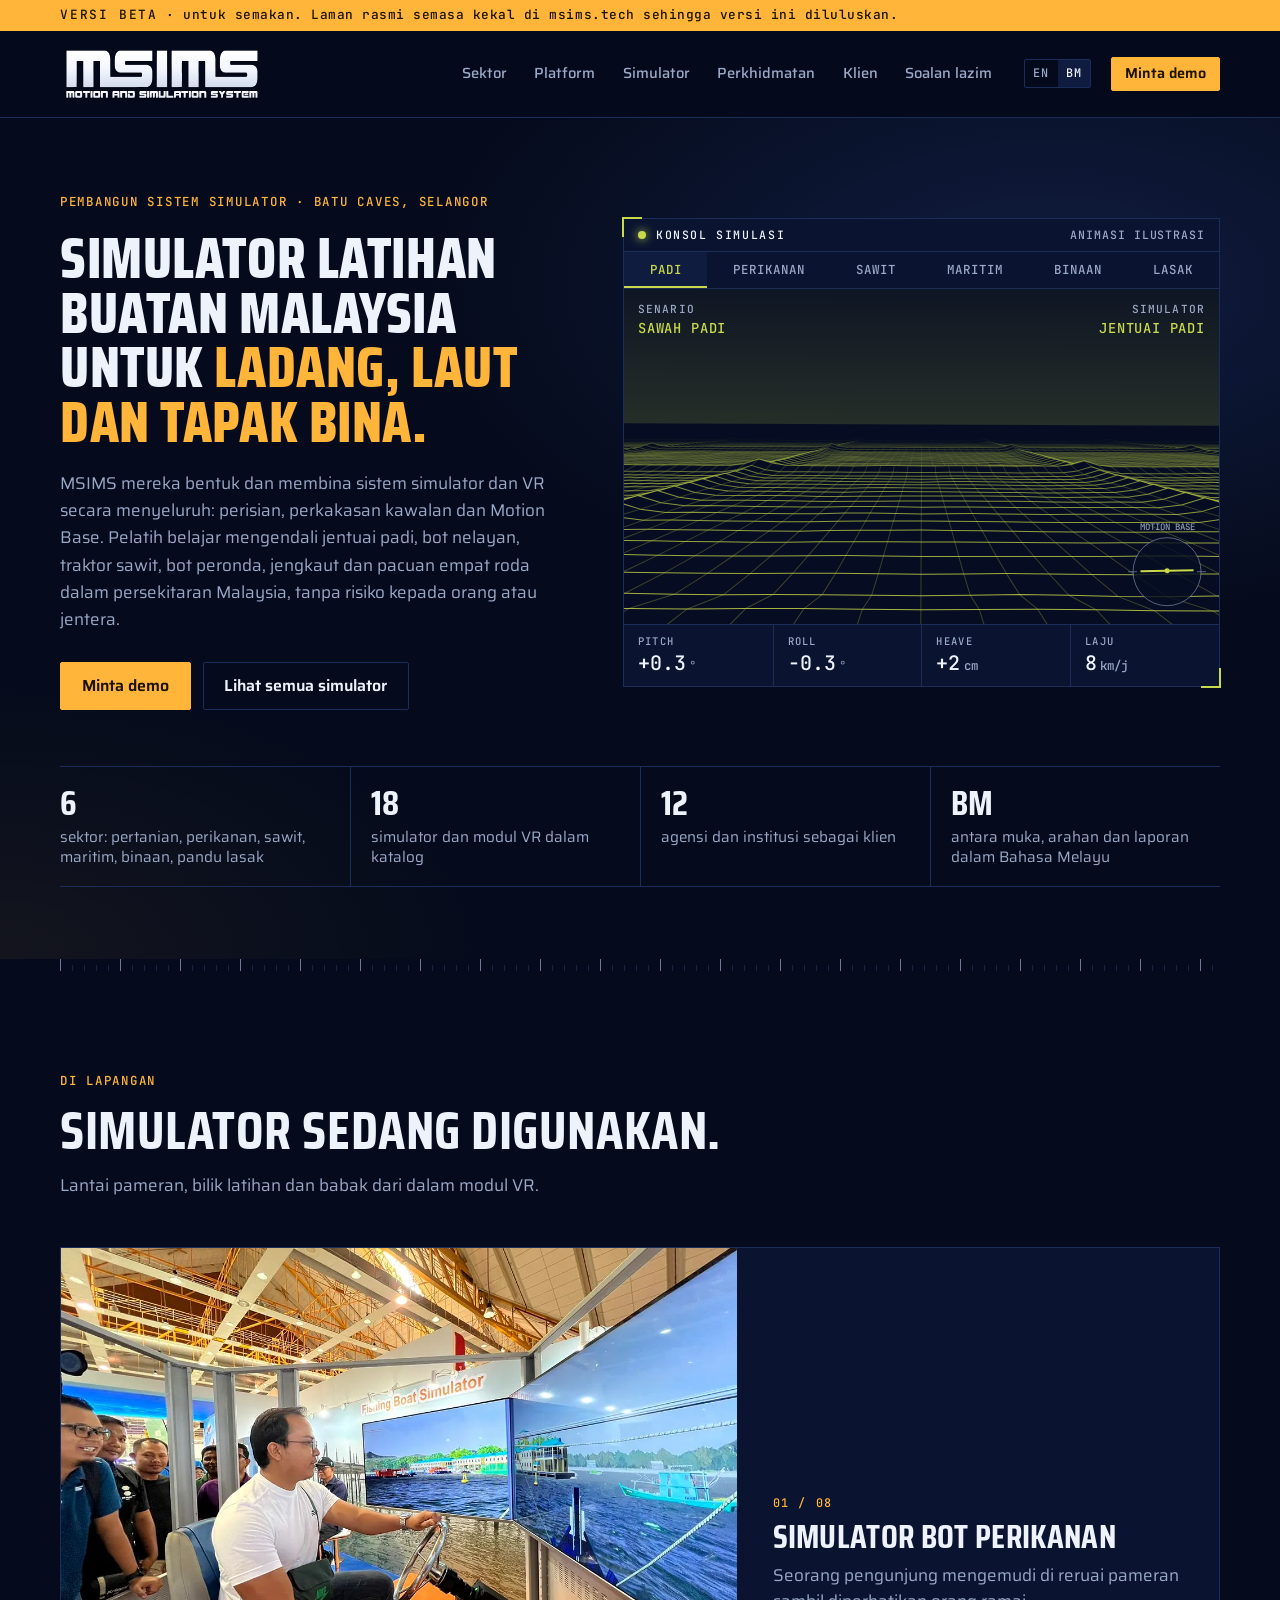
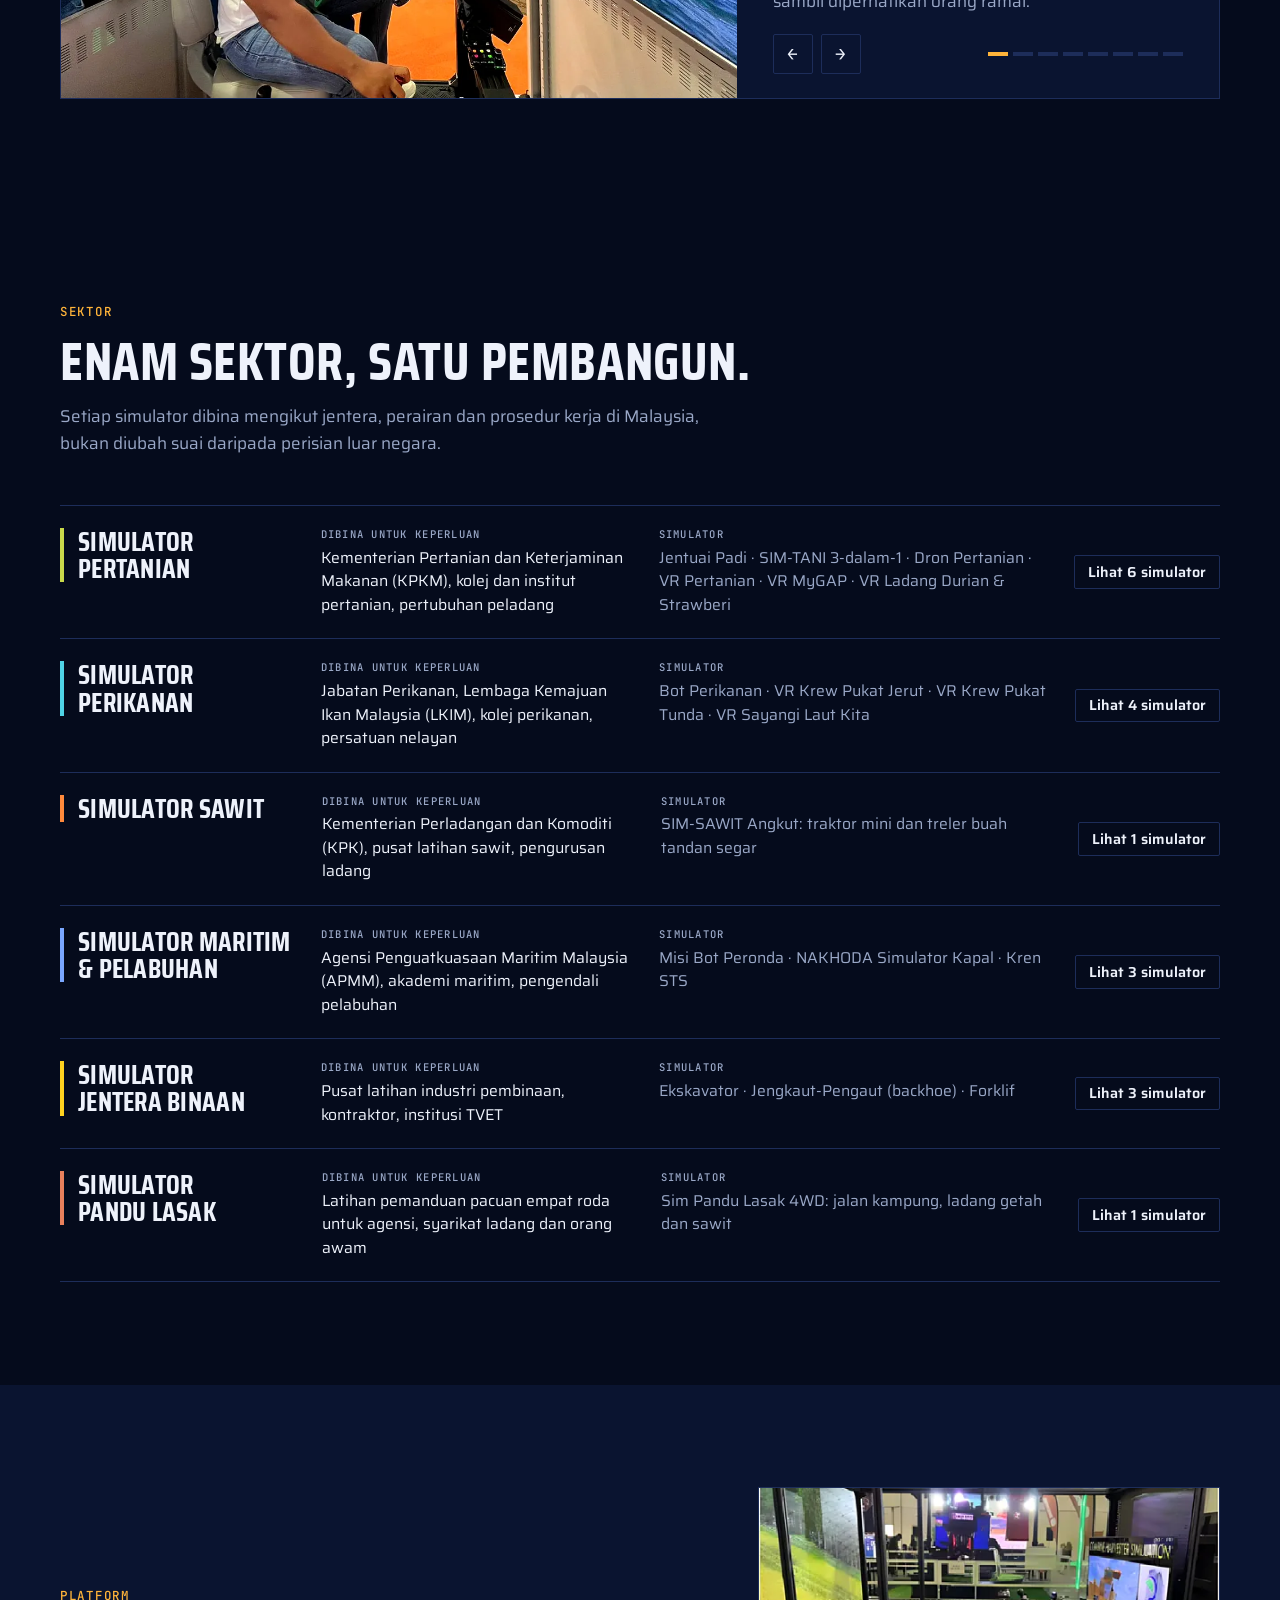
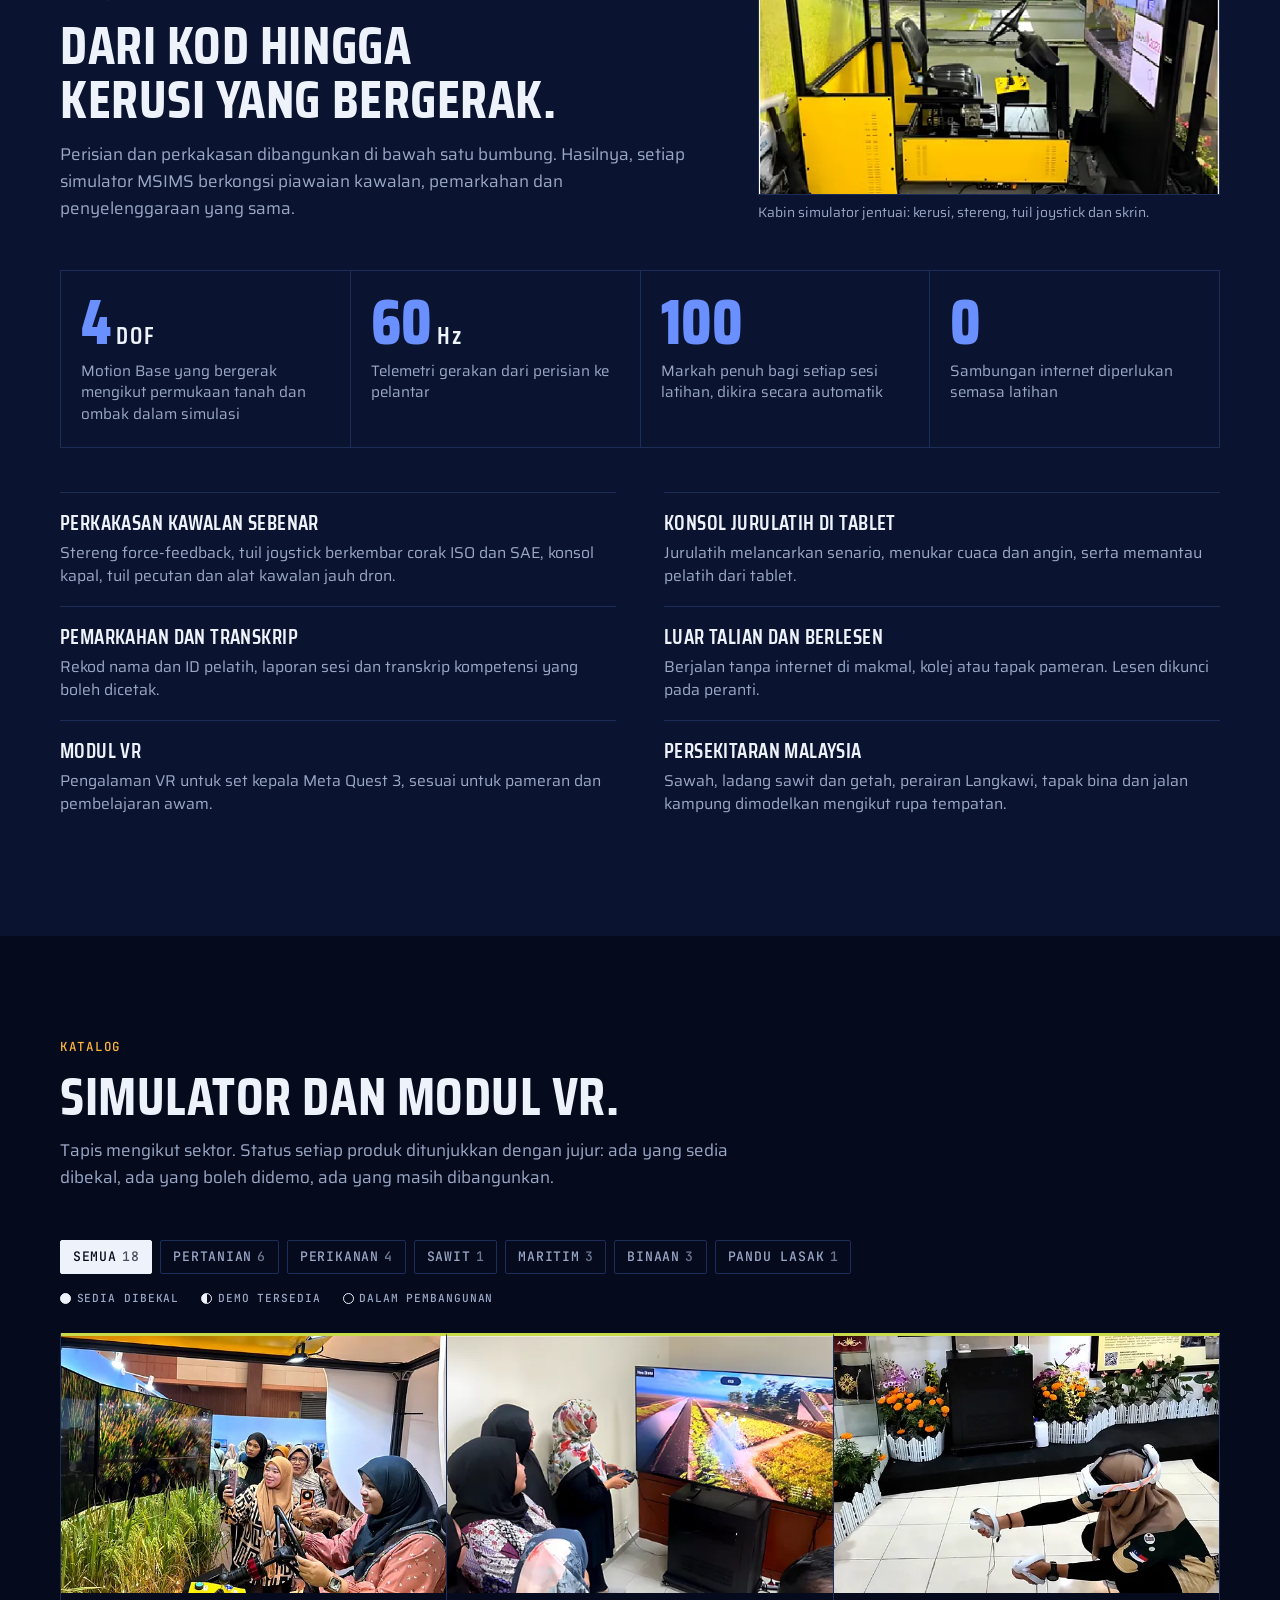
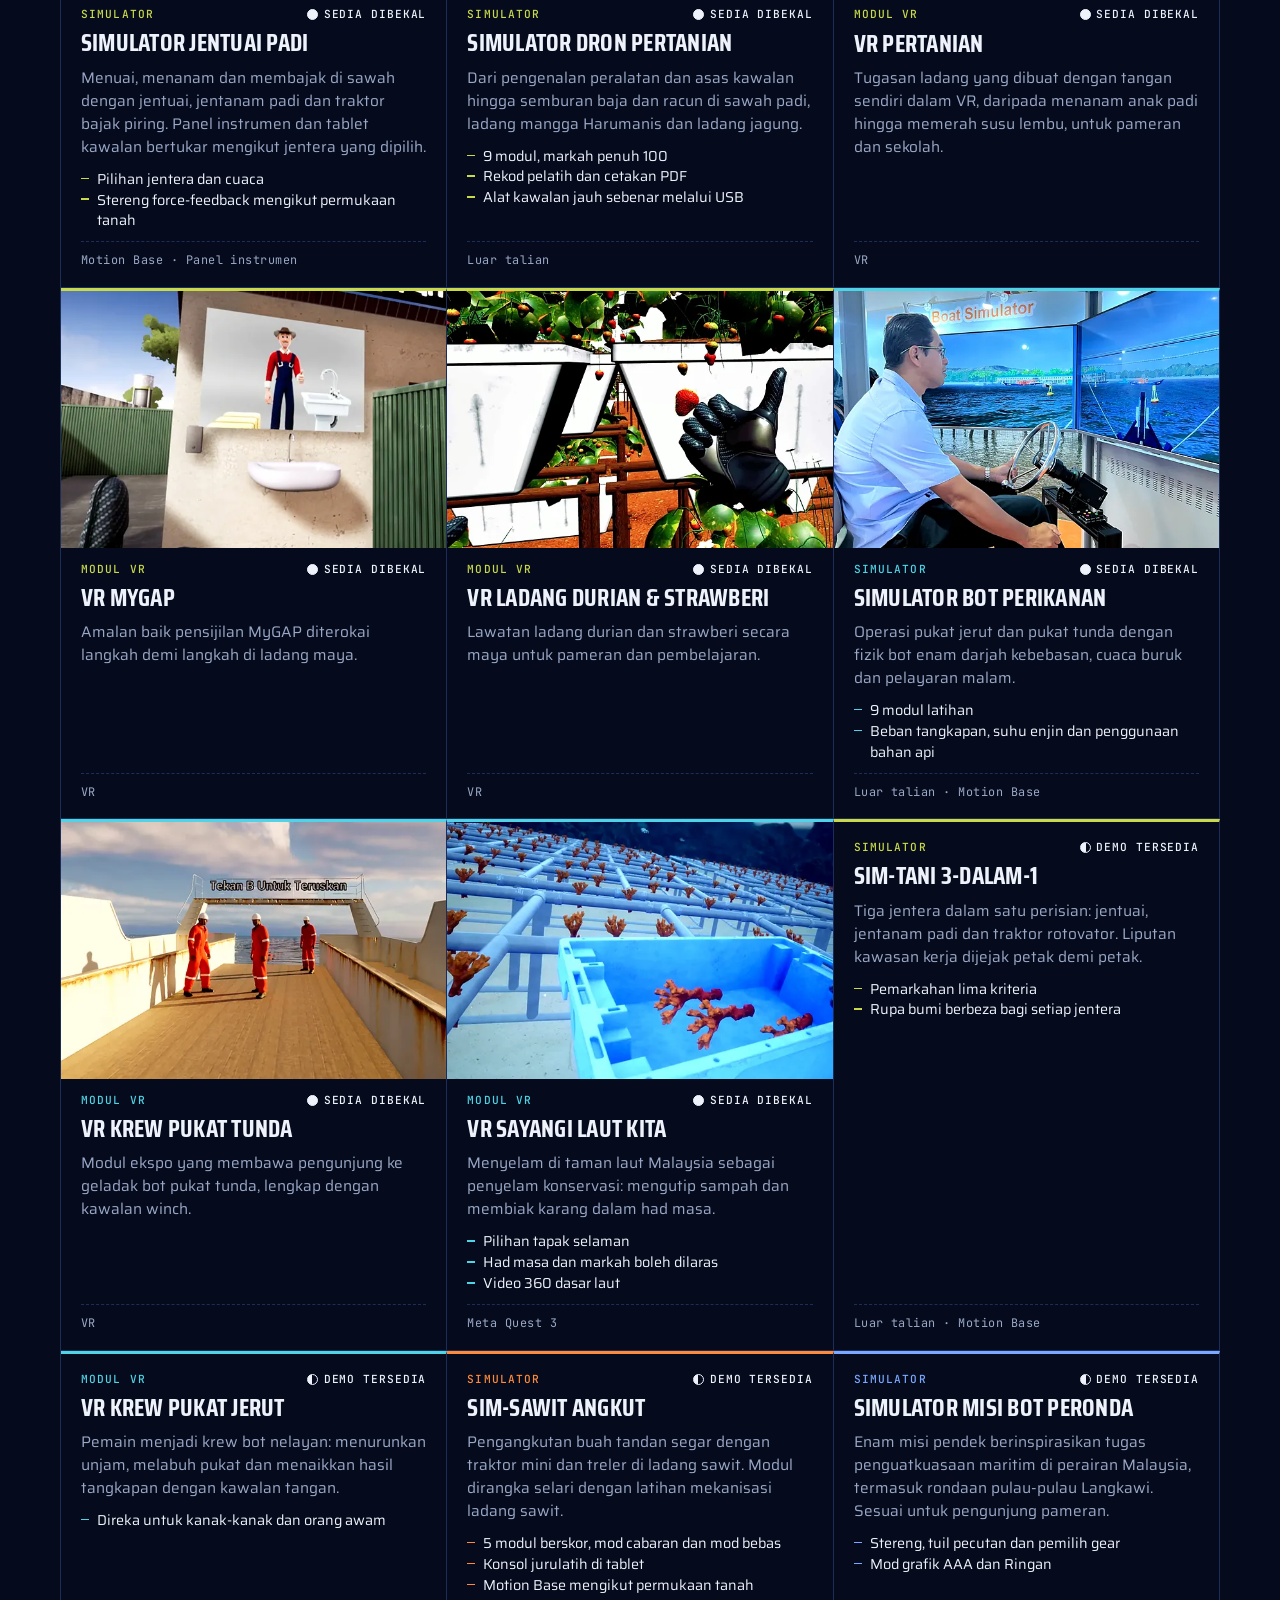
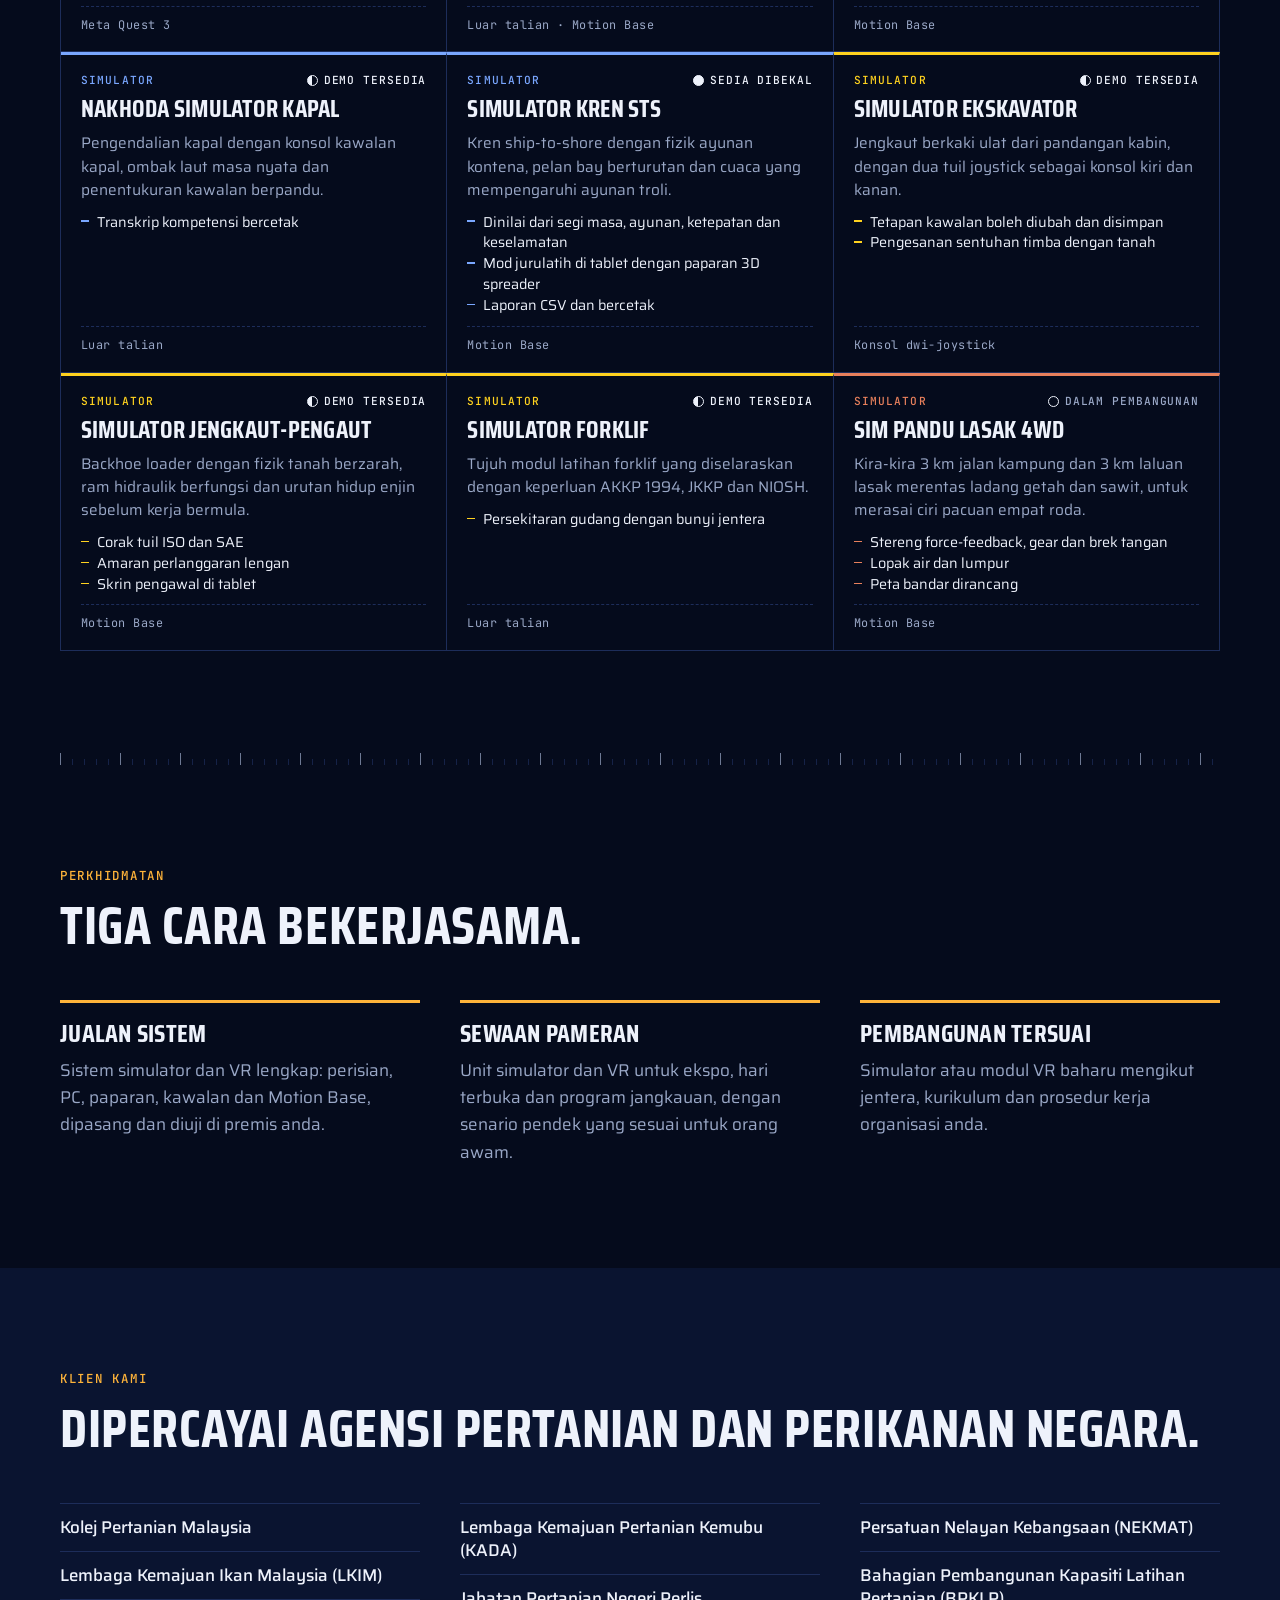
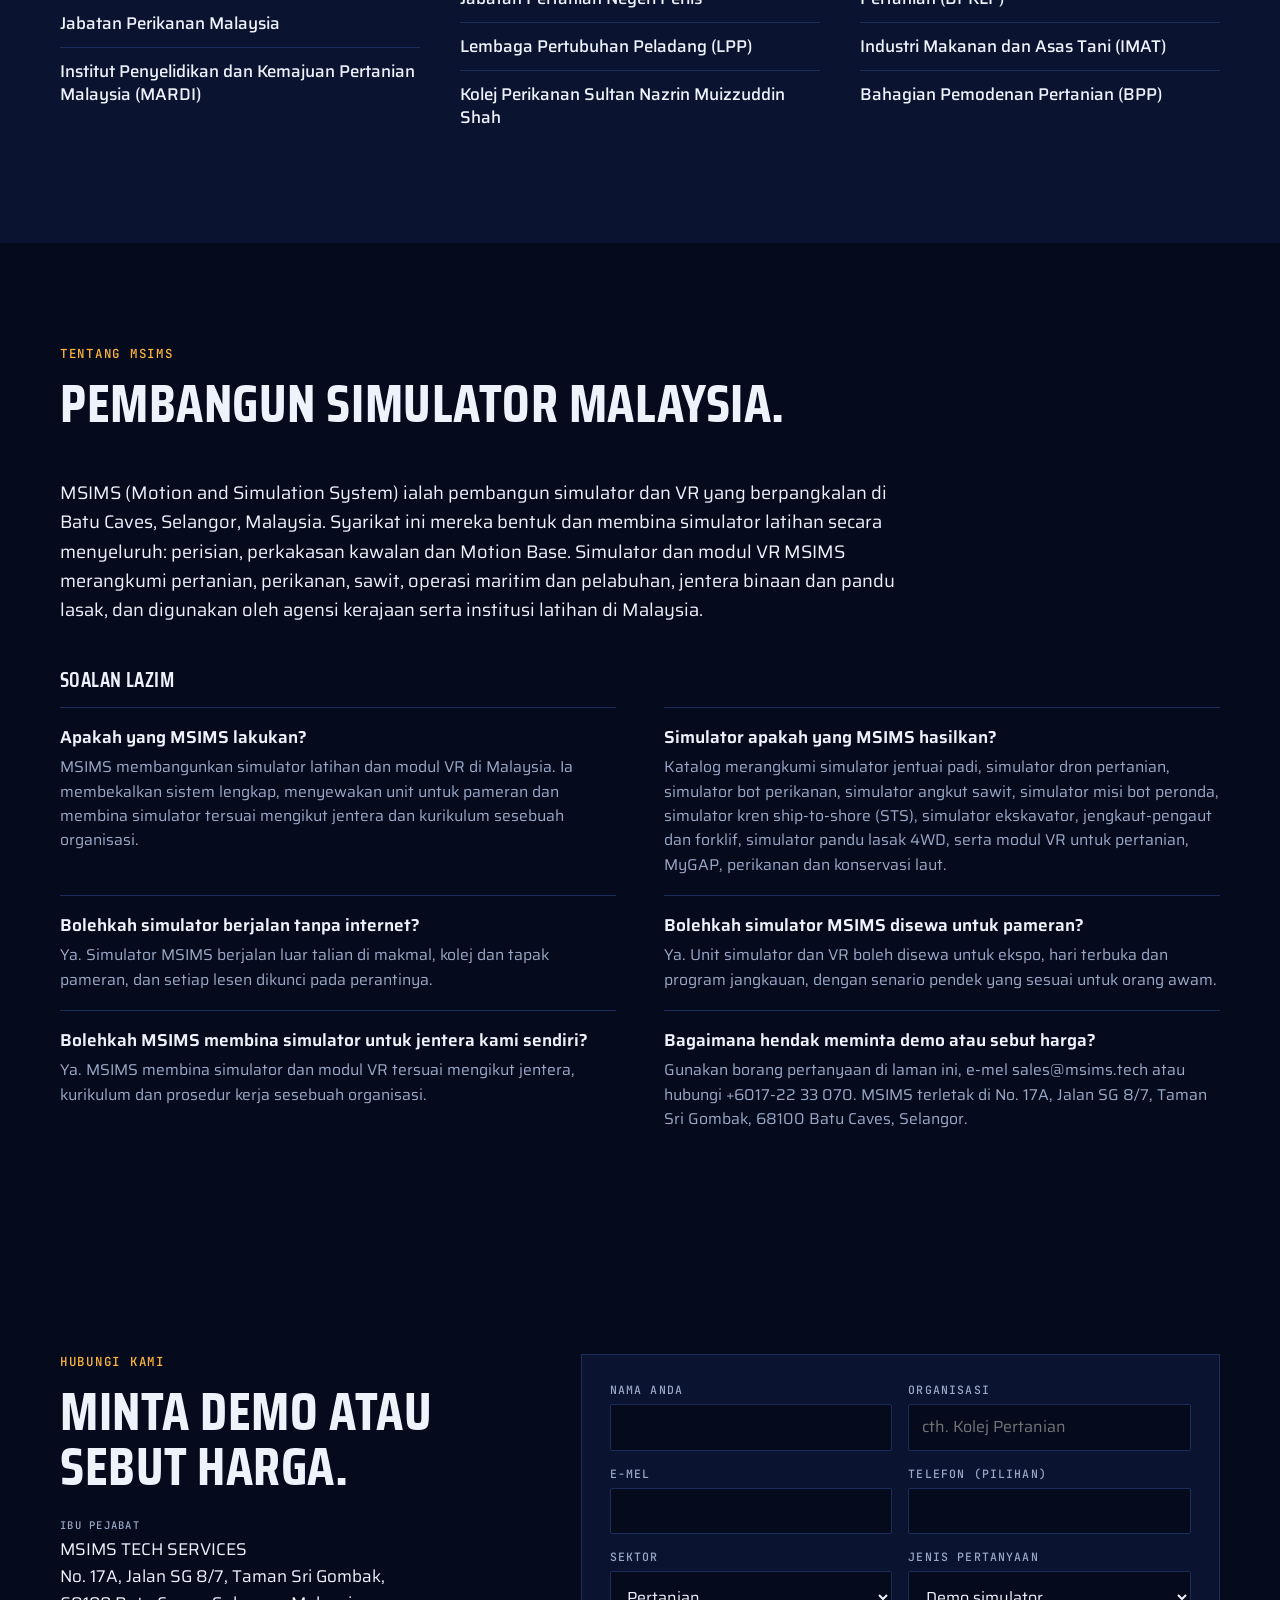
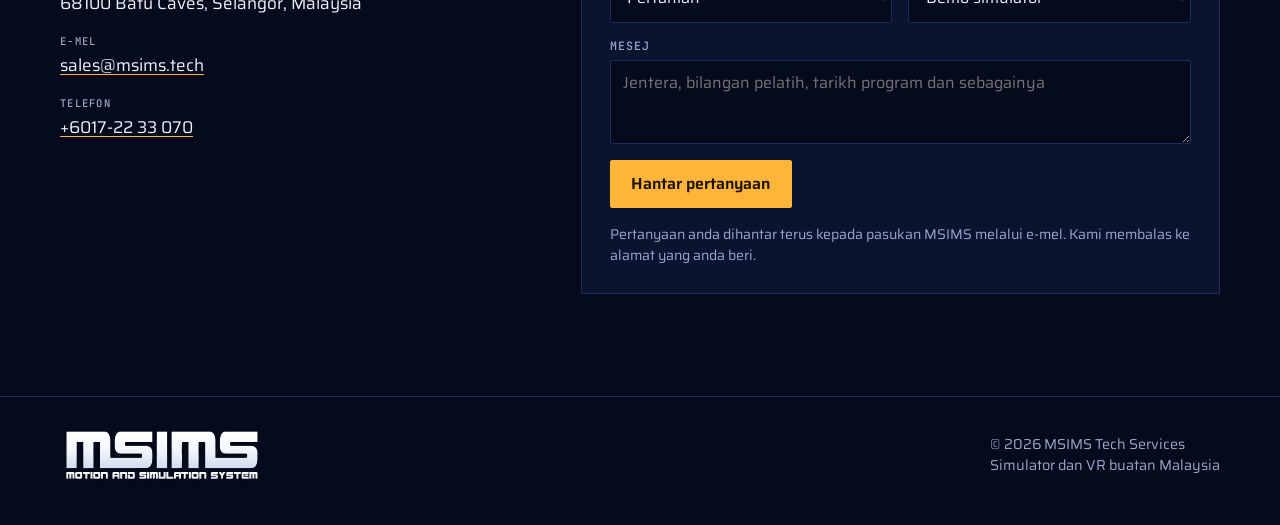
==== ms/index.html @ 8a8fcd31 "Slideshow dan gambar sebenar, halaman EN dan BM berasingan, lapisan SEO - Gambar pameran dan tangkap" ====
<!DOCTYPE html>
<html lang="ms">
<head>
<meta charset="utf-8">
<meta name="viewport" content="width=device-width, initial-scale=1">
<title>MSIMS | Pembangun Simulator Latihan &amp; VR di Malaysia</title>
<meta name="description" content="MSIMS membina simulator latihan dan VR di Malaysia untuk pertanian, perikanan, sawit, maritim, pelabuhan, binaan dan pandu lasak. Minta demo.">
<meta name="theme-color" content="#050b1c">
<meta name="robots" content="noindex, nofollow">
<link rel="canonical" href="https://msims.tech/ms/">
<link rel="alternate" hreflang="en" href="https://msims.tech/">
<link rel="alternate" hreflang="ms" href="https://msims.tech/ms/">
<link rel="alternate" hreflang="x-default" href="https://msims.tech/">
<meta property="og:type" content="website">
<meta property="og:site_name" content="MSIMS">
<meta property="og:title" content="MSIMS | Pembangun Simulator Latihan &amp; VR di Malaysia">
<meta property="og:description" content="MSIMS membina simulator latihan dan VR di Malaysia untuk pertanian, perikanan, sawit, maritim, pelabuhan, binaan dan pandu lasak. Minta demo.">
<meta property="og:url" content="https://msims.tech/ms/">
<meta property="og:image" content="https://msims.tech/assets/og-msims.jpg">
<meta property="og:image:width" content="1200">
<meta property="og:image:height" content="630">
<meta property="og:locale" content="ms_MY">
<meta property="og:locale:alternate" content="en_MY">
<meta name="twitter:card" content="summary_large_image">
<script type="application/ld+json">
{
 "@context": "https://schema.org",
 "@graph": [
  {
   "@type": "Organization",
   "@id": "https://msims.tech/#org",
   "name": "MSIMS",
   "legalName": "MSIMS Tech Services",
   "alternateName": [
    "Motion and Simulation System",
    "MSIMS Tech"
   ],
   "url": "https://msims.tech/",
   "logo": "https://msims.tech/assets/msims-ikon-256.png",
   "image": "https://msims.tech/assets/og-msims.jpg",
   "description": "MSIMS (Motion and Simulation System) ialah pembangun simulator dan VR yang berpangkalan di Batu Caves, Selangor, Malaysia. Ia mereka bentuk dan membina simulator latihan secara menyeluruh: perisian, perkakasan kawalan dan Motion Base.",
   "email": "sales@msims.tech",
   "telephone": "+60172233070",
   "address": {
    "@type": "PostalAddress",
    "streetAddress": "No. 17A, Jalan SG 8/7, Taman Sri Gombak",
    "addressLocality": "Batu Caves",
    "addressRegion": "Selangor",
    "postalCode": "68100",
    "addressCountry": "MY"
   },
   "areaServed": {
    "@type": "Country",
    "name": "Malaysia"
   },
   "knowsAbout": [
    "simulator latihan",
    "latihan realiti maya",
    "simulator jentera pertanian",
    "simulator jentuai padi",
    "simulator dron pertanian",
    "simulator bot perikanan",
    "latihan mekanisasi sawit",
    "simulator maritim",
    "simulator kren STS",
    "simulator ekskavator",
    "simulator jengkaut-pengaut",
    "simulator forklif",
    "simulator pandu lasak",
    "pelantar gerakan"
   ],
   "hasOfferCatalog": {
    "@type": "OfferCatalog",
    "name": "Simulator dan modul VR",
    "itemListElement": [
     {
      "@type": "Offer",
      "itemOffered": {
       "@type": "Service",
       "name": "Simulator Jentuai Padi",
       "description": "Menuai, menanam dan membajak di sawah dengan jentuai, jentanam padi dan traktor bajak piring. Panel instrumen dan tablet kawalan bertukar mengikut jentera yang dipilih.",
       "serviceType": "Training simulator",
       "category": "Simulator pertanian",
       "provider": {
        "@id": "https://msims.tech/#org"
       }
      }
     },
     {
      "@type": "Offer",
      "itemOffered": {
       "@type": "Service",
       "name": "Simulator Dron Pertanian",
       "description": "Dari pengenalan peralatan dan asas kawalan hingga semburan baja dan racun di sawah padi, ladang mangga Harumanis dan ladang jagung.",
       "serviceType": "Training simulator",
       "category": "Simulator pertanian",
       "provider": {
        "@id": "https://msims.tech/#org"
       }
      }
     },
     {
      "@type": "Offer",
      "itemOffered": {
       "@type": "Service",
       "name": "VR Pertanian",
       "description": "Tugasan ladang yang dibuat dengan tangan sendiri dalam VR, daripada menanam anak padi hingga memerah susu lembu, untuk pameran dan sekolah.",
       "serviceType": "VR training module",
       "category": "Simulator pertanian",
       "provider": {
        "@id": "https://msims.tech/#org"
       }
      }
     },
     {
      "@type": "Offer",
      "itemOffered": {
       "@type": "Service",
       "name": "VR MyGAP",
       "description": "Amalan baik pensijilan MyGAP diterokai langkah demi langkah di ladang maya.",
       "serviceType": "VR training module",
       "category": "Simulator pertanian",
       "provider": {
        "@id": "https://msims.tech/#org"
       }
      }
     },
     {
      "@type": "Offer",
      "itemOffered": {
       "@type": "Service",
       "name": "VR Ladang Durian & Strawberi",
       "description": "Lawatan ladang durian dan strawberi secara maya untuk pameran dan pembelajaran.",
       "serviceType": "VR training module",
       "category": "Simulator pertanian",
       "provider": {
        "@id": "https://msims.tech/#org"
       }
      }
     },
     {
      "@type": "Offer",
      "itemOffered": {
       "@type": "Service",
       "name": "Simulator Bot Perikanan",
       "description": "Operasi pukat jerut dan pukat tunda dengan fizik bot enam darjah kebebasan, cuaca buruk dan pelayaran malam.",
       "serviceType": "Training simulator",
       "category": "Simulator perikanan",
       "provider": {
        "@id": "https://msims.tech/#org"
       }
      }
     },
     {
      "@type": "Offer",
      "itemOffered": {
       "@type": "Service",
       "name": "VR Krew Pukat Tunda",
       "description": "Modul ekspo yang membawa pengunjung ke geladak bot pukat tunda, lengkap dengan kawalan winch.",
       "serviceType": "VR training module",
       "category": "Simulator perikanan",
       "provider": {
        "@id": "https://msims.tech/#org"
       }
      }
     },
     {
      "@type": "Offer",
      "itemOffered": {
       "@type": "Service",
       "name": "VR Sayangi Laut Kita",
       "description": "Menyelam di taman laut Malaysia sebagai penyelam konservasi: mengutip sampah dan membiak karang dalam had masa.",
       "serviceType": "VR training module",
       "category": "Simulator perikanan",
       "provider": {
        "@id": "https://msims.tech/#org"
       }
      }
     },
     {
      "@type": "Offer",
      "itemOffered": {
       "@type": "Service",
       "name": "SIM-TANI 3-dalam-1",
       "description": "Tiga jentera dalam satu perisian: jentuai, jentanam padi dan traktor rotovator. Liputan kawasan kerja dijejak petak demi petak.",
       "serviceType": "Training simulator",
       "category": "Simulator pertanian",
       "provider": {
        "@id": "https://msims.tech/#org"
       }
      }
     },
     {
      "@type": "Offer",
      "itemOffered": {
       "@type": "Service",
       "name": "VR Krew Pukat Jerut",
       "description": "Pemain menjadi krew bot nelayan: menurunkan unjam, melabuh pukat dan menaikkan hasil tangkapan dengan kawalan tangan.",
       "serviceType": "VR training module",
       "category": "Simulator perikanan",
       "provider": {
        "@id": "https://msims.tech/#org"
       }
      }
     },
     {
      "@type": "Offer",
      "itemOffered": {
       "@type": "Service",
       "name": "SIM-SAWIT Angkut",
       "description": "Pengangkutan buah tandan segar dengan traktor mini dan treler di ladang sawit. Modul dirangka selari dengan latihan mekanisasi ladang sawit.",
       "serviceType": "Training simulator",
       "category": "Simulator sawit",
       "provider": {
        "@id": "https://msims.tech/#org"
       }
      }
     },
     {
      "@type": "Offer",
      "itemOffered": {
       "@type": "Service",
       "name": "Simulator Misi Bot Peronda",
       "description": "Enam misi pendek berinspirasikan tugas penguatkuasaan maritim di perairan Malaysia, termasuk rondaan pulau-pulau Langkawi. Sesuai untuk pengunjung pameran.",
       "serviceType": "Training simulator",
       "category": "Simulator maritim & pelabuhan",
       "provider": {
        "@id": "https://msims.tech/#org"
       }
      }
     },
     {
      "@type": "Offer",
      "itemOffered": {
       "@type": "Service",
       "name": "NAKHODA Simulator Kapal",
       "description": "Pengendalian kapal dengan konsol kawalan kapal, ombak laut masa nyata dan penentukuran kawalan berpandu.",
       "serviceType": "Training simulator",
       "category": "Simulator maritim & pelabuhan",
       "provider": {
        "@id": "https://msims.tech/#org"
       }
      }
     },
     {
      "@type": "Offer",
      "itemOffered": {
       "@type": "Service",
       "name": "Simulator Kren STS",
       "description": "Kren ship-to-shore dengan fizik ayunan kontena, pelan bay berturutan dan cuaca yang mempengaruhi ayunan troli.",
       "serviceType": "Training simulator",
       "category": "Simulator maritim & pelabuhan",
       "provider": {
        "@id": "https://msims.tech/#org"
       }
      }
     },
     {
      "@type": "Offer",
      "itemOffered": {
       "@type": "Service",
       "name": "Simulator Ekskavator",
       "description": "Jengkaut berkaki ulat dari pandangan kabin, dengan dua tuil joystick sebagai konsol kiri dan kanan.",
       "serviceType": "Training simulator",
       "category": "Simulator jentera binaan",
       "provider": {
        "@id": "https://msims.tech/#org"
       }
      }
     },
     {
      "@type": "Offer",
      "itemOffered": {
       "@type": "Service",
       "name": "Simulator Jengkaut-Pengaut",
       "description": "Backhoe loader dengan fizik tanah berzarah, ram hidraulik berfungsi dan urutan hidup enjin sebelum kerja bermula.",
       "serviceType": "Training simulator",
       "category": "Simulator jentera binaan",
       "provider": {
        "@id": "https://msims.tech/#org"
       }
      }
     },
     {
      "@type": "Offer",
      "itemOffered": {
       "@type": "Service",
       "name": "Simulator Forklif",
       "description": "Tujuh modul latihan forklif yang diselaraskan dengan keperluan AKKP 1994, JKKP dan NIOSH.",
       "serviceType": "Training simulator",
       "category": "Simulator jentera binaan",
       "provider": {
        "@id": "https://msims.tech/#org"
       }
      }
     },
     {
      "@type": "Offer",
      "itemOffered": {
       "@type": "Service",
       "name": "Sim Pandu Lasak 4WD",
       "description": "Kira-kira 3 km jalan kampung dan 3 km laluan lasak merentas ladang getah dan sawit, untuk merasai ciri pacuan empat roda.",
       "serviceType": "Training simulator",
       "category": "Simulator pandu lasak",
       "provider": {
        "@id": "https://msims.tech/#org"
       }
      }
     }
    ]
   }
  },
  {
   "@type": "WebSite",
   "@id": "https://msims.tech/#site",
   "url": "https://msims.tech/",
   "name": "MSIMS",
   "inLanguage": [
    "en",
    "ms"
   ],
   "publisher": {
    "@id": "https://msims.tech/#org"
   }
  },
  {
   "@type": "WebPage",
   "@id": "https://msims.tech/ms/#page",
   "url": "https://msims.tech/ms/",
   "name": "MSIMS | Pembangun Simulator Latihan & VR di Malaysia",
   "description": "MSIMS membina simulator latihan dan VR di Malaysia untuk pertanian, perikanan, sawit, maritim, pelabuhan, binaan dan pandu lasak. Minta demo.",
   "inLanguage": "ms",
   "isPartOf": {
    "@id": "https://msims.tech/#site"
   },
   "about": {
    "@id": "https://msims.tech/#org"
   },
   "primaryImageOfPage": "https://msims.tech/assets/og-msims.jpg"
  },
  {
   "@type": "FAQPage",
   "@id": "https://msims.tech/ms/#faq",
   "inLanguage": "ms",
   "mainEntity": [
    {
     "@type": "Question",
     "name": "Apakah yang MSIMS lakukan?",
     "acceptedAnswer": {
      "@type": "Answer",
      "text": "MSIMS membangunkan simulator latihan dan modul VR di Malaysia. Ia membekalkan sistem lengkap, menyewakan unit untuk pameran dan membina simulator tersuai mengikut jentera dan kurikulum sesebuah organisasi."
     }
    },
    {
     "@type": "Question",
     "name": "Simulator apakah yang MSIMS hasilkan?",
     "acceptedAnswer": {
      "@type": "Answer",
      "text": "Katalog merangkumi simulator jentuai padi, simulator dron pertanian, simulator bot perikanan, simulator angkut sawit, simulator misi bot peronda, simulator kren ship-to-shore (STS), simulator ekskavator, jengkaut-pengaut dan forklif, simulator pandu lasak 4WD, serta modul VR untuk pertanian, MyGAP, perikanan dan konservasi laut."
     }
    },
    {
     "@type": "Question",
     "name": "Bolehkah simulator berjalan tanpa internet?",
     "acceptedAnswer": {
      "@type": "Answer",
      "text": "Ya. Simulator MSIMS berjalan luar talian di makmal, kolej dan tapak pameran, dan setiap lesen dikunci pada perantinya."
     }
    },
    {
     "@type": "Question",
     "name": "Bolehkah simulator MSIMS disewa untuk pameran?",
     "acceptedAnswer": {
      "@type": "Answer",
      "text": "Ya. Unit simulator dan VR boleh disewa untuk ekspo, hari terbuka dan program jangkauan, dengan senario pendek yang sesuai untuk orang awam."
     }
    },
    {
     "@type": "Question",
     "name": "Bolehkah MSIMS membina simulator untuk jentera kami sendiri?",
     "acceptedAnswer": {
      "@type": "Answer",
      "text": "Ya. MSIMS membina simulator dan modul VR tersuai mengikut jentera, kurikulum dan prosedur kerja sesebuah organisasi."
     }
    },
    {
     "@type": "Question",
     "name": "Bagaimana hendak meminta demo atau sebut harga?",
     "acceptedAnswer": {
      "@type": "Answer",
      "text": "Gunakan borang pertanyaan di laman ini, e-mel sales@msims.tech atau hubungi +6017-22 33 070. MSIMS terletak di No. 17A, Jalan SG 8/7, Taman Sri Gombak, 68100 Batu Caves, Selangor."
     }
    }
   ]
  }
 ]
}
</script>
<link rel="icon" type="image/png" href="../assets/msims-ikon-256.png">
<link rel="apple-touch-icon" href="../assets/msims-ikon-256.png">
<link rel="preconnect" href="https://fonts.googleapis.com">
<link rel="preconnect" href="https://fonts.gstatic.com" crossorigin>
<link href="https://fonts.googleapis.com/css2?family=JetBrains+Mono:wght@400;500&family=Saira:wght@400;500;600&family=Saira+Condensed:wght@500;600;700;800&display=swap" rel="stylesheet">
<style>
:root{
  /* Arah: kokpit waktu malam dalam biru jenama MSIMS (#4E7AFF, latar nila logo). Hero = teks di kiri, konsol simulasi hidup di kanan (satu-satunya tempat yang berani).
     Seksyen lain senyap: baris jadual, grid bergaris halus, pembaris instrumen sebagai pemisah. Satu tema gelap, dengan sengaja. */
  --bg:#050b1c;
  --panel:#0a1430;
  --panel-2:#0f1c40;
  --line:#1d2d5a;
  --ink:#eef2fb;
  --muted:#9aa8c7;
  --amber:#ffb43a;
  --signal:#6a90ff;
  --brand:#4e7aff;
  --s-padi:#c9d94a;
  --s-ikan:#4fd3e6;
  --s-sawit:#ff8a3c;
  --s-maritim:#7aa7ff;
  --s-bina:#ffd21f;
  --s-lasak:#e8805c;
  --f-display:"Saira Condensed","Arial Narrow","Roboto Condensed",Impact,sans-serif;
  --f-body:"Saira","Segoe UI",system-ui,-apple-system,sans-serif;
  --f-mono:"JetBrains Mono",ui-monospace,"Cascadia Mono",Consolas,monospace;
  color-scheme:dark;
}
*{box-sizing:border-box}
html{scroll-behavior:smooth;-webkit-text-size-adjust:100%}
@media (prefers-reduced-motion:reduce){html{scroll-behavior:auto}}
body{margin:0;background:var(--bg);color:var(--ink);font:400 1.0625rem/1.6 var(--f-body);overflow-x:hidden}
img,canvas{max-width:100%}
a{color:inherit}
:focus-visible{outline:2px solid var(--amber);outline-offset:3px}
.wrap{max-width:1240px;margin-inline:auto;padding-inline:clamp(16px,4vw,40px)}
h1,h2,h3{font-family:var(--f-display);font-weight:700;line-height:1;margin:0;text-wrap:balance;text-transform:uppercase;letter-spacing:.01em}
h2{font-size:clamp(2rem,4.4vw,3.4rem)}
p{margin:0}
.eyebrow{font:500 .78rem/1.3 var(--f-mono);letter-spacing:.14em;text-transform:uppercase;color:var(--amber)}
.sub{color:var(--muted);max-width:62ch}
.btn{display:inline-flex;align-items:center;gap:.5em;font:600 1rem/1 var(--f-body);padding:.95em 1.3em;border:1px solid var(--amber);background:var(--amber);color:#1a1203;text-decoration:none;cursor:pointer;border-radius:2px}
.btn:hover{background:#ffc566}
.btn.ghost{background:transparent;color:var(--ink);border-color:var(--line)}
.btn.ghost:hover{border-color:var(--muted);background:var(--panel)}
.btn.small{padding:.6em .9em;font-size:.9rem}

/* jalur beta */
.beta{background:var(--amber);color:#1a1203;font:500 .8rem/1.4 var(--f-mono);letter-spacing:.04em;padding:.5em 0}
.beta b{font-weight:500;letter-spacing:.14em}

/* kepala */
.top{position:sticky;top:0;z-index:20;background:rgba(5,11,28,.9);-webkit-backdrop-filter:blur(10px);backdrop-filter:blur(10px);border-bottom:1px solid var(--line)}
.top .wrap{display:flex;align-items:center;gap:20px;min-height:86px}
/* logo rasmi versi putih, penuh bersama tagline */
.brand{display:block;flex:none;text-decoration:none}
.brand img{display:block;height:60px;width:auto}
.top nav{margin-left:auto;display:flex;gap:4px;overflow-x:auto;scrollbar-width:none}
.top nav::-webkit-scrollbar{display:none}
.top nav a{font:500 .92rem/1 var(--f-body);padding:.7em .8em;text-decoration:none;color:var(--muted);white-space:nowrap}
.top nav a:hover{color:var(--ink)}
.top .btn{flex:none}
@media (max-width:1180px){.top .wrap{gap:12px}.top nav a{padding:.7em .5em}}
@media (max-width:1020px){.top nav{display:none}.top .lang{margin-left:auto}}
@media (max-width:560px){.brand img{height:48px}.top .btn.small{padding:.6em .7em;font-size:.82rem}}
@media (max-width:440px){.top .btn{display:none}}

/* hero */
.hero{padding-block:clamp(36px,6vw,80px) clamp(40px,6vw,72px);background:
  radial-gradient(900px 480px at 82% 20%,rgba(78,122,255,.16),transparent 70%),
  radial-gradient(700px 400px at 0% 100%,rgba(255,180,58,.06),transparent 70%)}
.hero-grid{display:grid;grid-template-columns:minmax(0,6fr) minmax(0,7fr);gap:clamp(28px,4vw,56px);align-items:center}
.hero h1{font-size:clamp(2.3rem,4.5vw,4.1rem);font-weight:800;line-height:.95;margin-top:.35em}
.hero h1 em{font-style:normal;color:var(--amber)}
.hero .lede{margin-top:1.2em;color:var(--muted);max-width:54ch}
.cta{display:flex;flex-wrap:wrap;gap:12px;margin-top:1.7em}
@media (max-width:980px){.hero-grid{grid-template-columns:minmax(0,1fr)}}

/* konsol simulasi */
.console{--sc:var(--s-padi);border:1px solid var(--line);background:var(--panel);position:relative}
.console::before,.console::after{content:"";position:absolute;width:18px;height:18px;border:2px solid var(--sc);pointer-events:none}
.console::before{top:-2px;left:-2px;border-right:0;border-bottom:0}
.console::after{bottom:-2px;right:-2px;border-left:0;border-top:0}
.console-top{display:flex;align-items:center;gap:10px;padding:10px 14px;border-bottom:1px solid var(--line);font:500 .72rem/1 var(--f-mono);letter-spacing:.14em;text-transform:uppercase}
.console-top .lamp{width:8px;height:8px;border-radius:50%;background:var(--sc);box-shadow:0 0 10px var(--sc)}
.console-top .note{margin-left:auto;color:var(--muted);letter-spacing:.08em}
.tabs{display:flex;overflow-x:auto;border-bottom:1px solid var(--line);scrollbar-width:none}
.tabs::-webkit-scrollbar{display:none}
.tabs button{flex:1 0 auto;font:500 .78rem/1 var(--f-mono);letter-spacing:.08em;text-transform:uppercase;color:var(--muted);background:transparent;border:0;border-bottom:2px solid transparent;padding:12px 12px 10px;cursor:pointer}
.tabs button:hover{color:var(--ink)}
.tabs button[aria-selected="true"]{color:var(--sc);border-bottom-color:var(--sc);background:var(--panel-2)}
.view{position:relative;aspect-ratio:16/9;min-height:240px;background:#060d22;overflow:hidden}
.view canvas{position:absolute;inset:0;width:100%;height:100%;display:block}
.hud{position:absolute;top:12px;font:500 .7rem/1.5 var(--f-mono);letter-spacing:.1em;text-transform:uppercase;color:var(--muted);pointer-events:none}
.hud span{display:block}
.hud b{display:block;font-weight:500;color:var(--sc);font-size:.86rem;letter-spacing:.06em}
.hud.l{left:14px}
.hud.r{right:14px;text-align:right}
.readouts{display:grid;grid-template-columns:repeat(4,minmax(0,1fr));margin:0;border-top:1px solid var(--line)}
.readouts div{padding:10px 14px 12px;border-left:1px solid var(--line);min-width:0}
.readouts div:first-child{border-left:0}
.readouts dt{font:500 .66rem/1.2 var(--f-mono);letter-spacing:.12em;text-transform:uppercase;color:var(--muted)}
.readouts dd{margin:4px 0 0;font:500 1.25rem/1.1 var(--f-mono);font-variant-numeric:tabular-nums;white-space:nowrap}
.readouts dd small{font-size:.62em;color:var(--muted);margin-left:.25em}
@media (max-width:520px){.readouts{grid-template-columns:repeat(2,minmax(0,1fr))}.readouts div:nth-child(3){border-left:0}.readouts div:nth-child(n+3){border-top:1px solid var(--line)}.view{aspect-ratio:4/3}}

/* jalur fakta */
.facts-strip{display:grid;grid-template-columns:repeat(4,minmax(0,1fr));margin:clamp(32px,5vw,56px) 0 0;border-top:1px solid var(--line);border-bottom:1px solid var(--line)}
.facts-strip div{padding:18px 20px 18px 0;border-left:1px solid var(--line);padding-left:20px}
.facts-strip div:first-child{border-left:0;padding-left:0}
.facts-strip dt{font:700 2.2rem/1 var(--f-display);color:var(--ink);font-variant-numeric:tabular-nums;text-transform:uppercase}
.facts-strip dd{margin:6px 0 0;color:var(--muted);font-size:.95rem;line-height:1.35}
@media (max-width:760px){.facts-strip{grid-template-columns:repeat(2,minmax(0,1fr))}.facts-strip div:nth-child(3){border-left:0;padding-left:0}.facts-strip div:nth-child(n+3){border-top:1px solid var(--line)}}

/* pembaris instrumen */
.ruler{height:12px;background:
  repeating-linear-gradient(90deg,var(--muted) 0 1px,transparent 1px 60px) 0 100%/100% 12px no-repeat,
  repeating-linear-gradient(90deg,var(--line) 0 1px,transparent 1px 12px) 0 100%/100% 6px no-repeat;opacity:.7}

section{padding-block:clamp(56px,8vw,104px);scroll-margin-top:92px}
.head{display:grid;gap:14px;margin-bottom:clamp(28px,4vw,48px)}

/* sektor */
.srow{--c:var(--muted);display:grid;grid-template-columns:minmax(0,3fr) minmax(0,4fr) minmax(0,5fr) auto;gap:8px 28px;padding:22px 0;border-top:1px solid var(--line);align-items:start}
.srow:last-child{border-bottom:1px solid var(--line)}
.srow h3{font-size:1.7rem;border-left:4px solid var(--c);padding-left:14px}
.srow .lbl{display:block;font:500 .66rem/1.3 var(--f-mono);letter-spacing:.12em;text-transform:uppercase;color:var(--muted);margin-bottom:4px}
.srow p{font-size:.98rem;line-height:1.5}
.srow .who{color:var(--ink)}
.srow .what{color:var(--muted)}
.srow button{align-self:center}
@media (max-width:920px){.srow{grid-template-columns:minmax(0,1fr) minmax(0,1fr)}.srow h3{grid-column:1/-1}.srow button{grid-column:1/-1;justify-self:start}}
@media (max-width:560px){.srow{grid-template-columns:minmax(0,1fr)}}

/* platform */
.plat-bg{background:var(--panel)}
.specs{display:grid;grid-template-columns:repeat(4,minmax(0,1fr));gap:1px;background:var(--line);border:1px solid var(--line);margin:0}
.specs div{background:var(--panel);padding:22px 20px}
.specs dt{font:800 clamp(2.6rem,5vw,4rem)/.9 var(--f-display);color:var(--signal);font-variant-numeric:tabular-nums}
.specs dt small{font-size:.38em;font-weight:600;letter-spacing:.08em;margin-left:.2em;color:var(--ink)}
.specs dd{margin:10px 0 0;color:var(--muted);font-size:.95rem;line-height:1.4}
@media (max-width:820px){.specs{grid-template-columns:repeat(2,minmax(0,1fr))}}
.caps{display:grid;grid-template-columns:repeat(2,minmax(0,1fr));gap:0 48px;margin:clamp(28px,4vw,44px) 0 0}
.caps div{padding:18px 0;border-top:1px solid var(--line)}
.caps dt{font:600 1.3rem/1.15 var(--f-display);text-transform:uppercase;letter-spacing:.02em}
.caps dd{margin:6px 0 0;color:var(--muted);font-size:.98rem;line-height:1.5}
@media (max-width:760px){.caps{grid-template-columns:minmax(0,1fr)}}

/* katalog */
.filters{display:flex;flex-wrap:wrap;gap:8px;margin-bottom:14px}
.filters button{--c:var(--ink);font:500 .82rem/1 var(--f-mono);letter-spacing:.06em;text-transform:uppercase;color:var(--muted);background:transparent;border:1px solid var(--line);padding:.75em .9em;cursor:pointer;border-radius:2px}
.filters button:hover{color:var(--ink);border-color:var(--muted)}
.filters button[aria-pressed="true"]{color:#050b1c;background:var(--c);border-color:var(--c)}
.filters button .n{opacity:.7;margin-left:.4em}
.legend{display:flex;flex-wrap:wrap;gap:6px 22px;margin:0 0 22px;padding:0;list-style:none;color:var(--muted);font-size:.9rem}
.st{display:inline-flex;align-items:center;gap:.5em;font:500 .7rem/1 var(--f-mono);letter-spacing:.08em;text-transform:uppercase;white-space:nowrap}
.st::before{content:"";width:9px;height:9px;border-radius:50%;border:1.5px solid var(--ink);flex:none}
.st-sedia::before{background:var(--ink)}
.st-demo::before{background:linear-gradient(90deg,var(--ink) 50%,transparent 50%)}
.st-bina{color:var(--muted)}
.prods{display:grid;grid-template-columns:repeat(auto-fill,minmax(290px,1fr));gap:0;border-left:1px solid var(--line)}
.prod{--c:var(--muted);background:var(--bg);padding:20px 20px 18px;display:flex;flex-direction:column;gap:10px;border-top:3px solid var(--c);border-right:1px solid var(--line);border-bottom:1px solid var(--line);min-width:0}
.prod[hidden]{display:none}
.prod header{display:flex;justify-content:space-between;align-items:center;gap:10px}
.prod .tag{font:500 .7rem/1 var(--f-mono);letter-spacing:.1em;text-transform:uppercase;color:var(--c)}
.prod h3{font-size:1.55rem;line-height:1.05}
.prod p{color:var(--muted);font-size:.96rem;line-height:1.5}
.prod ul{margin:0;padding:0;list-style:none;font-size:.9rem;line-height:1.45}
.prod li{padding-left:16px;position:relative}
.prod li::before{content:"";position:absolute;left:0;top:.62em;width:8px;height:1.5px;background:var(--c)}
.prod footer{margin-top:auto;padding-top:10px;border-top:1px dashed var(--line);font:400 .74rem/1.4 var(--f-mono);letter-spacing:.04em;color:var(--muted)}
[data-s="padi"]{--c:var(--s-padi)}[data-s="ikan"]{--c:var(--s-ikan)}[data-s="sawit"]{--c:var(--s-sawit)}
[data-s="maritim"]{--c:var(--s-maritim)}[data-s="bina"]{--c:var(--s-bina)}[data-s="lasak"]{--c:var(--s-lasak)}

/* perkhidmatan */
.svc{display:grid;grid-template-columns:repeat(3,minmax(0,1fr));gap:0 40px}
.svc div{border-top:3px solid var(--amber);padding-top:18px}
.svc h3{font-size:1.6rem}
.svc p{margin-top:10px;color:var(--muted)}
@media (max-width:820px){.svc{grid-template-columns:minmax(0,1fr);gap:28px}}

/* klien */
.klien{columns:3 240px;column-gap:40px;margin:0;padding:0;list-style:none}
.klien li{break-inside:avoid;padding:12px 0;border-top:1px solid var(--line);font-weight:500;line-height:1.35}

/* hubungi */
.contact{display:grid;grid-template-columns:minmax(0,5fr) minmax(0,7fr);gap:clamp(28px,5vw,64px);align-items:start}
@media (max-width:900px){.contact{grid-template-columns:minmax(0,1fr)}}
address{font-style:normal;display:grid;gap:18px;margin-top:26px}
address .lbl{display:block;font:500 .66rem/1.3 var(--f-mono);letter-spacing:.12em;text-transform:uppercase;color:var(--muted);margin-bottom:3px}
address a{text-decoration-color:var(--amber);text-underline-offset:3px}
form{background:var(--panel);border:1px solid var(--line);padding:clamp(18px,3vw,28px);display:grid;gap:16px}
.row2{display:grid;grid-template-columns:repeat(2,minmax(0,1fr));gap:16px}
@media (max-width:560px){.row2{grid-template-columns:minmax(0,1fr)}}
label{display:grid;gap:6px;font:500 .72rem/1.3 var(--f-mono);letter-spacing:.1em;text-transform:uppercase;color:var(--muted)}
input,select,textarea{font:400 1rem/1.4 var(--f-body);color:var(--ink);background:var(--bg);border:1px solid var(--line);padding:.7em .8em;border-radius:2px;width:100%;letter-spacing:0;text-transform:none}
textarea{resize:vertical;min-height:84px}
.form-actions{display:flex;flex-wrap:wrap;gap:10px;align-items:center}
#f-status{font:400 .8rem/1.4 var(--f-mono);color:var(--signal);min-height:1.4em}
#f-status.err{color:#ff9d8c}
button[disabled]{opacity:.6;cursor:progress}
.hint{font-size:.88rem;color:var(--muted);line-height:1.45}

footer.site{border-top:1px solid var(--line);padding:28px 0 40px;color:var(--muted);font-size:.9rem}
footer.site .wrap{display:flex;flex-wrap:wrap;gap:16px 28px;justify-content:space-between;align-items:center}
footer.site img{display:block;height:60px;width:auto}
@media (max-width:560px){footer.site img{height:48px}}
footer.site p{line-height:1.5}

/* pemilih bahasa */
.lang{display:flex;flex:none;border:1px solid var(--line);border-radius:2px}
.lang button,.lang a{font:500 .74rem/1 var(--f-mono);letter-spacing:.08em;padding:.62em .7em;background:transparent;border:0;color:var(--muted);cursor:pointer;text-decoration:none}
.lang button:hover,.lang a:hover{color:var(--ink)}
.lang button[aria-pressed="true"],.lang a[aria-current="page"]{background:var(--panel-2);color:var(--ink)}

/* tayangan slaid: gambar di kiri, kapsyen di kanan; slaid bertindan dalam satu sel grid */
.slides{position:relative;display:grid;border:1px solid var(--line);background:var(--panel)}
.slide{grid-area:1/1;margin:0;display:grid;grid-template-columns:minmax(0,7fr) minmax(0,5fr);opacity:0;visibility:hidden;transition:opacity .7s ease,visibility 0s linear .7s}
.slide.on{opacity:1;visibility:visible;transition:opacity .7s ease}
.slide .ph{overflow:hidden;aspect-ratio:3/2;background:#060d22}
.slide img{display:block;width:100%;height:100%;object-fit:cover;transform:scale(1.06);transition:transform 7s ease-out}
.slide.on img{transform:scale(1)}
.slide figcaption{display:flex;flex-direction:column;justify-content:flex-end;gap:10px;padding:clamp(20px,3vw,36px);padding-bottom:84px;min-width:0}
.slide .n{font:500 .74rem/1 var(--f-mono);letter-spacing:.14em;color:var(--amber);font-variant-numeric:tabular-nums}
.slide h3{font-size:clamp(1.6rem,2.6vw,2.3rem)}
.slide p{color:var(--muted);line-height:1.5}
.sctl{position:absolute;right:0;bottom:0;width:41.666%;display:flex;align-items:center;gap:8px;padding:0 clamp(20px,3vw,36px) 24px}
.sctl .arrow{width:40px;height:40px;border:1px solid var(--line);background:transparent;color:var(--ink);cursor:pointer;font:400 1.1rem/1 var(--f-mono);border-radius:2px}
.sctl .arrow:hover{border-color:var(--muted);background:var(--panel-2)}
.dots{display:flex;gap:5px;margin-left:auto}
.dots button{width:20px;height:24px;border:0;padding:0;cursor:pointer;background:linear-gradient(var(--line),var(--line)) center/100% 4px no-repeat}
.dots button[aria-current="true"]{background-image:linear-gradient(var(--amber),var(--amber))}
@media (max-width:820px){
  .slide{grid-template-columns:minmax(0,1fr)}
  .slide figcaption{padding-bottom:14px;min-height:170px;justify-content:flex-start}
  .sctl{position:static;width:auto;padding:0 20px 18px}
}
@media (prefers-reduced-motion:reduce){.slide,.slide.on{transition:none}.slide img{transform:none;transition:none}}

/* gambar pada kad katalog */
.prod .thumb{display:block;width:calc(100% + 40px);max-width:none;height:auto;margin:-20px -20px 6px;aspect-ratio:3/2;object-fit:cover;background:#060d22}

/* platform: tajuk bersama foto rig */
.plat-top{display:grid;grid-template-columns:minmax(0,7fr) minmax(0,5fr);gap:clamp(24px,4vw,56px);align-items:end;margin-bottom:clamp(28px,4vw,48px)}
.plat-top .head{margin-bottom:0}
.plat-top figure{margin:0}
.plat-top img{display:block;width:100%;height:auto;border:1px solid var(--line)}
.plat-top figcaption{margin-top:8px;font-size:.86rem;color:var(--muted);line-height:1.4}
@media (max-width:820px){.plat-top{grid-template-columns:minmax(0,1fr)}}

/* tentang dan soalan lazim */
.about-lede{font-size:1.14rem;line-height:1.6;max-width:72ch}
.faq{display:grid;grid-template-columns:repeat(2,minmax(0,1fr));gap:0 48px;margin-top:clamp(28px,4vw,44px)}
.faq div{padding:18px 0;border-top:1px solid var(--line)}
.faq h3{font:600 1.08rem/1.35 var(--f-body);text-transform:none;letter-spacing:0}
.faq p{margin-top:6px;color:var(--muted);font-size:.98rem;line-height:1.55}
.faq-title{font:600 1.3rem/1.2 var(--f-display);text-transform:uppercase;letter-spacing:.02em;margin-top:clamp(28px,4vw,44px)}
.faq-title + .faq{margin-top:14px}
@media (max-width:760px){.faq{grid-template-columns:minmax(0,1fr)}}
</style>
</head>
<body>

<div class="beta"><div class="wrap"><b>VERSI BETA</b> · untuk semakan. Laman rasmi semasa kekal di msims.tech sehingga versi ini diluluskan.</div></div>

<header class="top">
  <div class="wrap">
    <a class="brand" href="#atas" aria-label="MSIMS, back to top"><img src="../assets/msims-logo-putih.svg" alt="MSIMS, Motion and Simulation System" width="204" height="60"></a>
    <nav aria-label="Main">
      <a href="#sektor">Sektor</a>
      <a href="#platform">Platform</a>
      <a href="#produk">Simulator</a>
      <a href="#khidmat">Perkhidmatan</a>
      <a href="#klien">Klien</a>
      <a href="#soalan">Soalan lazim</a>
    </nav>
    <div class="lang" role="group" aria-label="Language / Bahasa">
      <a href="../" hreflang="en" lang="en" title="English">EN</a><a href="./" hreflang="ms" lang="ms" aria-current="page" title="Bahasa Melayu">BM</a>
    </div>
    <a class="btn small" href="#hubungi">Minta demo</a>
  </div>
</header>

<main id="atas">

<div class="hero">
  <div class="wrap">
    <div class="hero-grid">
      <div>
        <p class="eyebrow">Pembangun sistem simulator · Batu Caves, Selangor</p>
        <h1>Simulator latihan buatan Malaysia untuk <em>ladang, laut dan tapak bina.</em></h1>
        <p class="lede">MSIMS mereka bentuk dan membina sistem simulator dan VR secara menyeluruh: perisian, perkakasan kawalan dan Motion Base. Pelatih belajar mengendali jentuai padi, bot nelayan, traktor sawit, bot peronda, jengkaut dan pacuan empat roda dalam persekitaran Malaysia, tanpa risiko kepada orang atau jentera.</p>
        <div class="cta">
          <a class="btn" href="#hubungi">Minta demo</a>
          <a class="btn ghost" href="#produk">Lihat semua simulator</a>
        </div>
      </div>

      <div class="console" id="console">
        <div class="console-top"><span class="lamp"></span><span>Konsol simulasi</span><span class="note">animasi ilustrasi</span></div>
        <div class="tabs" role="tablist" aria-label="Scenario">
          <button role="tab" aria-selected="true" data-k="padi">Padi</button>
          <button role="tab" aria-selected="false" data-k="ikan">Perikanan</button>
          <button role="tab" aria-selected="false" data-k="sawit">Sawit</button>
          <button role="tab" aria-selected="false" data-k="maritim">Maritim</button>
          <button role="tab" aria-selected="false" data-k="bina">Binaan</button>
          <button role="tab" aria-selected="false" data-k="lasak">Lasak</button>
        </div>
        <div class="view">
          <canvas id="sim" role="img" aria-label="Wireframe terrain moving with the selected scenario"></canvas>
          <div class="hud l"><span>Senario</span><b id="hud-scn">Paddy field</b></div>
          <div class="hud r"><span>Simulator</span><b id="hud-prod">Combine Harvester</b></div>
        </div>
        <dl class="readouts" aria-label="Motion Base">
          <div><dt>Pitch</dt><dd><span id="r-pitch">0.0</span><small>°</small></dd></div>
          <div><dt>Roll</dt><dd><span id="r-roll">0.0</span><small>°</small></dd></div>
          <div><dt>Heave</dt><dd><span id="r-heave">0</span><small>cm</small></dd></div>
          <div><dt>Laju</dt><dd><span id="r-laju">8</span><small id="r-unit">km/h</small></dd></div>
        </dl>
      </div>
    </div>

    <dl class="facts-strip">
      <div><dt>6</dt><dd>sektor: pertanian, perikanan, sawit, maritim, binaan, pandu lasak</dd></div>
      <div><dt>18</dt><dd>simulator dan modul VR dalam katalog</dd></div>
      <div><dt>12</dt><dd>agensi dan institusi sebagai klien</dd></div>
      <div><dt>BM</dt><dd>antara muka, arahan dan laporan dalam Bahasa Melayu</dd></div>
    </dl>
  </div>
</div>

<div class="wrap"><div class="ruler" aria-hidden="true"></div></div>

<section id="lapangan">
  <div class="wrap">
    <div class="head">
      <p class="eyebrow">Di lapangan</p>
      <h2>Simulator sedang digunakan.</h2>
      <p class="sub">Lantai pameran, bilik latihan dan babak dari dalam modul VR.</p>
    </div>
    <div class="slides" id="slides" role="region" aria-roledescription="carousel" aria-label="Gambar simulator MSIMS sedang digunakan" tabindex="0">
      <figure class="slide on">
        <div class="ph"><img src="../assets/img/bot-perikanan-pameran-600.webp" srcset="../assets/img/bot-perikanan-pameran-600.webp 600w, ../assets/img/bot-perikanan-pameran-1200.webp 1200w" sizes="(max-width:820px) 100vw, 680px" alt="Lelaki mengemudi simulator bot perikanan MSIMS di pameran, diperhatikan orang ramai" width="1200" height="800" loading="lazy" decoding="async"></div>
        <figcaption><span class="n">01 / 08</span><h3>Simulator Bot Perikanan</h3><p>Seorang pengunjung mengemudi di reruai pameran sambil diperhatikan orang ramai.</p></figcaption>
      </figure>
      <figure class="slide">
        <div class="ph"><img src="../assets/img/jentuai-padi-pameran-600.webp" srcset="../assets/img/jentuai-padi-pameran-600.webp 600w, ../assets/img/jentuai-padi-pameran-1080.webp 1080w" sizes="(max-width:820px) 100vw, 680px" alt="Pengunjung di kawalan simulator jentuai MSIMS di sebuah pameran" width="1080" height="720" loading="lazy" decoding="async"></div>
        <figcaption><span class="n">02 / 08</span><h3>Simulator Jentuai Padi</h3><p>Pengunjung mencuba kawalan jentuai di reruai yang dihias rumpun padi.</p></figcaption>
      </figure>
      <figure class="slide">
        <div class="ph"><img src="../assets/img/vr-durian-pavilion-584.webp" alt="Pengunjung memakai set kepala VR di reruai Virtual Durian Experience dalam pavilion Malaysia" width="584" height="389" loading="lazy" decoding="async"></div>
        <figcaption><span class="n">03 / 08</span><h3>Pengalaman VR Durian</h3><p>Seorang pengunjung meneroka dusun durian maya di pavilion Malaysia.</p></figcaption>
      </figure>
      <figure class="slide">
        <div class="ph"><img src="../assets/img/vr-sayangi-laut-penyu-600.webp" srcset="../assets/img/vr-sayangi-laut-penyu-600.webp 600w, ../assets/img/vr-sayangi-laut-penyu-1200.webp 1200w" sizes="(max-width:820px) 100vw, 680px" alt="Penyu berenang di atas terumbu karang, dilihat melalui sarung tangan penyelam VR" width="1200" height="800" loading="lazy" decoding="async"></div>
        <figcaption><span class="n">04 / 08</span><h3>VR Sayangi Laut Kita</h3><p>Berenang di sisi penyu di atas terumbu karang maya.</p></figcaption>
      </figure>
      <figure class="slide">
        <div class="ph"><img src="../assets/img/vr-pukat-tunda-krew-600.webp" srcset="../assets/img/vr-pukat-tunda-krew-600.webp 600w, ../assets/img/vr-pukat-tunda-krew-1200.webp 1200w" sizes="(max-width:820px) 100vw, 680px" alt="Empat krew berpakaian jingga mengelilingi meja pengasingan di geladak bot pukat tunda dalam VR" width="1200" height="800" loading="lazy" decoding="async"></div>
        <figcaption><span class="n">05 / 08</span><h3>VR Krew Pukat Tunda</h3><p>Krew mengasingkan hasil tangkapan di geladak bot pukat tunda.</p></figcaption>
      </figure>
      <figure class="slide">
        <div class="ph"><img src="../assets/img/dron-pelatih-600.webp" srcset="../assets/img/dron-pelatih-600.webp 600w, ../assets/img/dron-pelatih-1080.webp 1080w" sizes="(max-width:820px) 100vw, 680px" alt="Pelatih duduk di simulator dron tanaman MSIMS dengan alat kawalan jauh" width="1080" height="720" loading="lazy" decoding="async"></div>
        <figcaption><span class="n">06 / 08</span><h3>Simulator Dron Pertanian</h3><p>Seorang pelatih di stesen simulator dron, dengan alat kawalan jauh sebenar di atas meja.</p></figcaption>
      </figure>
      <figure class="slide">
        <div class="ph"><img src="../assets/img/vr-durian-belah-600.webp" srcset="../assets/img/vr-durian-belah-600.webp 600w, ../assets/img/vr-durian-belah-1200.webp 1200w" sizes="(max-width:820px) 100vw, 680px" alt="Durian di atas meja kayu sedang dibelah dengan pisau dalam VR" width="1200" height="800" loading="lazy" decoding="async"></div>
        <figcaption><span class="n">07 / 08</span><h3>VR Ladang Durian &amp; Strawberi</h3><p>Membelah durian dengan tangan di dusun maya.</p></figcaption>
      </figure>
      <figure class="slide">
        <div class="ph"><img src="../assets/img/vr-mygap-stesen-600.webp" srcset="../assets/img/vr-mygap-stesen-600.webp 600w, ../assets/img/vr-mygap-stesen-1200.webp 1200w" sizes="(max-width:820px) 100vw, 680px" alt="Stesen basuh tangan dengan poster arahan di ladang maya dalam VR MyGAP" width="1200" height="800" loading="lazy" decoding="async"></div>
        <figcaption><span class="n">08 / 08</span><h3>VR MyGAP</h3><p>Stesen basuh tangan di ladang maya, sebahagian amalan pertanian baik.</p></figcaption>
      </figure>
      <div class="sctl"><button type="button" class="arrow prev" aria-label="Slaid sebelumnya">&#8592;</button><button type="button" class="arrow next" aria-label="Slaid seterusnya">&#8594;</button><div class="dots"><button type="button" aria-label="1" aria-current="true"></button><button type="button" aria-label="2" aria-current="false"></button><button type="button" aria-label="3" aria-current="false"></button><button type="button" aria-label="4" aria-current="false"></button><button type="button" aria-label="5" aria-current="false"></button><button type="button" aria-label="6" aria-current="false"></button><button type="button" aria-label="7" aria-current="false"></button><button type="button" aria-label="8" aria-current="false"></button></div></div>
    </div>
  </div>
</section>

<section id="sektor">
  <div class="wrap">
    <div class="head">
      <p class="eyebrow">Sektor</p>
      <h2>Enam sektor, satu pembangun.</h2>
      <p class="sub">Setiap simulator dibina mengikut jentera, perairan dan prosedur kerja di Malaysia, bukan diubah suai daripada perisian luar negara.</p>
    </div>

    <div class="srow" data-s="padi">
      <h3>Simulator pertanian</h3>
      <p class="who"><span class="lbl">Dibina untuk keperluan</span>Kementerian Pertanian dan Keterjaminan Makanan (KPKM), kolej dan institut pertanian, pertubuhan peladang</p>
      <p class="what"><span class="lbl">Simulator</span>Jentuai Padi · SIM-TANI 3-dalam-1 · Dron Pertanian · VR Pertanian · VR MyGAP · VR Ladang Durian &amp; Strawberi</p>
      <button class="btn ghost small" data-go="padi">Lihat 6 simulator</button>
    </div>
    <div class="srow" data-s="ikan">
      <h3>Simulator perikanan</h3>
      <p class="who"><span class="lbl">Dibina untuk keperluan</span>Jabatan Perikanan, Lembaga Kemajuan Ikan Malaysia (LKIM), kolej perikanan, persatuan nelayan</p>
      <p class="what"><span class="lbl">Simulator</span>Bot Perikanan · VR Krew Pukat Jerut · VR Krew Pukat Tunda · VR Sayangi Laut Kita</p>
      <button class="btn ghost small" data-go="ikan">Lihat 4 simulator</button>
    </div>
    <div class="srow" data-s="sawit">
      <h3>Simulator sawit</h3>
      <p class="who"><span class="lbl">Dibina untuk keperluan</span>Kementerian Perladangan dan Komoditi (KPK), pusat latihan sawit, pengurusan ladang</p>
      <p class="what"><span class="lbl">Simulator</span>SIM-SAWIT Angkut: traktor mini dan treler buah tandan segar</p>
      <button class="btn ghost small" data-go="sawit">Lihat 1 simulator</button>
    </div>
    <div class="srow" data-s="maritim">
      <h3>Simulator maritim &amp; pelabuhan</h3>
      <p class="who"><span class="lbl">Dibina untuk keperluan</span>Agensi Penguatkuasaan Maritim Malaysia (APMM), akademi maritim, pengendali pelabuhan</p>
      <p class="what"><span class="lbl">Simulator</span>Misi Bot Peronda · NAKHODA Simulator Kapal · Kren STS</p>
      <button class="btn ghost small" data-go="maritim">Lihat 3 simulator</button>
    </div>
    <div class="srow" data-s="bina">
      <h3>Simulator jentera binaan</h3>
      <p class="who"><span class="lbl">Dibina untuk keperluan</span>Pusat latihan industri pembinaan, kontraktor, institusi TVET</p>
      <p class="what"><span class="lbl">Simulator</span>Ekskavator · Jengkaut-Pengaut (backhoe) · Forklif</p>
      <button class="btn ghost small" data-go="bina">Lihat 3 simulator</button>
    </div>
    <div class="srow" data-s="lasak">
      <h3>Simulator pandu lasak</h3>
      <p class="who"><span class="lbl">Dibina untuk keperluan</span>Latihan pemanduan pacuan empat roda untuk agensi, syarikat ladang dan orang awam</p>
      <p class="what"><span class="lbl">Simulator</span>Sim Pandu Lasak 4WD: jalan kampung, ladang getah dan sawit</p>
      <button class="btn ghost small" data-go="lasak">Lihat 1 simulator</button>
    </div>
  </div>
</section>

<section id="platform" class="plat-bg">
  <div class="wrap">
    <div class="plat-top">
    <div class="head">
      <p class="eyebrow">Platform</p>
      <h2>Dari kod hingga kerusi yang bergerak.</h2>
      <p class="sub">Perisian dan perkakasan dibangunkan di bawah satu bumbung. Hasilnya, setiap simulator MSIMS berkongsi piawaian kawalan, pemarkahan dan penyelenggaraan yang sama.</p>
    </div>
    <figure><img src="../assets/img/jentuai-padi-rig-514.webp" alt="Kabin simulator jentuai MSIMS berangka kuning dengan kerusi, stereng, tuil joystick dan skrin" width="514" height="343" loading="lazy" decoding="async"><figcaption>Kabin simulator jentuai: kerusi, stereng, tuil joystick dan skrin.</figcaption></figure>
    </div>

    <dl class="specs">
      <div><dt>4<small>DOF</small></dt><dd>Motion Base yang bergerak mengikut permukaan tanah dan ombak dalam simulasi</dd></div>
      <div><dt>60<small>Hz</small></dt><dd>Telemetri gerakan dari perisian ke pelantar</dd></div>
      <div><dt>100</dt><dd>Markah penuh bagi setiap sesi latihan, dikira secara automatik</dd></div>
      <div><dt>0</dt><dd>Sambungan internet diperlukan semasa latihan</dd></div>
    </dl>

    <dl class="caps">
      <div><dt>Perkakasan kawalan sebenar</dt><dd>Stereng force-feedback, tuil joystick berkembar corak ISO dan SAE, konsol kapal, tuil pecutan dan alat kawalan jauh dron.</dd></div>
      <div><dt>Konsol jurulatih di tablet</dt><dd>Jurulatih melancarkan senario, menukar cuaca dan angin, serta memantau pelatih dari tablet.</dd></div>
      <div><dt>Pemarkahan dan transkrip</dt><dd>Rekod nama dan ID pelatih, laporan sesi dan transkrip kompetensi yang boleh dicetak.</dd></div>
      <div><dt>Luar talian dan berlesen</dt><dd>Berjalan tanpa internet di makmal, kolej atau tapak pameran. Lesen dikunci pada peranti.</dd></div>
      <div><dt>Modul VR</dt><dd>Pengalaman VR untuk set kepala Meta Quest 3, sesuai untuk pameran dan pembelajaran awam.</dd></div>
      <div><dt>Persekitaran Malaysia</dt><dd>Sawah, ladang sawit dan getah, perairan Langkawi, tapak bina dan jalan kampung dimodelkan mengikut rupa tempatan.</dd></div>
    </dl>
  </div>
</section>

<section id="produk">
  <div class="wrap">
    <div class="head">
      <p class="eyebrow">Katalog</p>
      <h2>Simulator dan modul VR.</h2>
      <p class="sub">Tapis mengikut sektor. Status setiap produk ditunjukkan dengan jujur: ada yang sedia dibekal, ada yang boleh didemo, ada yang masih dibangunkan.</p>
    </div>

    <div class="filters" role="group" aria-label="Sector filter">
      <button aria-pressed="true" data-f="semua"><span>Semua</span><span class="n">18</span></button>
      <button aria-pressed="false" data-f="padi" data-s="padi"><span>Pertanian</span><span class="n">6</span></button>
      <button aria-pressed="false" data-f="ikan" data-s="ikan"><span>Perikanan</span><span class="n">4</span></button>
      <button aria-pressed="false" data-f="sawit" data-s="sawit"><span>Sawit</span><span class="n">1</span></button>
      <button aria-pressed="false" data-f="maritim" data-s="maritim"><span>Maritim</span><span class="n">3</span></button>
      <button aria-pressed="false" data-f="bina" data-s="bina"><span>Binaan</span><span class="n">3</span></button>
      <button aria-pressed="false" data-f="lasak" data-s="lasak"><span>Pandu lasak</span><span class="n">1</span></button>
    </div>
    <ul class="legend">
      <li><span class="st st-sedia">Sedia dibekal</span></li>
      <li><span class="st st-demo">Demo tersedia</span></li>
      <li><span class="st st-bina">Dalam pembangunan</span></li>
    </ul>

    <div class="prods" id="prods">

      <article class="prod" data-s="padi" id="paddy-combine-harvester-simulator">
        <img class="thumb" src="../assets/img/jentuai-padi-pameran-600.webp" srcset="../assets/img/jentuai-padi-pameran-600.webp 600w, ../assets/img/jentuai-padi-pameran-1080.webp 1080w" sizes="(max-width:640px) 100vw, 400px" alt="Pengunjung di simulator jentuai padi MSIMS, dengan rumpun padi di hadapan skrin" width="1080" height="720" loading="lazy" decoding="async">
        <header><span class="tag">Simulator</span><span class="st st-sedia">Sedia dibekal</span></header>
        <h3>Simulator Jentuai Padi</h3>
        <p>Menuai, menanam dan membajak di sawah dengan jentuai, jentanam padi dan traktor bajak piring. Panel instrumen dan tablet kawalan bertukar mengikut jentera yang dipilih.</p>
        <ul><li>Pilihan jentera dan cuaca</li><li>Stereng force-feedback mengikut permukaan tanah</li></ul>
        <footer>Motion Base · Panel instrumen</footer>
      </article>

      <article class="prod" data-s="padi" id="agricultural-drone-simulator">
        <img class="thumb" src="../assets/img/dron-kelas-502.webp" alt="Pelatih memegang alat kawalan jauh sambil melihat pandangan dron di atas sawah pada skrin besar" width="502" height="335" loading="lazy" decoding="async">
        <header><span class="tag">Simulator</span><span class="st st-sedia">Sedia dibekal</span></header>
        <h3>Simulator Dron Pertanian</h3>
        <p>Dari pengenalan peralatan dan asas kawalan hingga semburan baja dan racun di sawah padi, ladang mangga Harumanis dan ladang jagung.</p>
        <ul><li>9 modul, markah penuh 100</li><li>Rekod pelatih dan cetakan PDF</li><li>Alat kawalan jauh sebenar melalui USB</li></ul>
        <footer>Luar talian</footer>
      </article>

      <article class="prod" data-s="padi" id="vr-farming">
        <img class="thumb" src="../assets/img/vr-pertanian-pengguna-600.webp" srcset="../assets/img/vr-pertanian-pengguna-600.webp 600w, ../assets/img/vr-pertanian-pengguna-1200.webp 1200w" sizes="(max-width:640px) 100vw, 400px" alt="Pengguna memakai set kepala VR sedang menunduk melakukan tugasan ladang maya" width="1200" height="800" loading="lazy" decoding="async">
        <header><span class="tag">Modul VR</span><span class="st st-sedia">Sedia dibekal</span></header>
        <h3>VR Pertanian</h3>
        <p>Tugasan ladang yang dibuat dengan tangan sendiri dalam VR, daripada menanam anak padi hingga memerah susu lembu, untuk pameran dan sekolah.</p>
        <footer>VR</footer>
      </article>

      <article class="prod" data-s="padi" id="vr-mygap">
        <img class="thumb" src="../assets/img/vr-mygap-stesen-600.webp" srcset="../assets/img/vr-mygap-stesen-600.webp 600w, ../assets/img/vr-mygap-stesen-1200.webp 1200w" sizes="(max-width:640px) 100vw, 400px" alt="Stesen basuh tangan di ladang maya dalam VR MyGAP" width="1200" height="800" loading="lazy" decoding="async">
        <header><span class="tag">Modul VR</span><span class="st st-sedia">Sedia dibekal</span></header>
        <h3>VR MyGAP</h3>
        <p>Amalan baik pensijilan MyGAP diterokai langkah demi langkah di ladang maya.</p>
        <footer>VR</footer>
      </article>

      <article class="prod" data-s="padi" id="vr-durian-strawberry-farm">
        <img class="thumb" src="../assets/img/vr-strawberi-petik-600.webp" srcset="../assets/img/vr-strawberi-petik-600.webp 600w, ../assets/img/vr-strawberi-petik-1200.webp 1200w" sizes="(max-width:640px) 100vw, 400px" alt="Tangan VR memetik strawberi masak di rumah hijau maya" width="1200" height="800" loading="lazy" decoding="async">
        <header><span class="tag">Modul VR</span><span class="st st-sedia">Sedia dibekal</span></header>
        <h3>VR Ladang Durian &amp; Strawberi</h3>
        <p>Lawatan ladang durian dan strawberi secara maya untuk pameran dan pembelajaran.</p>
        <footer>VR</footer>
      </article>

      <article class="prod" data-s="ikan" id="fishing-vessel-simulator">
        <img class="thumb" src="../assets/img/bot-perikanan-kemudi-600.webp" srcset="../assets/img/bot-perikanan-kemudi-600.webp 600w, ../assets/img/bot-perikanan-kemudi-1200.webp 1200w" sizes="(max-width:640px) 100vw, 400px" alt="Lelaki mengemudi simulator bot perikanan MSIMS menghadap skrin besar pemandangan laut" width="1200" height="800" loading="lazy" decoding="async">
        <header><span class="tag">Simulator</span><span class="st st-sedia">Sedia dibekal</span></header>
        <h3>Simulator Bot Perikanan</h3>
        <p>Operasi pukat jerut dan pukat tunda dengan fizik bot enam darjah kebebasan, cuaca buruk dan pelayaran malam.</p>
        <ul><li>9 modul latihan</li><li>Beban tangkapan, suhu enjin dan penggunaan bahan api</li></ul>
        <footer>Luar talian · Motion Base</footer>
      </article>

      <article class="prod" data-s="ikan" id="vr-trawl-crew">
        <img class="thumb" src="../assets/img/vr-pukat-tunda-geladak-600.webp" srcset="../assets/img/vr-pukat-tunda-geladak-600.webp 600w, ../assets/img/vr-pukat-tunda-geladak-1200.webp 1200w" sizes="(max-width:640px) 100vw, 400px" alt="Tiga krew berpakaian jingga di geladak bot pukat tunda dalam VR" width="1200" height="800" loading="lazy" decoding="async">
        <header><span class="tag">Modul VR</span><span class="st st-sedia">Sedia dibekal</span></header>
        <h3>VR Krew Pukat Tunda</h3>
        <p>Modul ekspo yang membawa pengunjung ke geladak bot pukat tunda, lengkap dengan kawalan winch.</p>
        <footer>VR</footer>
      </article>

      <article class="prod" data-s="ikan" id="vr-sayangi-laut-kita">
        <img class="thumb" src="../assets/img/vr-sayangi-laut-karang-600.webp" srcset="../assets/img/vr-sayangi-laut-karang-600.webp 600w, ../assets/img/vr-sayangi-laut-karang-1200.webp 1200w" sizes="(max-width:640px) 100vw, 400px" alt="Serpihan karang pada rangka semaian dasar laut di sebelah bekas biru dalam VR" width="1200" height="800" loading="lazy" decoding="async">
        <header><span class="tag">Modul VR</span><span class="st st-sedia">Sedia dibekal</span></header>
        <h3>VR Sayangi Laut Kita</h3>
        <p>Menyelam di taman laut Malaysia sebagai penyelam konservasi: mengutip sampah dan membiak karang dalam had masa.</p>
        <ul><li>Pilihan tapak selaman</li><li>Had masa dan markah boleh dilaras</li><li>Video 360 dasar laut</li></ul>
        <footer>Meta Quest 3</footer>
      </article>

      <article class="prod" data-s="padi" id="sim-tani-3-in-1">
        <header><span class="tag">Simulator</span><span class="st st-demo">Demo tersedia</span></header>
        <h3>SIM-TANI 3-dalam-1</h3>
        <p>Tiga jentera dalam satu perisian: jentuai, jentanam padi dan traktor rotovator. Liputan kawasan kerja dijejak petak demi petak.</p>
        <ul><li>Pemarkahan lima kriteria</li><li>Rupa bumi berbeza bagi setiap jentera</li></ul>
        <footer>Luar talian · Motion Base</footer>
      </article>

      <article class="prod" data-s="ikan" id="vr-purse-seine-crew">
        <header><span class="tag">Modul VR</span><span class="st st-demo">Demo tersedia</span></header>
        <h3>VR Krew Pukat Jerut</h3>
        <p>Pemain menjadi krew bot nelayan: menurunkan unjam, melabuh pukat dan menaikkan hasil tangkapan dengan kawalan tangan.</p>
        <ul><li>Direka untuk kanak-kanak dan orang awam</li></ul>
        <footer>Meta Quest 3</footer>
      </article>

      <article class="prod" data-s="sawit" id="sim-sawit-haulage">
        <header><span class="tag">Simulator</span><span class="st st-demo">Demo tersedia</span></header>
        <h3>SIM-SAWIT Angkut</h3>
        <p>Pengangkutan buah tandan segar dengan traktor mini dan treler di ladang sawit. Modul dirangka selari dengan latihan mekanisasi ladang sawit.</p>
        <ul><li>5 modul berskor, mod cabaran dan mod bebas</li><li>Konsol jurulatih di tablet</li><li>Motion Base mengikut permukaan tanah</li></ul>
        <footer>Luar talian · Motion Base</footer>
      </article>

      <article class="prod" data-s="maritim" id="patrol-boat-mission-simulator">
        <header><span class="tag">Simulator</span><span class="st st-demo">Demo tersedia</span></header>
        <h3>Simulator Misi Bot Peronda</h3>
        <p>Enam misi pendek berinspirasikan tugas penguatkuasaan maritim di perairan Malaysia, termasuk rondaan pulau-pulau Langkawi. Sesuai untuk pengunjung pameran.</p>
        <ul><li>Stereng, tuil pecutan dan pemilih gear</li><li>Mod grafik AAA dan Ringan</li></ul>
        <footer>Motion Base</footer>
      </article>

      <article class="prod" data-s="maritim" id="nakhoda-ship-simulator">
        <header><span class="tag">Simulator</span><span class="st st-demo">Demo tersedia</span></header>
        <h3>NAKHODA Simulator Kapal</h3>
        <p>Pengendalian kapal dengan konsol kawalan kapal, ombak laut masa nyata dan penentukuran kawalan berpandu.</p>
        <ul><li>Transkrip kompetensi bercetak</li></ul>
        <footer>Luar talian</footer>
      </article>

      <article class="prod" data-s="maritim" id="sts-crane-simulator">
        <header><span class="tag">Simulator</span><span class="st st-sedia">Sedia dibekal</span></header>
        <h3>Simulator Kren STS</h3>
        <p>Kren ship-to-shore dengan fizik ayunan kontena, pelan bay berturutan dan cuaca yang mempengaruhi ayunan troli.</p>
        <ul><li>Dinilai dari segi masa, ayunan, ketepatan dan keselamatan</li><li>Mod jurulatih di tablet dengan paparan 3D spreader</li><li>Laporan CSV dan bercetak</li></ul>
        <footer>Motion Base</footer>
      </article>

      <article class="prod" data-s="bina" id="excavator-simulator">
        <header><span class="tag">Simulator</span><span class="st st-demo">Demo tersedia</span></header>
        <h3>Simulator Ekskavator</h3>
        <p>Jengkaut berkaki ulat dari pandangan kabin, dengan dua tuil joystick sebagai konsol kiri dan kanan.</p>
        <ul><li>Tetapan kawalan boleh diubah dan disimpan</li><li>Pengesanan sentuhan timba dengan tanah</li></ul>
        <footer>Konsol dwi-joystick</footer>
      </article>

      <article class="prod" data-s="bina" id="backhoe-loader-simulator">
        <header><span class="tag">Simulator</span><span class="st st-demo">Demo tersedia</span></header>
        <h3>Simulator Jengkaut-Pengaut</h3>
        <p>Backhoe loader dengan fizik tanah berzarah, ram hidraulik berfungsi dan urutan hidup enjin sebelum kerja bermula.</p>
        <ul><li>Corak tuil ISO dan SAE</li><li>Amaran perlanggaran lengan</li><li>Skrin pengawal di tablet</li></ul>
        <footer>Motion Base</footer>
      </article>

      <article class="prod" data-s="bina" id="forklift-simulator">
        <header><span class="tag">Simulator</span><span class="st st-demo">Demo tersedia</span></header>
        <h3>Simulator Forklif</h3>
        <p>Tujuh modul latihan forklif yang diselaraskan dengan keperluan AKKP 1994, JKKP dan NIOSH.</p>
        <ul><li>Persekitaran gudang dengan bunyi jentera</li></ul>
        <footer>Luar talian</footer>
      </article>

      <article class="prod" data-s="lasak" id="4wd-off-road-driving-simulator">
        <header><span class="tag">Simulator</span><span class="st st-bina">Dalam pembangunan</span></header>
        <h3>Sim Pandu Lasak 4WD</h3>
        <p>Kira-kira 3 km jalan kampung dan 3 km laluan lasak merentas ladang getah dan sawit, untuk merasai ciri pacuan empat roda.</p>
        <ul><li>Stereng force-feedback, gear dan brek tangan</li><li>Lopak air dan lumpur</li><li>Peta bandar dirancang</li></ul>
        <footer>Motion Base</footer>
      </article>

    </div>
  </div>
</section>

<div class="wrap"><div class="ruler" aria-hidden="true"></div></div>

<section id="khidmat">
  <div class="wrap">
    <div class="head">
      <p class="eyebrow">Perkhidmatan</p>
      <h2>Tiga cara bekerjasama.</h2>
    </div>
    <div class="svc">
      <div><h3>Jualan sistem</h3><p>Sistem simulator dan VR lengkap: perisian, PC, paparan, kawalan dan Motion Base, dipasang dan diuji di premis anda.</p></div>
      <div><h3>Sewaan pameran</h3><p>Unit simulator dan VR untuk ekspo, hari terbuka dan program jangkauan, dengan senario pendek yang sesuai untuk orang awam.</p></div>
      <div><h3>Pembangunan tersuai</h3><p>Simulator atau modul VR baharu mengikut jentera, kurikulum dan prosedur kerja organisasi anda.</p></div>
    </div>
  </div>
</section>

<section id="klien" class="plat-bg">
  <div class="wrap">
    <div class="head">
      <p class="eyebrow">Klien kami</p>
      <h2>Dipercayai agensi pertanian dan perikanan negara.</h2>
    </div>
    <ul class="klien">
      <li>Kolej Pertanian Malaysia</li>
      <li>Lembaga Kemajuan Ikan Malaysia (LKIM)</li>
      <li>Jabatan Perikanan Malaysia</li>
      <li>Institut Penyelidikan dan Kemajuan Pertanian Malaysia (MARDI)</li>
      <li>Lembaga Kemajuan Pertanian Kemubu (KADA)</li>
      <li>Jabatan Pertanian Negeri Perlis</li>
      <li>Lembaga Pertubuhan Peladang (LPP)</li>
      <li>Kolej Perikanan Sultan Nazrin Muizzuddin Shah</li>
      <li>Persatuan Nelayan Kebangsaan (NEKMAT)</li>
      <li>Bahagian Pembangunan Kapasiti Latihan Pertanian (BPKLP)</li>
      <li>Industri Makanan dan Asas Tani (IMAT)</li>
      <li>Bahagian Pemodenan Pertanian (BPP)</li>
    </ul>
  </div>
</section>

<section id="soalan">
  <div class="wrap">
    <div class="head">
      <p class="eyebrow">Tentang MSIMS</p>
      <h2>Pembangun simulator Malaysia.</h2>
    </div>
    <p class="about-lede">MSIMS (Motion and Simulation System) ialah pembangun simulator dan VR yang berpangkalan di Batu Caves, Selangor, Malaysia. Syarikat ini mereka bentuk dan membina simulator latihan secara menyeluruh: perisian, perkakasan kawalan dan Motion Base. Simulator dan modul VR MSIMS merangkumi pertanian, perikanan, sawit, operasi maritim dan pelabuhan, jentera binaan dan pandu lasak, dan digunakan oleh agensi kerajaan serta institusi latihan di Malaysia.</p>
    <p class="faq-title">Soalan lazim</p>
    <div class="faq">
      <div><h3>Apakah yang MSIMS lakukan?</h3><p>MSIMS membangunkan simulator latihan dan modul VR di Malaysia. Ia membekalkan sistem lengkap, menyewakan unit untuk pameran dan membina simulator tersuai mengikut jentera dan kurikulum sesebuah organisasi.</p></div>
      <div><h3>Simulator apakah yang MSIMS hasilkan?</h3><p>Katalog merangkumi simulator jentuai padi, simulator dron pertanian, simulator bot perikanan, simulator angkut sawit, simulator misi bot peronda, simulator kren ship-to-shore (STS), simulator ekskavator, jengkaut-pengaut dan forklif, simulator pandu lasak 4WD, serta modul VR untuk pertanian, MyGAP, perikanan dan konservasi laut.</p></div>
      <div><h3>Bolehkah simulator berjalan tanpa internet?</h3><p>Ya. Simulator MSIMS berjalan luar talian di makmal, kolej dan tapak pameran, dan setiap lesen dikunci pada perantinya.</p></div>
      <div><h3>Bolehkah simulator MSIMS disewa untuk pameran?</h3><p>Ya. Unit simulator dan VR boleh disewa untuk ekspo, hari terbuka dan program jangkauan, dengan senario pendek yang sesuai untuk orang awam.</p></div>
      <div><h3>Bolehkah MSIMS membina simulator untuk jentera kami sendiri?</h3><p>Ya. MSIMS membina simulator dan modul VR tersuai mengikut jentera, kurikulum dan prosedur kerja sesebuah organisasi.</p></div>
      <div><h3>Bagaimana hendak meminta demo atau sebut harga?</h3><p>Gunakan borang pertanyaan di laman ini, e-mel sales@msims.tech atau hubungi +6017-22 33 070. MSIMS terletak di No. 17A, Jalan SG 8/7, Taman Sri Gombak, 68100 Batu Caves, Selangor.</p></div>
    </div>
  </div>
</section>

<section id="hubungi">
  <div class="wrap">
    <div class="contact">
      <div>
        <p class="eyebrow">Hubungi kami</p>
        <h2 style="margin-top:14px">Minta demo atau sebut harga.</h2>
        <address>
          <div><span class="lbl">Ibu pejabat</span>MSIMS TECH SERVICES<br>No. 17A, Jalan SG 8/7, Taman Sri Gombak,<br>68100 Batu Caves, Selangor, Malaysia</div>
          <div><span class="lbl">E-mel</span><a href="mailto:sales@msims.tech">sales@msims.tech</a></div>
          <div><span class="lbl">Telefon</span><a href="tel:+60172233070">+6017-22 33 070</a></div>
        </address>
      </div>

      <form id="tanya" method="post" action="../send.php" novalidate>
        <div class="row2">
          <label for="f-nama"><span>Nama anda</span>
            <input id="f-nama" name="name" type="text" autocomplete="name" maxlength="100" required>
          </label>
          <label for="f-org"><span>Organisasi</span>
            <input id="f-org" name="org" type="text" autocomplete="organization" maxlength="140" placeholder="cth. Kolej Pertanian">
          </label>
        </div>
        <div class="row2">
          <label for="f-email"><span>E-mel</span>
            <input id="f-email" name="email" type="email" autocomplete="email" maxlength="160" required>
          </label>
          <label for="f-tel"><span>Telefon (pilihan)</span>
            <input id="f-tel" name="phone" type="tel" autocomplete="tel" maxlength="40">
          </label>
        </div>
        <div class="row2">
          <label for="f-sektor"><span>Sektor</span>
            <select id="f-sektor" name="sector">
              <option value="Agriculture">Pertanian</option>
              <option value="Fisheries">Perikanan</option>
              <option value="Oil palm and commodities">Sawit dan komoditi</option>
              <option value="Maritime and ports">Maritim dan pelabuhan</option>
              <option value="Construction">Binaan</option>
              <option value="Off-road driving">Pandu lasak</option>
            </select>
          </label>
          <label for="f-jenis"><span>Jenis pertanyaan</span>
            <select id="f-jenis" name="type">
              <option value="Simulator demo">Demo simulator</option>
              <option value="System purchase">Pembelian sistem</option>
              <option value="Exhibition rental">Sewaan untuk pameran</option>
              <option value="Custom software development">Pembangunan perisian tersuai</option>
            </select>
          </label>
        </div>
        <label for="f-nota"><span>Mesej</span>
          <textarea id="f-nota" name="message" maxlength="3000" placeholder="Jentera, bilangan pelatih, tarikh program dan sebagainya"></textarea>
        </label>
        <div class="form-actions">
          <button class="btn" type="submit" id="f-send">Hantar pertanyaan</button>
          <span id="f-status" role="status" aria-live="polite"></span>
        </div>
        <p class="hint">Pertanyaan anda dihantar terus kepada pasukan MSIMS melalui e-mel. Kami membalas ke alamat yang anda beri.</p>
      </form>
    </div>
  </div>
</section>

</main>

<footer class="site">
  <div class="wrap">
    <img src="../assets/msims-logo-putih.svg" alt="MSIMS, Motion and Simulation System" width="204" height="60">
    <p>© 2026 MSIMS Tech Services<br>Simulator dan VR buatan Malaysia</p>
  </div>
</footer>

<script>
(function(){
  "use strict";
  var $=function(id){return document.getElementById(id)};
  var reduce=window.matchMedia&&window.matchMedia("(prefers-reduced-motion: reduce)").matches;
  var lang=document.documentElement.lang==="ms"?"ms":"en",lastMsg=null;
  var MSG={
    en:{sending:"Sending…",sent:"Sent. Thank you, we will reply by email.",invalid:"Please enter your name and a valid email address.",rate:"Too many attempts. Please try again later.",fail:"Could not send. Please email sales@msims.tech instead.",preview:"This preview has no mail server. Use the hosted beta link to test the form."},
    ms:{sending:"Menghantar…",sent:"Dihantar. Terima kasih, kami akan membalas melalui e-mel.",invalid:"Sila isi nama dan alamat e-mel yang sah.",rate:"Terlalu banyak cubaan. Sila cuba sebentar lagi.",fail:"Tidak dapat dihantar. Sila e-mel sales@msims.tech.",preview:"Pratonton ini tiada pelayan e-mel. Guna pautan beta Hostinger untuk menguji borang."}
  };

  /* ---------- navigasi dalam laman ---------- */
  document.addEventListener("click",function(e){
    var a=e.target.closest&&e.target.closest('a[href^="#"]');
    if(!a)return;
    var t=document.getElementById(a.getAttribute("href").slice(1));
    if(!t)return;
    e.preventDefault();
    t.scrollIntoView({behavior:reduce?"auto":"smooth",block:"start"});
  });

  /* ---------- tayangan slaid ---------- */
  (function(){
    var box=$("slides");if(!box)return;
    var figs=[].slice.call(box.querySelectorAll(".slide")),dots=[].slice.call(box.querySelectorAll(".dots button"));
    var i=0,timer=0,seen=false,hold=false,x0=null;
    function load(k){var im=figs[(k+figs.length)%figs.length].querySelector("img");if(im&&im.getAttribute("loading")==="lazy")im.setAttribute("loading","eager")}
    function show(k){
      k=(k+figs.length)%figs.length;
      figs[i].classList.remove("on");dots[i].setAttribute("aria-current","false");
      i=k;
      figs[i].classList.add("on");dots[i].setAttribute("aria-current","true");
      load(i+1);
    }
    function halt(){clearInterval(timer);timer=0}
    function play(){halt();if(reduce||hold||!seen||document.hidden)return;timer=setInterval(function(){show(i+1)},5500)}
    box.querySelector(".prev").addEventListener("click",function(){show(i-1);play()});
    box.querySelector(".next").addEventListener("click",function(){show(i+1);play()});
    dots.forEach(function(d,k){d.addEventListener("click",function(){show(k);play()})});
    box.addEventListener("pointerenter",function(e){if(e.pointerType==="mouse"){hold=true;halt()}});
    box.addEventListener("pointerleave",function(){hold=false;play()});
    box.addEventListener("focusin",function(){hold=true;halt()});
    box.addEventListener("focusout",function(){hold=false;play()});
    box.addEventListener("keydown",function(e){if(e.key==="ArrowLeft"){show(i-1)}else if(e.key==="ArrowRight"){show(i+1)}});
    box.addEventListener("touchstart",function(e){x0=e.touches[0].clientX},{passive:true});
    box.addEventListener("touchend",function(e){if(x0===null)return;var dx=e.changedTouches[0].clientX-x0;x0=null;if(Math.abs(dx)>45){show(dx<0?i+1:i-1);play()}},{passive:true});
    if(window.IntersectionObserver){new IntersectionObserver(function(en){seen=en[0].isIntersecting;if(seen)load(i+1);play()},{threshold:.25}).observe(box)}else{seen=true;play()}
    document.addEventListener("visibilitychange",play);
  })();

  /* ---------- katalog: tapis ikut sektor ---------- */
  var prods=[].slice.call(document.querySelectorAll("#prods .prod"));
  var fbtns=[].slice.call(document.querySelectorAll(".filters button"));
  function setFilter(f){
    fbtns.forEach(function(b){b.setAttribute("aria-pressed",b.getAttribute("data-f")===f?"true":"false")});
    prods.forEach(function(p){p.hidden=!(f==="semua"||p.getAttribute("data-s")===f)});
  }
  fbtns.forEach(function(b){b.addEventListener("click",function(){setFilter(b.getAttribute("data-f"))})});
  [].forEach.call(document.querySelectorAll("[data-go]"),function(b){
    b.addEventListener("click",function(){
      setFilter(b.getAttribute("data-go"));
      $("produk").scrollIntoView({behavior:reduce?"auto":"smooth",block:"start"});
    });
  });

  /* ---------- borang pertanyaan: dihantar oleh send.php di pelayan ---------- */
  var form=$("tanya"),stat=$("f-status"),sendBtn=$("f-send"),t0=Date.now();
  var hosted=/(^|\.)msims\.tech$|\.hostingersite\.com$/.test(location.hostname);
  function say(k,err){lastMsg={k:k,err:!!err};stat.textContent=MSG[lang][k];stat.className=err?"err":""}
  form.addEventListener("submit",function(e){
    e.preventDefault();
    var nm=$("f-nama"),em=$("f-email");
    var okMail=/^[^@\s]+@[^@\s]+\.[^@\s]+$/.test(em.value.trim());
    if(!nm.value.trim()||!okMail){say("invalid",true);(nm.value.trim()?em:nm).focus();return}
    if(!hosted){say("preview",true);return}
    var fd=new FormData(form);fd.append("lang",lang);fd.append("elapsed",String(Date.now()-t0));
    sendBtn.disabled=true;say("sending");
    fetch(form.getAttribute("action"),{method:"POST",body:fd,headers:{"Accept":"application/json"}})
      .then(function(r){return r.json().then(function(j){return {s:r.status,j:j}})})
      .then(function(x){
        if(x.j&&x.j.ok){say("sent");form.reset()}
        else{say(x.s===429?"rate":(x.s===422?"invalid":"fail"),true)}
      })
      .catch(function(){say("fail",true)})
      .then(function(){sendBtn.disabled=false});
  });

  /* ---------- konsol simulasi (kanvas) ---------- */
  var cv=$("sim"),ctx=cv.getContext("2d"),view=cv.parentElement,con=$("console");
  var BG="#060d22";

  function hash(i,j){var n=Math.imul(i,374761393)+Math.imul(j,668265263)|0;n=Math.imul(n^(n>>>13),1274126177);n=n^(n>>>16);return (n>>>0)/4294967295}
  function vn(x,y){var xi=Math.floor(x),yi=Math.floor(y),xf=x-xi,yf=y-yi;var u=xf*xf*(3-2*xf),v=yf*yf*(3-2*yf);
    var a=hash(xi,yi),b=hash(xi+1,yi),c=hash(xi,yi+1),d=hash(xi+1,yi+1);var top=a+(b-a)*u,bot=c+(d-c)*u;return top+(bot-top)*v}
  function mod(a,n){return ((a%n)+n)%n}

  var S={
    padi:{scn:{en:"Paddy field",ms:"Sawah padi"},prod:{en:"Combine Harvester",ms:"Jentuai Padi"},col:[201,217,74],v:2.2,eye:2.6,sea:false,k:3.6,
      h:function(x,z){var bz=mod(z,14)-7,bx=mod(x,18)-9;return .34*Math.exp(-bz*bz/.5)+.34*Math.exp(-bx*bx/.5)+.05*vn(x*.6,z*.6)}},
    ikan:{scn:{en:"Coastal waters",ms:"Laut pesisir"},prod:{en:"Fishing Vessel",ms:"Bot Perikanan"},col:[79,211,230],v:4,eye:3.2,sea:true,k:1.944,
      h:function(x,z,t){return .42*Math.sin(z*.35+t*1.1+x*.08)+.22*Math.sin(x*.5-t*.8+z*.12)+.1*Math.sin((x+z)*.9+t*1.7)}},
    sawit:{scn:{en:"Oil palm estate",ms:"Ladang sawit"},prod:{en:"SIM-SAWIT Haulage",ms:"SIM-SAWIT Angkut"},col:[255,138,60],v:3,eye:2.4,sea:false,k:3.6,palms:true,
      h:function(x,z){return 1.6*vn(x/16+5,z/16)+.18*vn(x/2.2,z/2.2)}},
    maritim:{scn:{en:"Open waters",ms:"Perairan terbuka"},prod:{en:"Patrol Boat Missions",ms:"Misi Bot Peronda"},col:[122,167,255],v:12,eye:3.4,sea:true,k:1.944,
      h:function(x,z,t){return .75*Math.sin(z*.16+t*.9+x*.03)+.3*Math.sin(x*.3-t*.7+z*.1)+.12*Math.sin((x-z)*.7+t*1.9)}},
    bina:{scn:{en:"Excavation site",ms:"Tapak korekan"},prod:{en:"Excavator",ms:"Ekskavator"},col:[255,210,31],v:1.2,eye:3,sea:false,k:3.6,
      h:function(x,z){var n=vn(x/20+2,z/20+7)*4,s=Math.floor(n),e=Math.min(1,(n-s)/.18);return (s+e*e*(3-2*e))*.9+.06*vn(x*.9,z*.9)}},
    lasak:{scn:{en:"Off-road trail",ms:"Laluan lasak"},prod:{en:"4WD Off-Road",ms:"Pandu Lasak 4WD"},col:[232,128,92],v:5,eye:2.2,sea:false,k:3.6,
      h:function(x,z){return 1.3*vn(x/11,z/11+3)+.4*vn(x/3,z/3)+.12*vn(x*1.3,z*1.3)}}
  };

  var cur="padi",W=0,H=0,dpr=1,dist=40,t=0,pitch=0,roll=0,heave=0,avg=0,first=true;
  var J=72,NR=64,DZ=.75,DX=.75,Z0=1.4;
  var sxA=new Float32Array(2*J+1),syA=new Float32Array(2*J+1),sxB=new Float32Array(2*J+1),syB=new Float32Array(2*J+1);

  function size(){
    var r=view.getBoundingClientRect();
    dpr=Math.min(2,window.devicePixelRatio||1);
    W=Math.max(200,r.width);H=Math.max(150,r.height);
    cv.width=Math.round(W*dpr);cv.height=Math.round(H*dpr);
  }
  function rgba(c,a){return "rgba("+c[0]+","+c[1]+","+c[2]+","+a.toFixed(3)+")"}

  function step(dt){
    var s=S[cur];dist+=s.v*dt;t+=dt;
    var hc=s.h(0,dist,t),hf=s.h(0,dist+1.4,t),hb=s.h(0,dist-1.4,t),hl=s.h(-1,dist,t),hr=s.h(1,dist,t);
    var tp=Math.atan2(hf-hb,2.8),tr=Math.atan2(hr-hl,2);
    if(first){pitch=tp;roll=tr;heave=hc;avg=hc;first=false}
    var k=1-Math.exp(-dt*6),ks=1-Math.exp(-dt*.5);
    pitch+=(tp-pitch)*k;roll+=(tr-roll)*k;heave+=(hc-heave)*k;avg+=(heave-avg)*ks;
  }

  function draw(){
    var s=S[cur],col=s.col,m=W*.22,f=H*.95,cx=W/2,cy=H*.4+pitch*f*.9,camY=heave+s.eye;
    ctx.setTransform(dpr,0,0,dpr,0,0);
    ctx.fillStyle=BG;ctx.fillRect(0,0,W,H);
    ctx.save();
    ctx.translate(cx,H/2);ctx.rotate(-roll*.7);ctx.translate(-cx,-H/2);

    var g=ctx.createLinearGradient(0,cy-H*.55,0,cy);
    g.addColorStop(0,rgba(col,0));g.addColorStop(1,rgba(col,.16));
    ctx.fillStyle=g;ctx.fillRect(-m,cy-H*.55,W+2*m,H*.55);

    ctx.lineWidth=1;ctx.lineJoin="round";
    var frac=mod(dist,DZ),base=Math.floor(dist/DZ),prevJm=-1,i,j;
    for(i=NR-1;i>=0;i--){
      var z=Z0+i*DZ-frac;
      if(z<.55)continue;
      var wz=dist+z,sc=f/z;
      var jm=Math.min(J,Math.ceil(((W/2+m)*z/f)/DX)+1);
      for(j=-jm;j<=jm;j++){
        var x=j*DX;
        sxA[j+J]=cx+x*sc;
        syA[j+J]=cy+(camY-s.h(x,wz,t))*sc;
      }
      var a=Math.pow(1-i/NR,1.5);
      if(prevJm>=0){
        var jj=Math.min(jm,prevJm);
        ctx.beginPath();
        for(j=-jj;j<=jj;j++){ctx.moveTo(sxB[j+J],syB[j+J]);ctx.lineTo(sxA[j+J],syA[j+J])}
        ctx.strokeStyle=rgba(col,a*.3);ctx.stroke();
      }
      ctx.beginPath();
      ctx.moveTo(sxA[-jm+J],syA[-jm+J]);
      for(j=-jm+1;j<=jm;j++)ctx.lineTo(sxA[j+J],syA[j+J]);
      ctx.lineTo(sxA[jm+J],H+m+200);ctx.lineTo(sxA[-jm+J],H+m+200);ctx.closePath();
      ctx.fillStyle=BG;ctx.fill();
      ctx.beginPath();
      ctx.moveTo(sxA[-jm+J],syA[-jm+J]);
      for(j=-jm+1;j<=jm;j++)ctx.lineTo(sxA[j+J],syA[j+J]);
      ctx.strokeStyle=rgba(col,a*.9);ctx.stroke();

      /* pokok sawit: tanaman segi tiga, kira-kira 9 m antara pokok */
      if(s.palms){
        var kz=base+i;
        if(mod(kz,10)===0&&z>3){
          var off=mod(kz/10,2)===1?4.5:0,lim=(W/2+m)*z/f,px;
          ctx.beginPath();
          for(px=-Math.ceil(lim/9)*9+off;px<=lim;px+=9){
            if(Math.abs(px)<4)continue;
            var hb2=s.h(px,wz,t),X=cx+px*sc,Yb=cy+(camY-hb2)*sc,Yt=cy+(camY-hb2-6.5)*sc,L=3.2*sc,q;
            ctx.moveTo(X,Yb);ctx.lineTo(X,Yt);
            for(q=0;q<7;q++){var an=Math.PI*(q/6);ctx.moveTo(X,Yt);ctx.quadraticCurveTo(X+Math.cos(an)*L*.6,Yt-Math.sin(an)*L*.7,X+Math.cos(an)*L,Yt-Math.sin(an)*L*.25+L*.18)}
          }
          ctx.strokeStyle=rgba(col,Math.min(1,a*1.3));ctx.stroke();
        }
      }
      var tx=sxA;sxA=sxB;sxB=tx;var ty=syA;syA=syB;syB=ty;prevJm=jm;
    }
    ctx.restore();

    /* penunjuk Motion Base */
    var R=Math.min(34,H*.11),gx=W-R-18,gy=H-R-18;
    ctx.save();ctx.translate(gx,gy);
    ctx.beginPath();ctx.arc(0,0,R,0,Math.PI*2);ctx.fillStyle="rgba(6,13,34,.8)";ctx.fill();
    ctx.strokeStyle="rgba(154,168,199,.55)";ctx.lineWidth=1;ctx.stroke();
    ctx.beginPath();ctx.moveTo(-R-5,0);ctx.lineTo(-R+4,0);ctx.moveTo(R-4,0);ctx.lineTo(R+5,0);ctx.stroke();
    ctx.rotate(Math.max(-1,Math.min(1,roll*3)));
    var py=Math.max(-R*.6,Math.min(R*.6,-pitch*R*5));
    ctx.beginPath();ctx.moveTo(-R*.78,py);ctx.lineTo(R*.78,py);
    ctx.strokeStyle=rgba(col,1);ctx.lineWidth=2;ctx.stroke();
    ctx.beginPath();ctx.arc(0,py,2.5,0,Math.PI*2);ctx.fillStyle=rgba(col,1);ctx.fill();
    ctx.restore();
    ctx.font="500 9px 'JetBrains Mono',ui-monospace,Consolas,monospace";
    ctx.fillStyle="rgba(154,168,199,.9)";ctx.textAlign="center";
    ctx.fillText("MOTION BASE",gx,gy-R-8);
  }

  var rp=$("r-pitch"),rr=$("r-roll"),rh=$("r-heave"),rl=$("r-laju"),ru=$("r-unit"),lastTxt=0;
  function sgn(v,d){var s=v.toFixed(d);if(parseFloat(s)===0)s=(0).toFixed(d);return (parseFloat(s)>0?"+":"")+s}
  function readouts(){
    var s=S[cur];
    rp.textContent=sgn(pitch*57.2958,1);rr.textContent=sgn(roll*57.2958,1);
    rh.textContent=sgn((heave-avg)*100,0);
    rl.textContent=Math.round(s.v*s.k);ru.textContent=s.sea?"knot":(lang==="ms"?"km/j":"km/h");
  }

  var raf=0,last=0,running=false,inView=true;
  function loop(ts){
    var dt=Math.min(.05,Math.max(0,(ts-last)/1000));last=ts;
    step(dt);draw();
    if(ts-lastTxt>140){readouts();lastTxt=ts}
    raf=requestAnimationFrame(loop);
  }
  function start(){if(running||reduce||!inView||document.hidden)return;running=true;last=performance.now();raf=requestAnimationFrame(loop)}
  function stop(){running=false;cancelAnimationFrame(raf)}
  function still(){for(var i=0;i<30;i++)step(.033);draw();readouts()}

  function hud(){var s=S[cur];$("hud-scn").textContent=s.scn[lang];$("hud-prod").textContent=s.prod[lang]}
  function select(k){
    cur=k;first=true;
    var s=S[k];
    con.style.setProperty("--sc",rgba(s.col,1));
    hud();
    [].forEach.call(con.querySelectorAll(".tabs button"),function(b){b.setAttribute("aria-selected",b.getAttribute("data-k")===k?"true":"false")});
    still();
  }
  [].forEach.call(con.querySelectorAll(".tabs button"),function(b){b.addEventListener("click",function(){select(b.getAttribute("data-k"))})});

  size();select("padi");
  if(window.ResizeObserver){new ResizeObserver(function(){size();draw()}).observe(view)}else{window.addEventListener("resize",function(){size();draw()})}
  if(window.IntersectionObserver){new IntersectionObserver(function(en){inView=en[0].isIntersecting;if(inView)start();else stop()}).observe(view)}
  document.addEventListener("visibilitychange",function(){if(document.hidden)stop();else start()});
  start();

})();
</script>
</body>
</html>
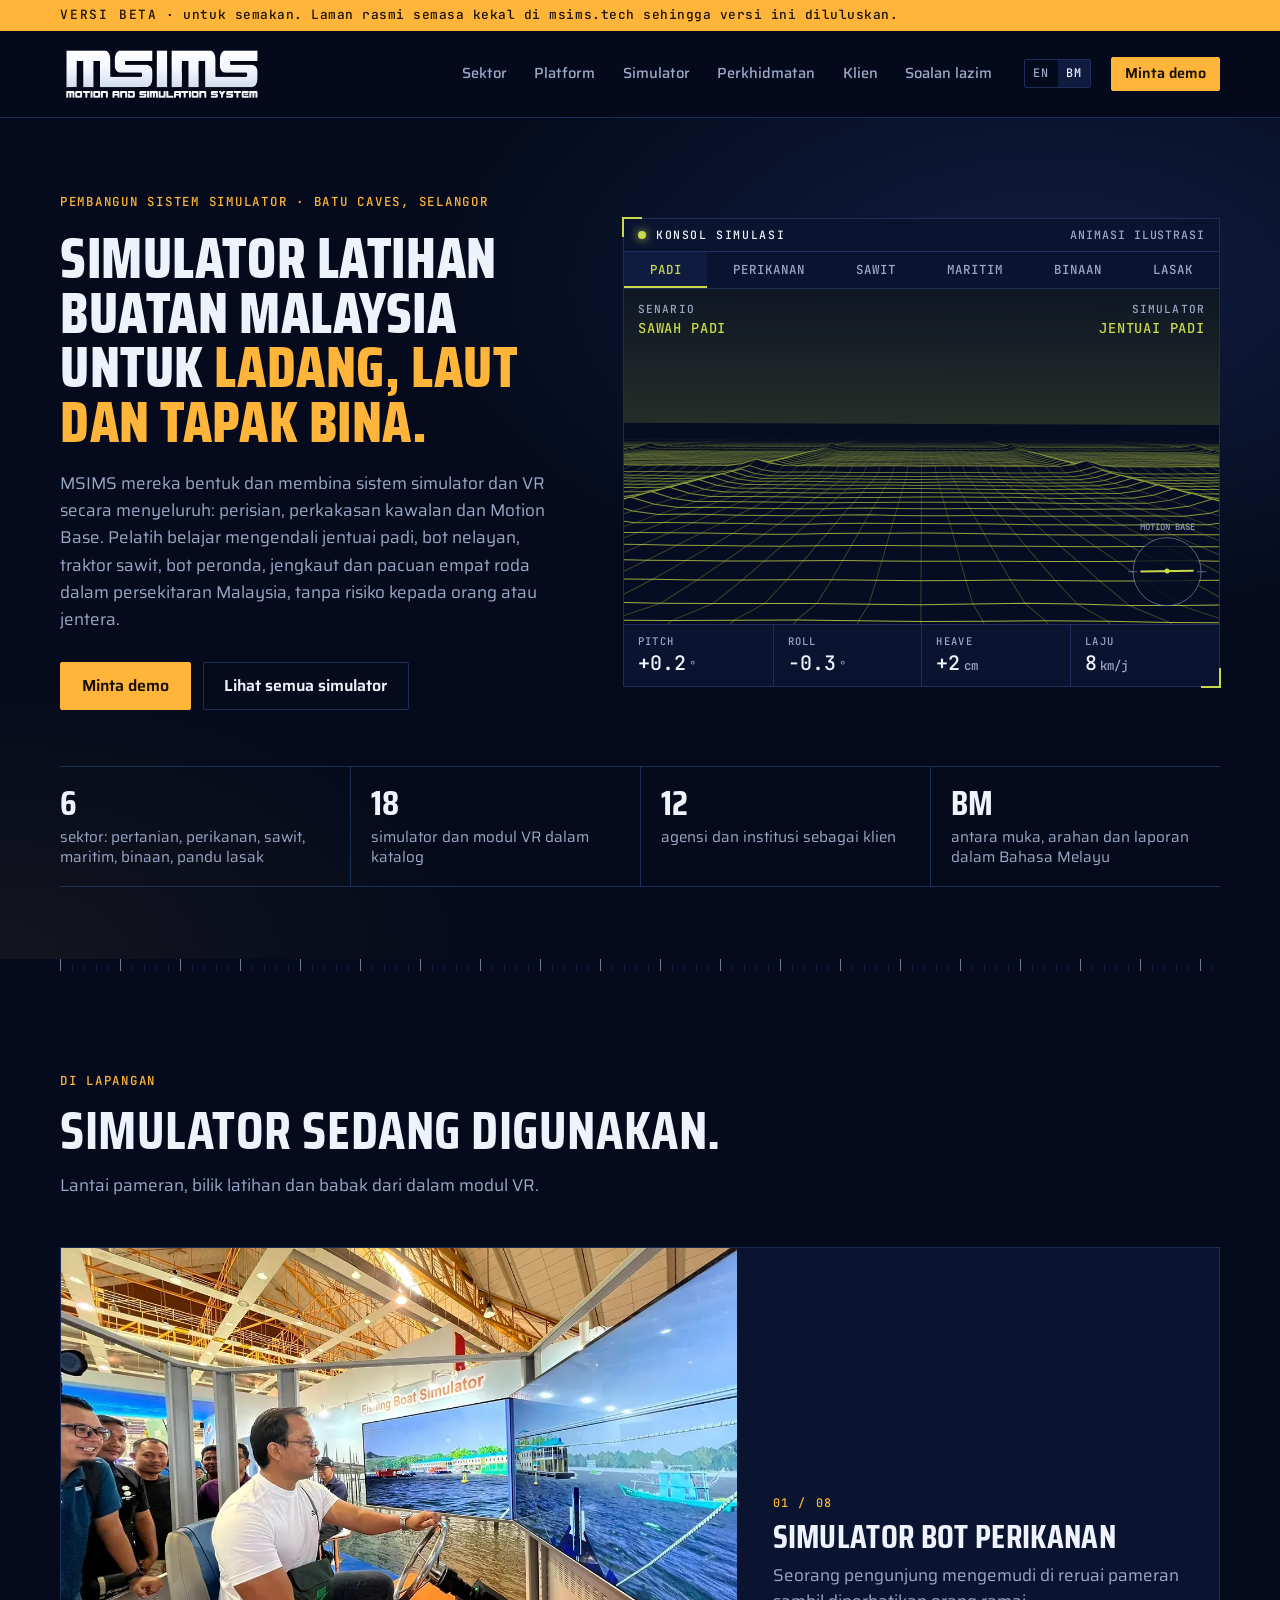
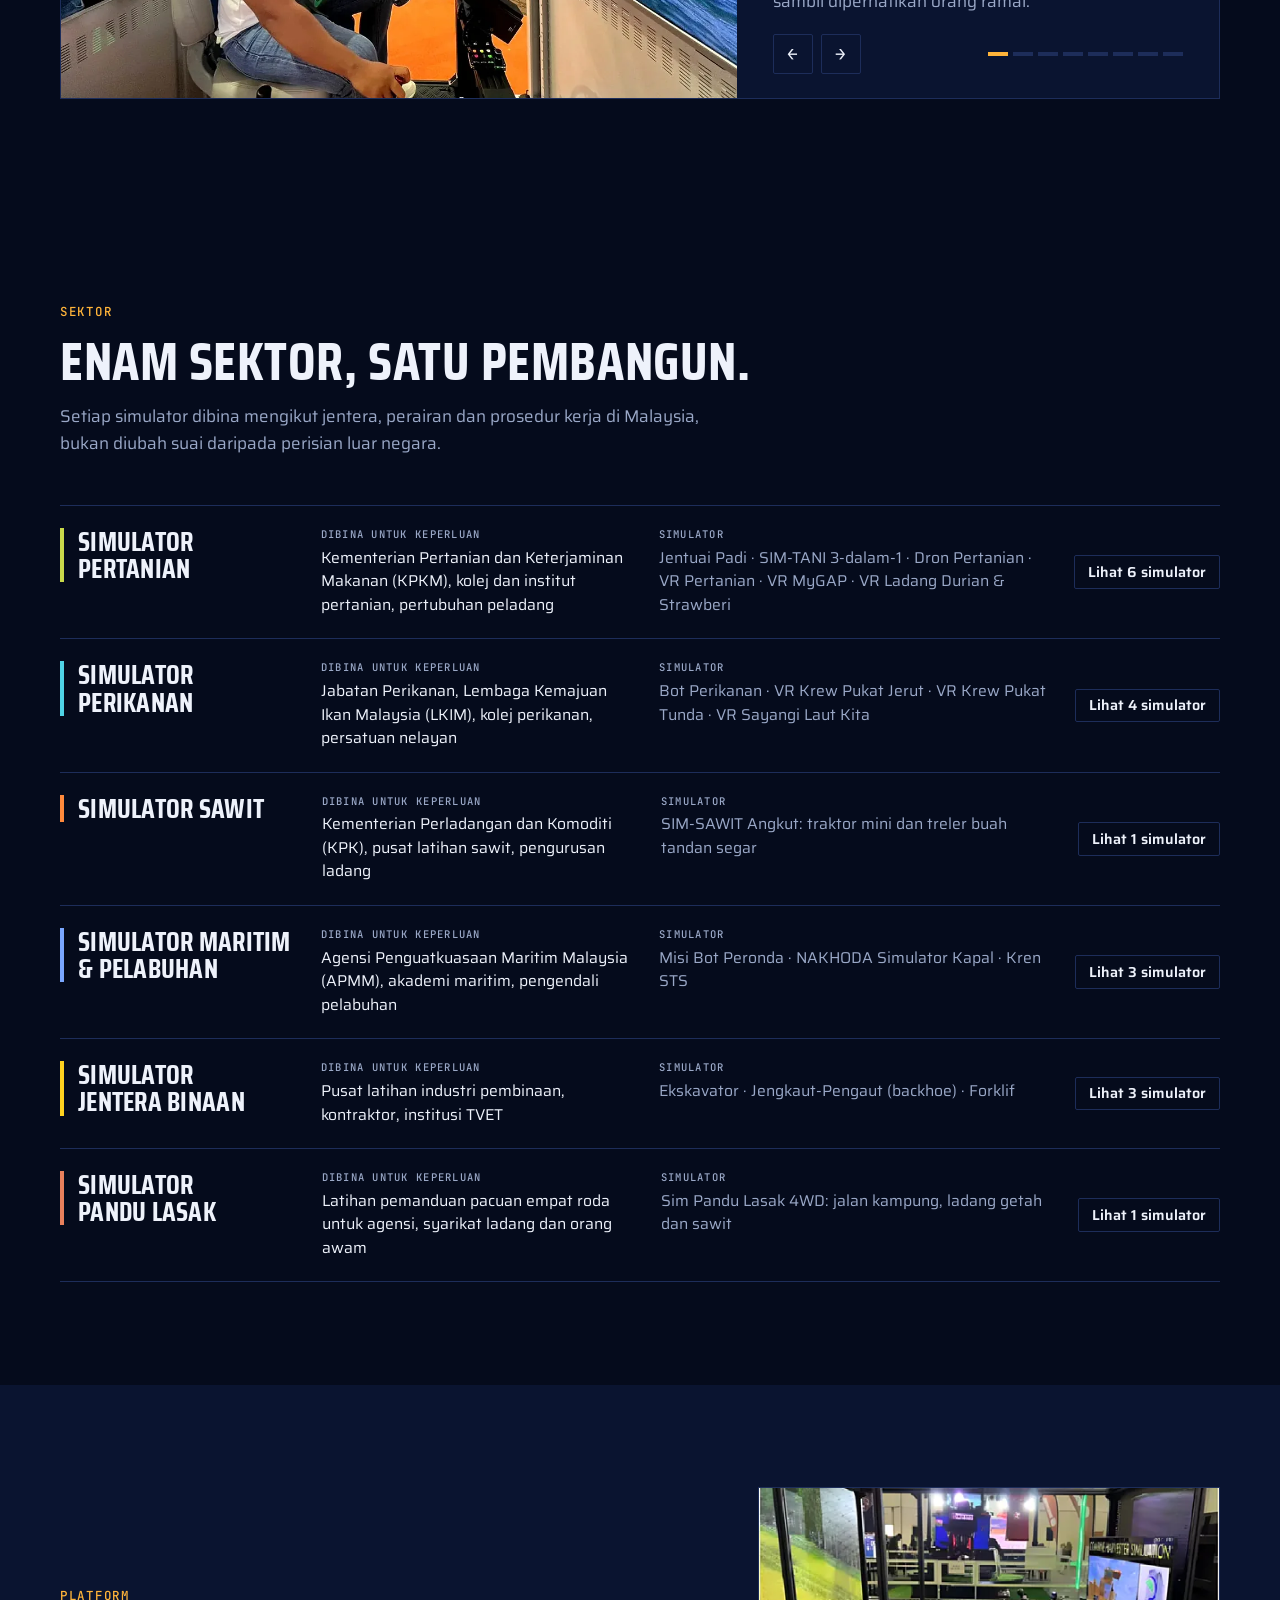
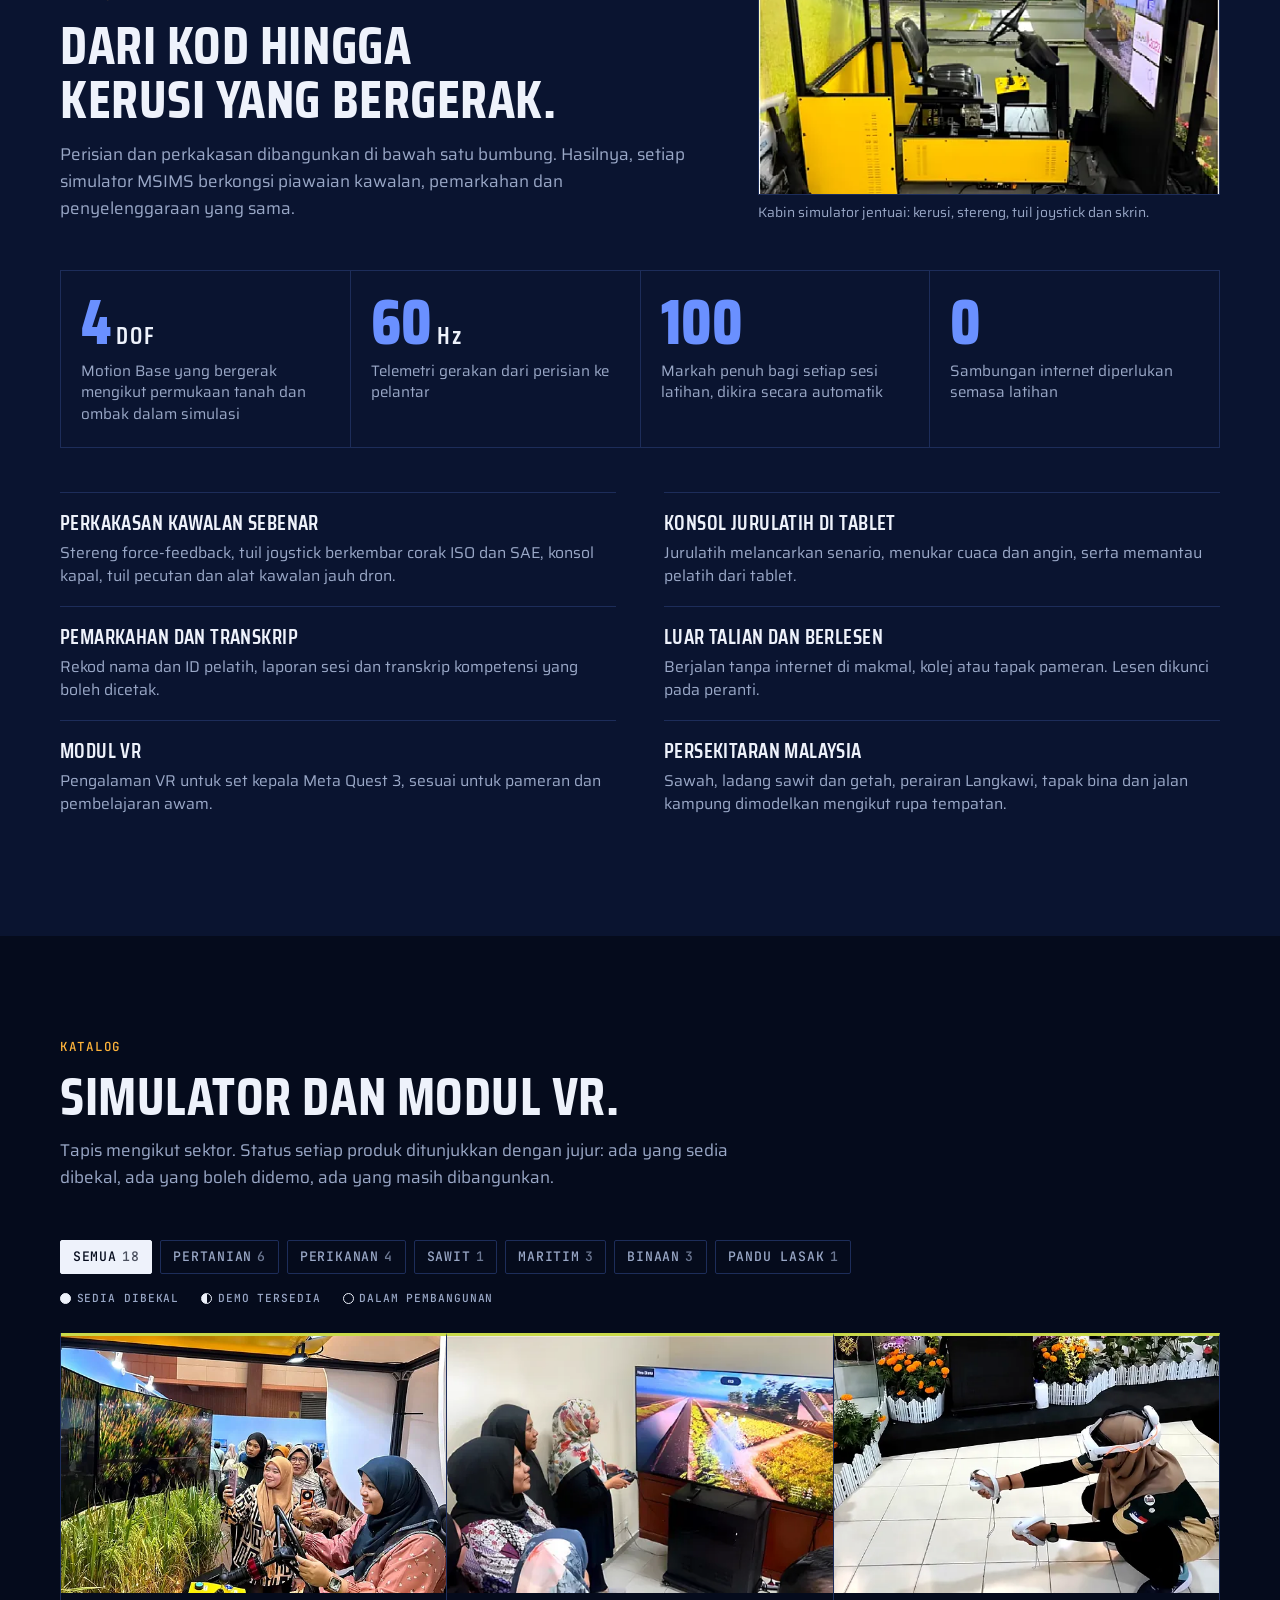
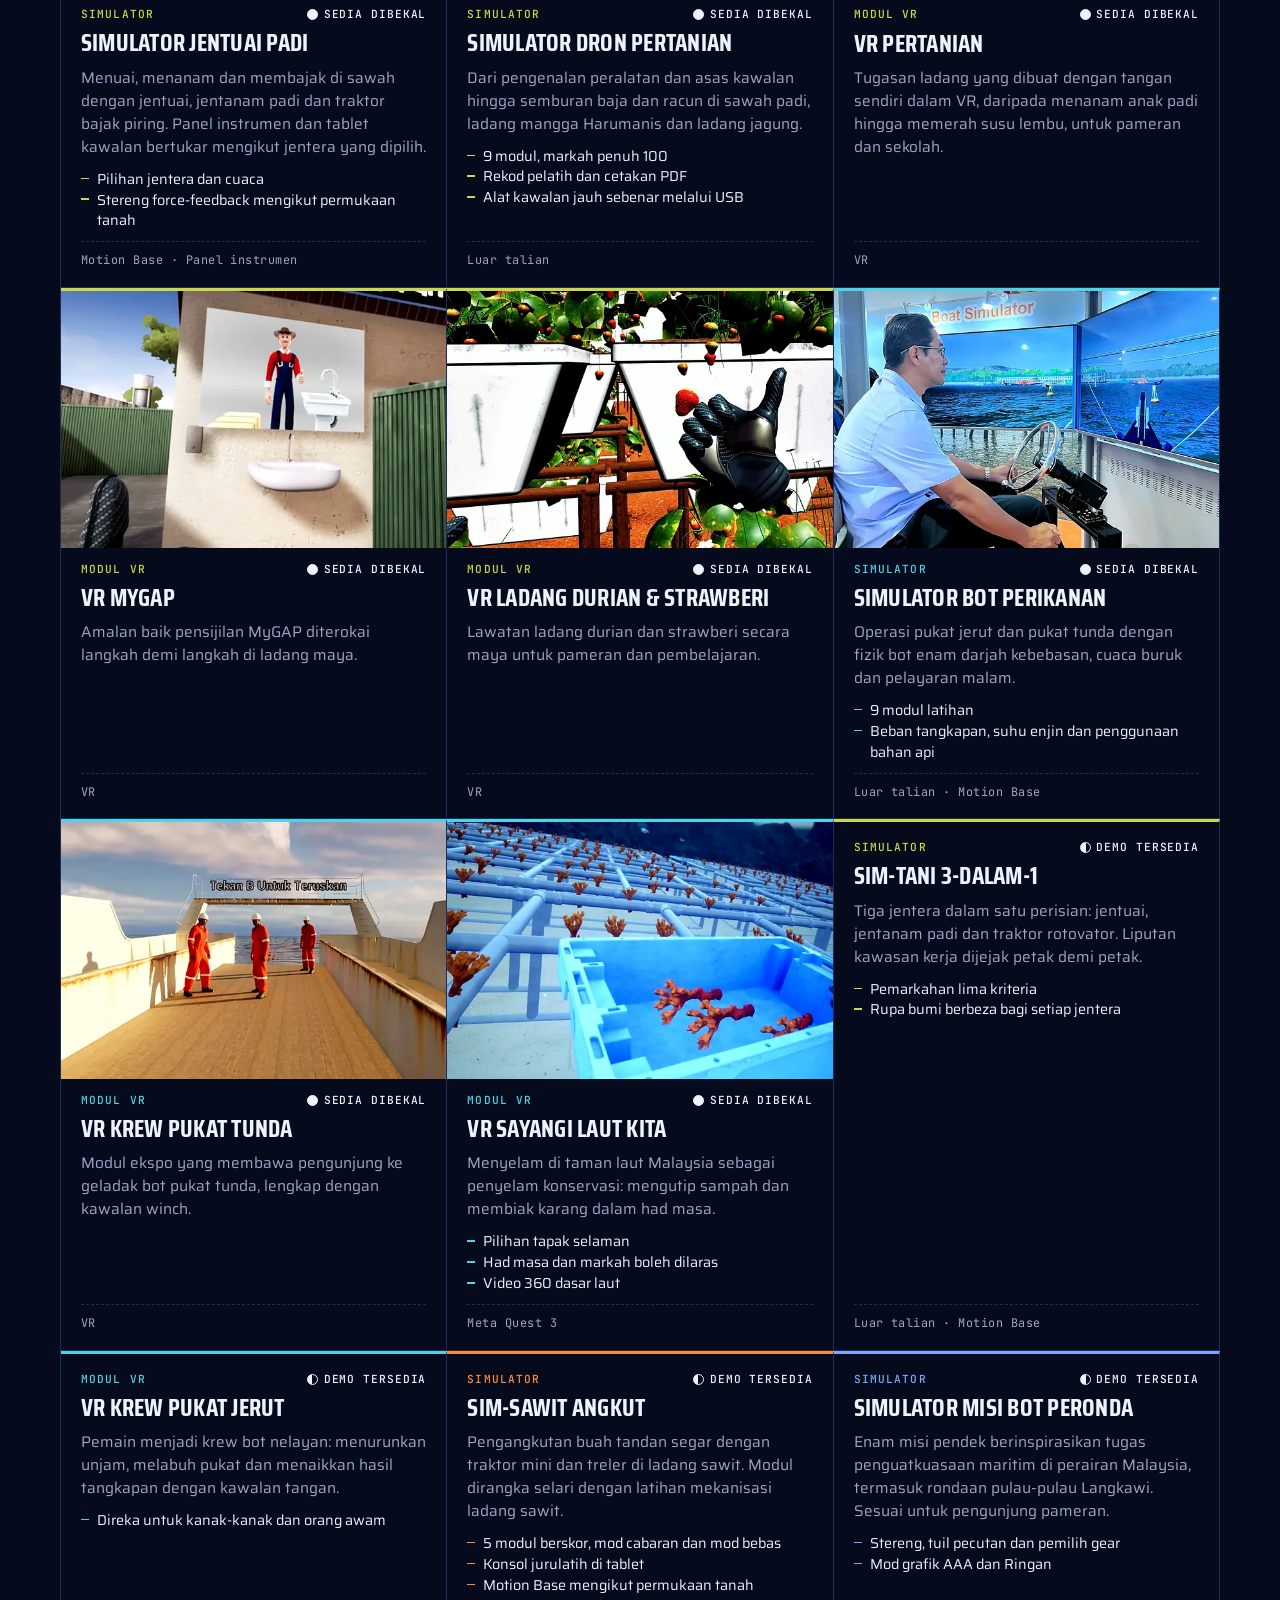
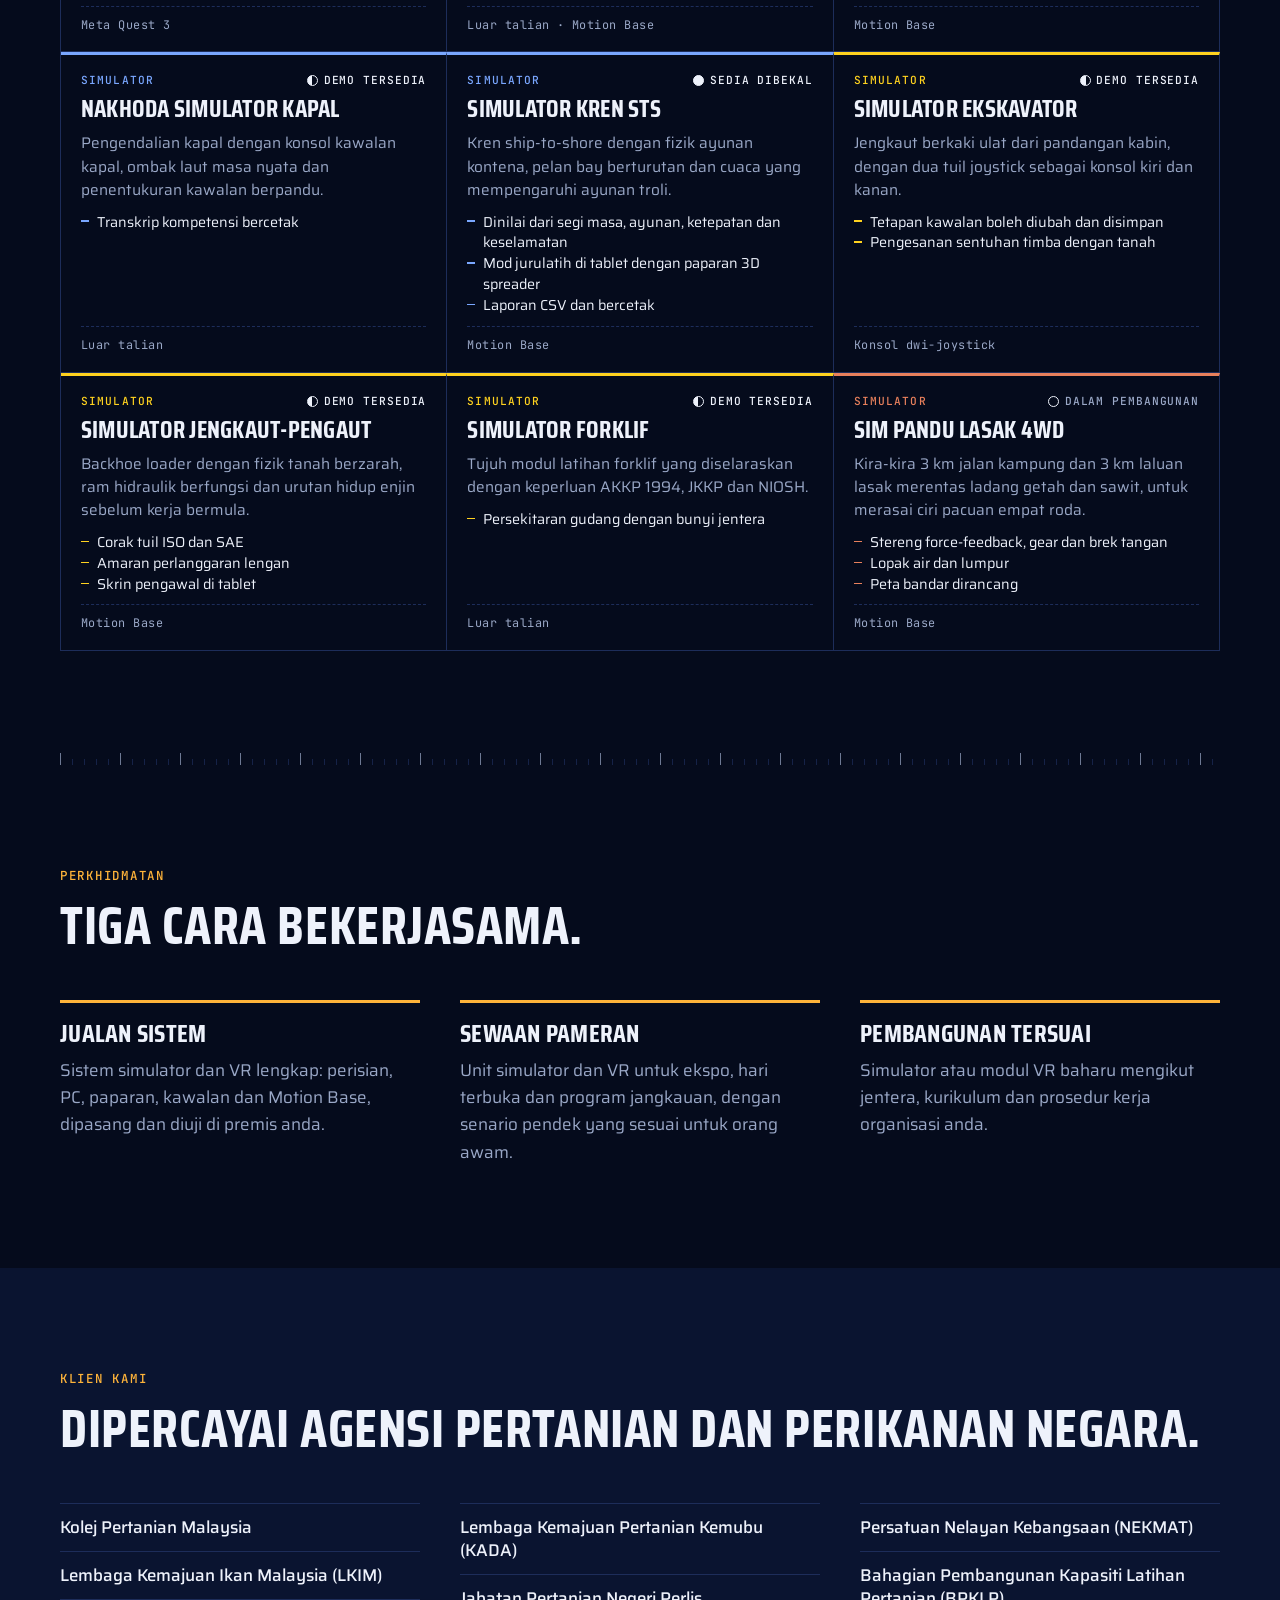
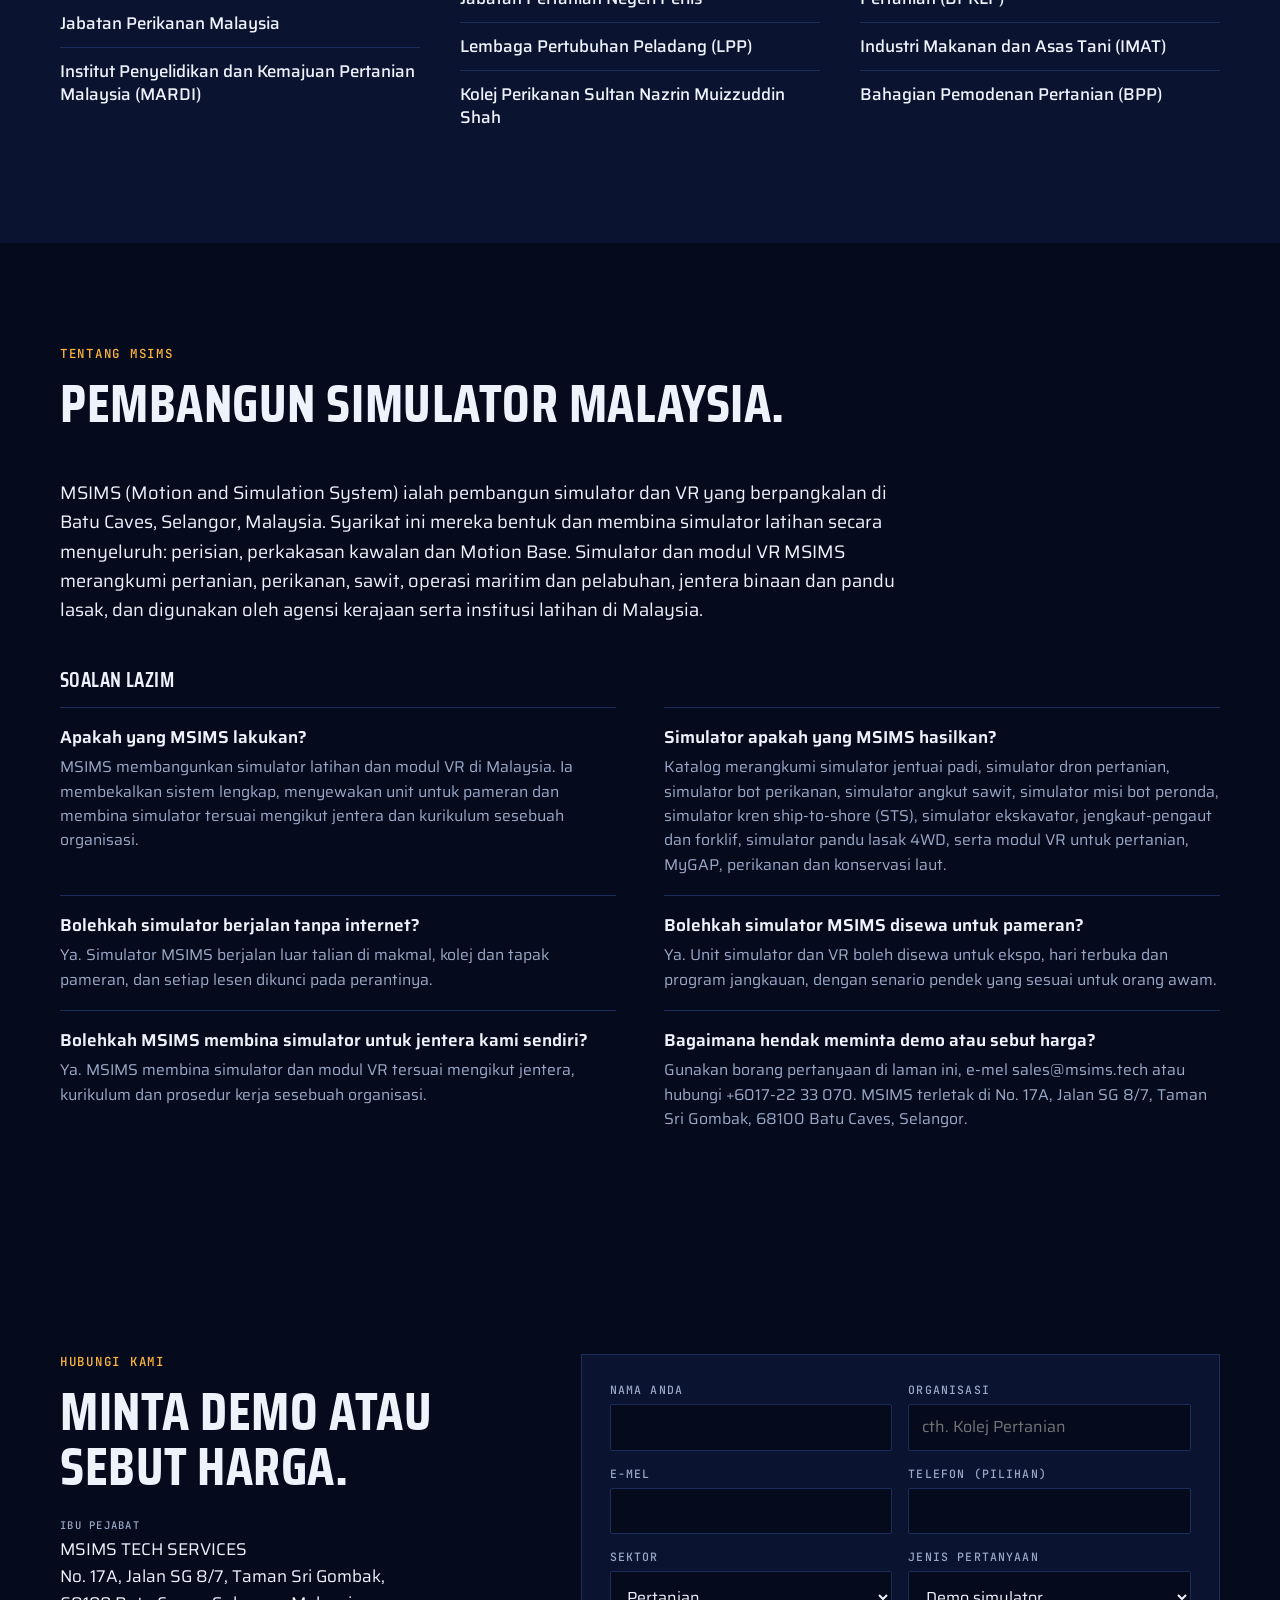
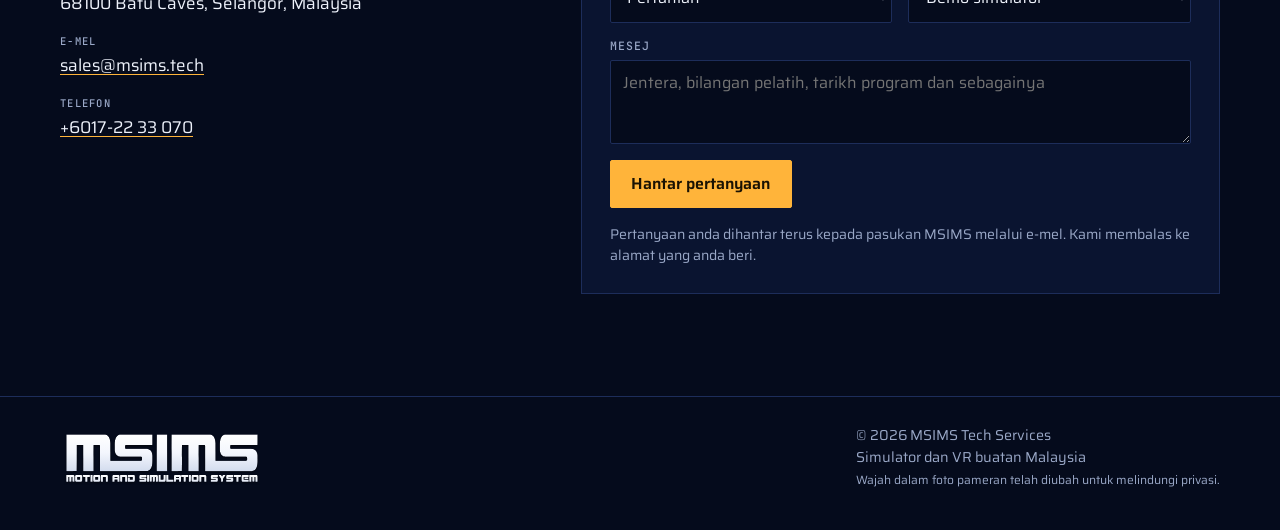
==== commit b7265e3e: "Ganti wajah sebenar dalam foto pameran dengan wajah rekaan AI - Lima foto pameran: setiap wajah yang" ====
--- a/ms/index.html
+++ b/ms/index.html
@@ -739,15 +739,15 @@
     </div>
     <div class="slides" id="slides" role="region" aria-roledescription="carousel" aria-label="Gambar simulator MSIMS sedang digunakan" tabindex="0">
       <figure class="slide on">
-        <div class="ph"><img src="../assets/img/bot-perikanan-pameran-600.webp" srcset="../assets/img/bot-perikanan-pameran-600.webp 600w, ../assets/img/bot-perikanan-pameran-1200.webp 1200w" sizes="(max-width:820px) 100vw, 680px" alt="Lelaki mengemudi simulator bot perikanan MSIMS di pameran, diperhatikan orang ramai" width="1200" height="800" loading="lazy" decoding="async"></div>
+        <div class="ph"><img src="../assets/img/bot-perikanan-pameran-ai-600.webp" srcset="../assets/img/bot-perikanan-pameran-ai-600.webp 600w, ../assets/img/bot-perikanan-pameran-ai-1200.webp 1200w" sizes="(max-width:820px) 100vw, 680px" alt="Lelaki mengemudi simulator bot perikanan MSIMS di pameran, diperhatikan orang ramai" width="1200" height="800" loading="lazy" decoding="async"></div>
         <figcaption><span class="n">01 / 08</span><h3>Simulator Bot Perikanan</h3><p>Seorang pengunjung mengemudi di reruai pameran sambil diperhatikan orang ramai.</p></figcaption>
       </figure>
       <figure class="slide">
-        <div class="ph"><img src="../assets/img/jentuai-padi-pameran-600.webp" srcset="../assets/img/jentuai-padi-pameran-600.webp 600w, ../assets/img/jentuai-padi-pameran-1080.webp 1080w" sizes="(max-width:820px) 100vw, 680px" alt="Pengunjung di kawalan simulator jentuai MSIMS di sebuah pameran" width="1080" height="720" loading="lazy" decoding="async"></div>
+        <div class="ph"><img src="../assets/img/jentuai-padi-pameran-ai-600.webp" srcset="../assets/img/jentuai-padi-pameran-ai-600.webp 600w, ../assets/img/jentuai-padi-pameran-ai-1080.webp 1080w" sizes="(max-width:820px) 100vw, 680px" alt="Pengunjung di kawalan simulator jentuai MSIMS di sebuah pameran" width="1080" height="720" loading="lazy" decoding="async"></div>
         <figcaption><span class="n">02 / 08</span><h3>Simulator Jentuai Padi</h3><p>Pengunjung mencuba kawalan jentuai di reruai yang dihias rumpun padi.</p></figcaption>
       </figure>
       <figure class="slide">
-        <div class="ph"><img src="../assets/img/vr-durian-pavilion-584.webp" alt="Pengunjung memakai set kepala VR di reruai Virtual Durian Experience dalam pavilion Malaysia" width="584" height="389" loading="lazy" decoding="async"></div>
+        <div class="ph"><img src="../assets/img/vr-durian-pavilion-ai-584.webp" alt="Pengunjung memakai set kepala VR di reruai Virtual Durian Experience dalam pavilion Malaysia" width="584" height="389" loading="lazy" decoding="async"></div>
         <figcaption><span class="n">03 / 08</span><h3>Pengalaman VR Durian</h3><p>Seorang pengunjung meneroka dusun durian maya di pavilion Malaysia.</p></figcaption>
       </figure>
       <figure class="slide">
@@ -877,7 +877,7 @@
     <div class="prods" id="prods">
 
       <article class="prod" data-s="padi" id="paddy-combine-harvester-simulator">
-        <img class="thumb" src="../assets/img/jentuai-padi-pameran-600.webp" srcset="../assets/img/jentuai-padi-pameran-600.webp 600w, ../assets/img/jentuai-padi-pameran-1080.webp 1080w" sizes="(max-width:640px) 100vw, 400px" alt="Pengunjung di simulator jentuai padi MSIMS, dengan rumpun padi di hadapan skrin" width="1080" height="720" loading="lazy" decoding="async">
+        <img class="thumb" src="../assets/img/jentuai-padi-pameran-ai-600.webp" srcset="../assets/img/jentuai-padi-pameran-ai-600.webp 600w, ../assets/img/jentuai-padi-pameran-ai-1080.webp 1080w" sizes="(max-width:640px) 100vw, 400px" alt="Pengunjung di simulator jentuai padi MSIMS, dengan rumpun padi di hadapan skrin" width="1080" height="720" loading="lazy" decoding="async">
         <header><span class="tag">Simulator</span><span class="st st-sedia">Sedia dibekal</span></header>
         <h3>Simulator Jentuai Padi</h3>
         <p>Menuai, menanam dan membajak di sawah dengan jentuai, jentanam padi dan traktor bajak piring. Panel instrumen dan tablet kawalan bertukar mengikut jentera yang dipilih.</p>
@@ -886,7 +886,7 @@
       </article>
 
       <article class="prod" data-s="padi" id="agricultural-drone-simulator">
-        <img class="thumb" src="../assets/img/dron-kelas-502.webp" alt="Pelatih memegang alat kawalan jauh sambil melihat pandangan dron di atas sawah pada skrin besar" width="502" height="335" loading="lazy" decoding="async">
+        <img class="thumb" src="../assets/img/dron-kelas-ai-502.webp" alt="Pelatih memegang alat kawalan jauh sambil melihat pandangan dron di atas sawah pada skrin besar" width="502" height="335" loading="lazy" decoding="async">
         <header><span class="tag">Simulator</span><span class="st st-sedia">Sedia dibekal</span></header>
         <h3>Simulator Dron Pertanian</h3>
         <p>Dari pengenalan peralatan dan asas kawalan hingga semburan baja dan racun di sawah padi, ladang mangga Harumanis dan ladang jagung.</p>
@@ -895,7 +895,7 @@
       </article>
 
       <article class="prod" data-s="padi" id="vr-farming">
-        <img class="thumb" src="../assets/img/vr-pertanian-pengguna-600.webp" srcset="../assets/img/vr-pertanian-pengguna-600.webp 600w, ../assets/img/vr-pertanian-pengguna-1200.webp 1200w" sizes="(max-width:640px) 100vw, 400px" alt="Pengguna memakai set kepala VR sedang menunduk melakukan tugasan ladang maya" width="1200" height="800" loading="lazy" decoding="async">
+        <img class="thumb" src="../assets/img/vr-pertanian-set-kepala-600.webp" srcset="../assets/img/vr-pertanian-set-kepala-600.webp 600w, ../assets/img/vr-pertanian-set-kepala-1200.webp 1200w" sizes="(max-width:640px) 100vw, 400px" alt="Pengguna memakai set kepala VR sedang menunduk melakukan tugasan ladang maya" width="1200" height="800" loading="lazy" decoding="async">
         <header><span class="tag">Modul VR</span><span class="st st-sedia">Sedia dibekal</span></header>
         <h3>VR Pertanian</h3>
         <p>Tugasan ladang yang dibuat dengan tangan sendiri dalam VR, daripada menanam anak padi hingga memerah susu lembu, untuk pameran dan sekolah.</p>
@@ -919,7 +919,7 @@
       </article>
 
       <article class="prod" data-s="ikan" id="fishing-vessel-simulator">
-        <img class="thumb" src="../assets/img/bot-perikanan-kemudi-600.webp" srcset="../assets/img/bot-perikanan-kemudi-600.webp 600w, ../assets/img/bot-perikanan-kemudi-1200.webp 1200w" sizes="(max-width:640px) 100vw, 400px" alt="Lelaki mengemudi simulator bot perikanan MSIMS menghadap skrin besar pemandangan laut" width="1200" height="800" loading="lazy" decoding="async">
+        <img class="thumb" src="../assets/img/bot-perikanan-kemudi-ai-600.webp" srcset="../assets/img/bot-perikanan-kemudi-ai-600.webp 600w, ../assets/img/bot-perikanan-kemudi-ai-1200.webp 1200w" sizes="(max-width:640px) 100vw, 400px" alt="Lelaki mengemudi simulator bot perikanan MSIMS menghadap skrin besar pemandangan laut" width="1200" height="800" loading="lazy" decoding="async">
         <header><span class="tag">Simulator</span><span class="st st-sedia">Sedia dibekal</span></header>
         <h3>Simulator Bot Perikanan</h3>
         <p>Operasi pukat jerut dan pukat tunda dengan fizik bot enam darjah kebebasan, cuaca buruk dan pelayaran malam.</p>
@@ -1154,7 +1154,7 @@
 <footer class="site">
   <div class="wrap">
     <img src="../assets/msims-logo-putih.svg" alt="MSIMS, Motion and Simulation System" width="204" height="60">
-    <p>© 2026 MSIMS Tech Services<br>Simulator dan VR buatan Malaysia</p>
+    <p>© 2026 MSIMS Tech Services<br>Simulator dan VR buatan Malaysia<br><small>Wajah dalam foto pameran telah diubah untuk melindungi privasi.</small></p>
   </div>
 </footer>
 
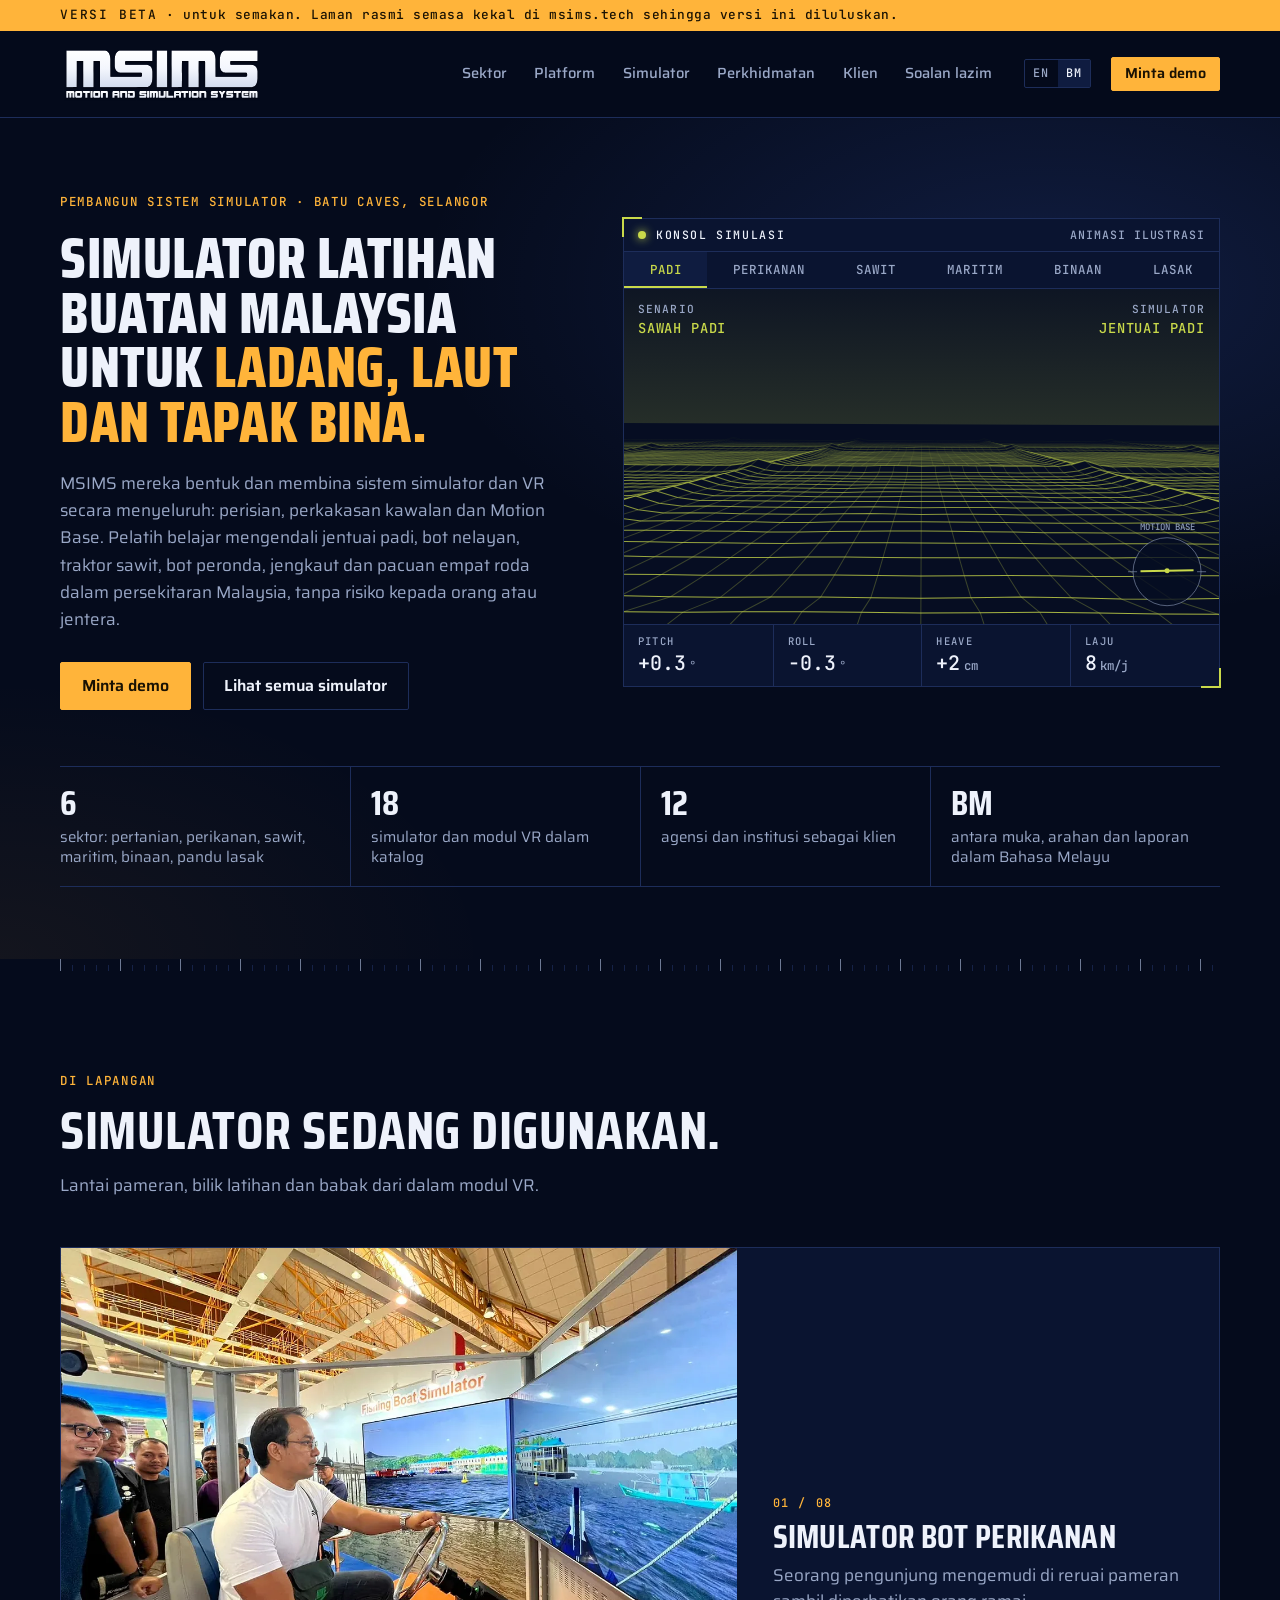
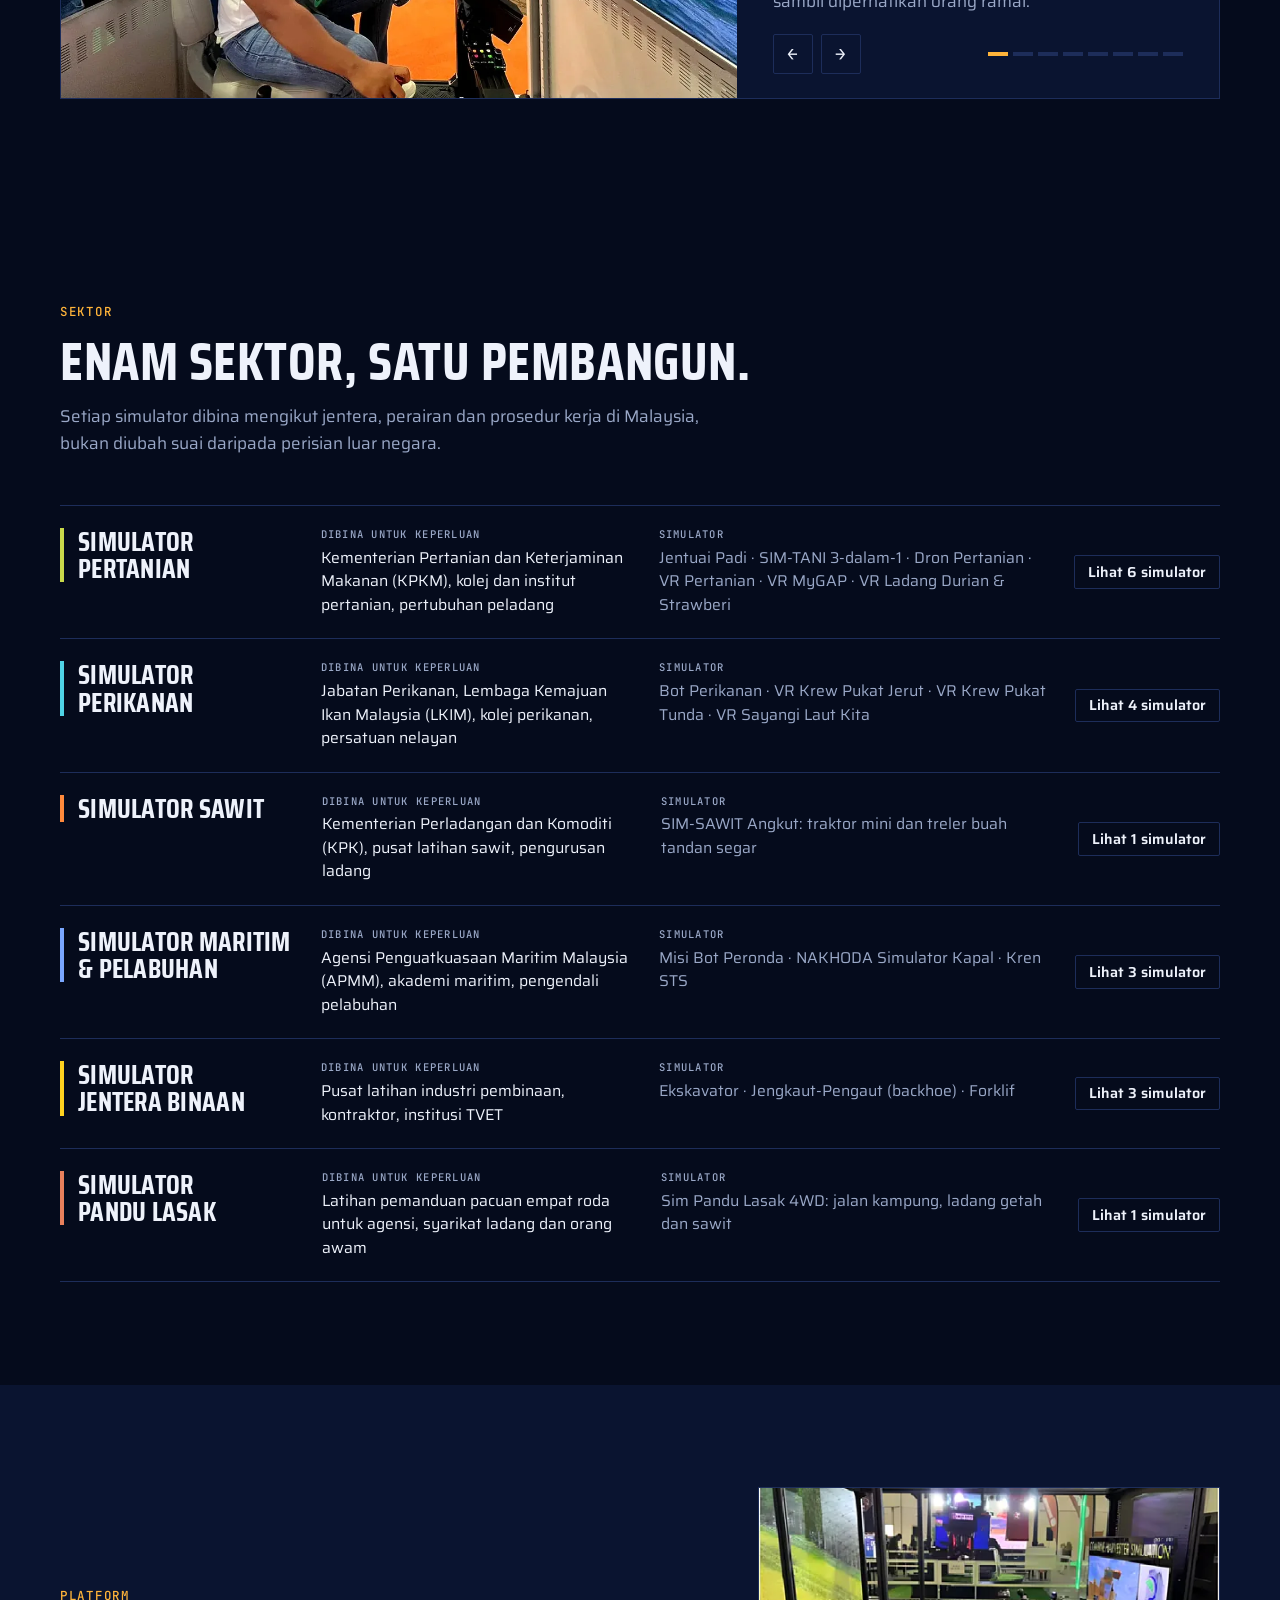
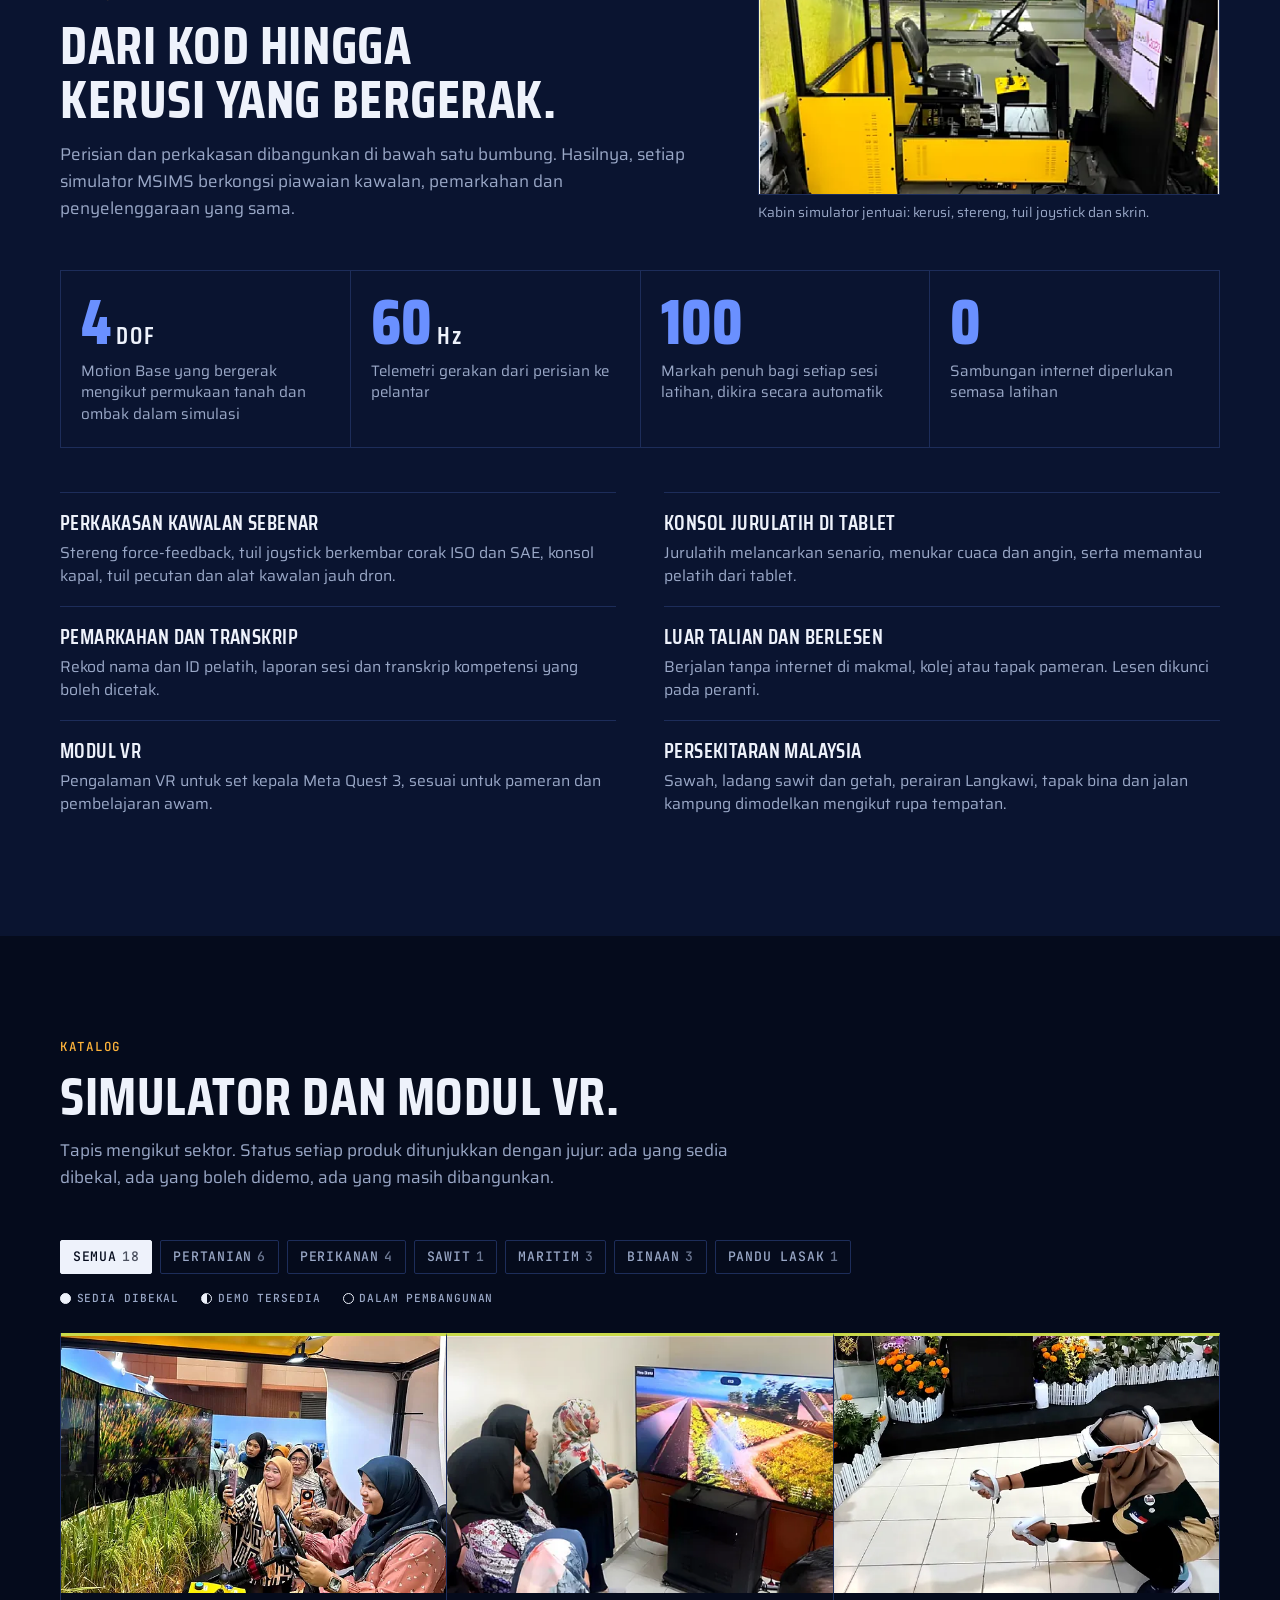
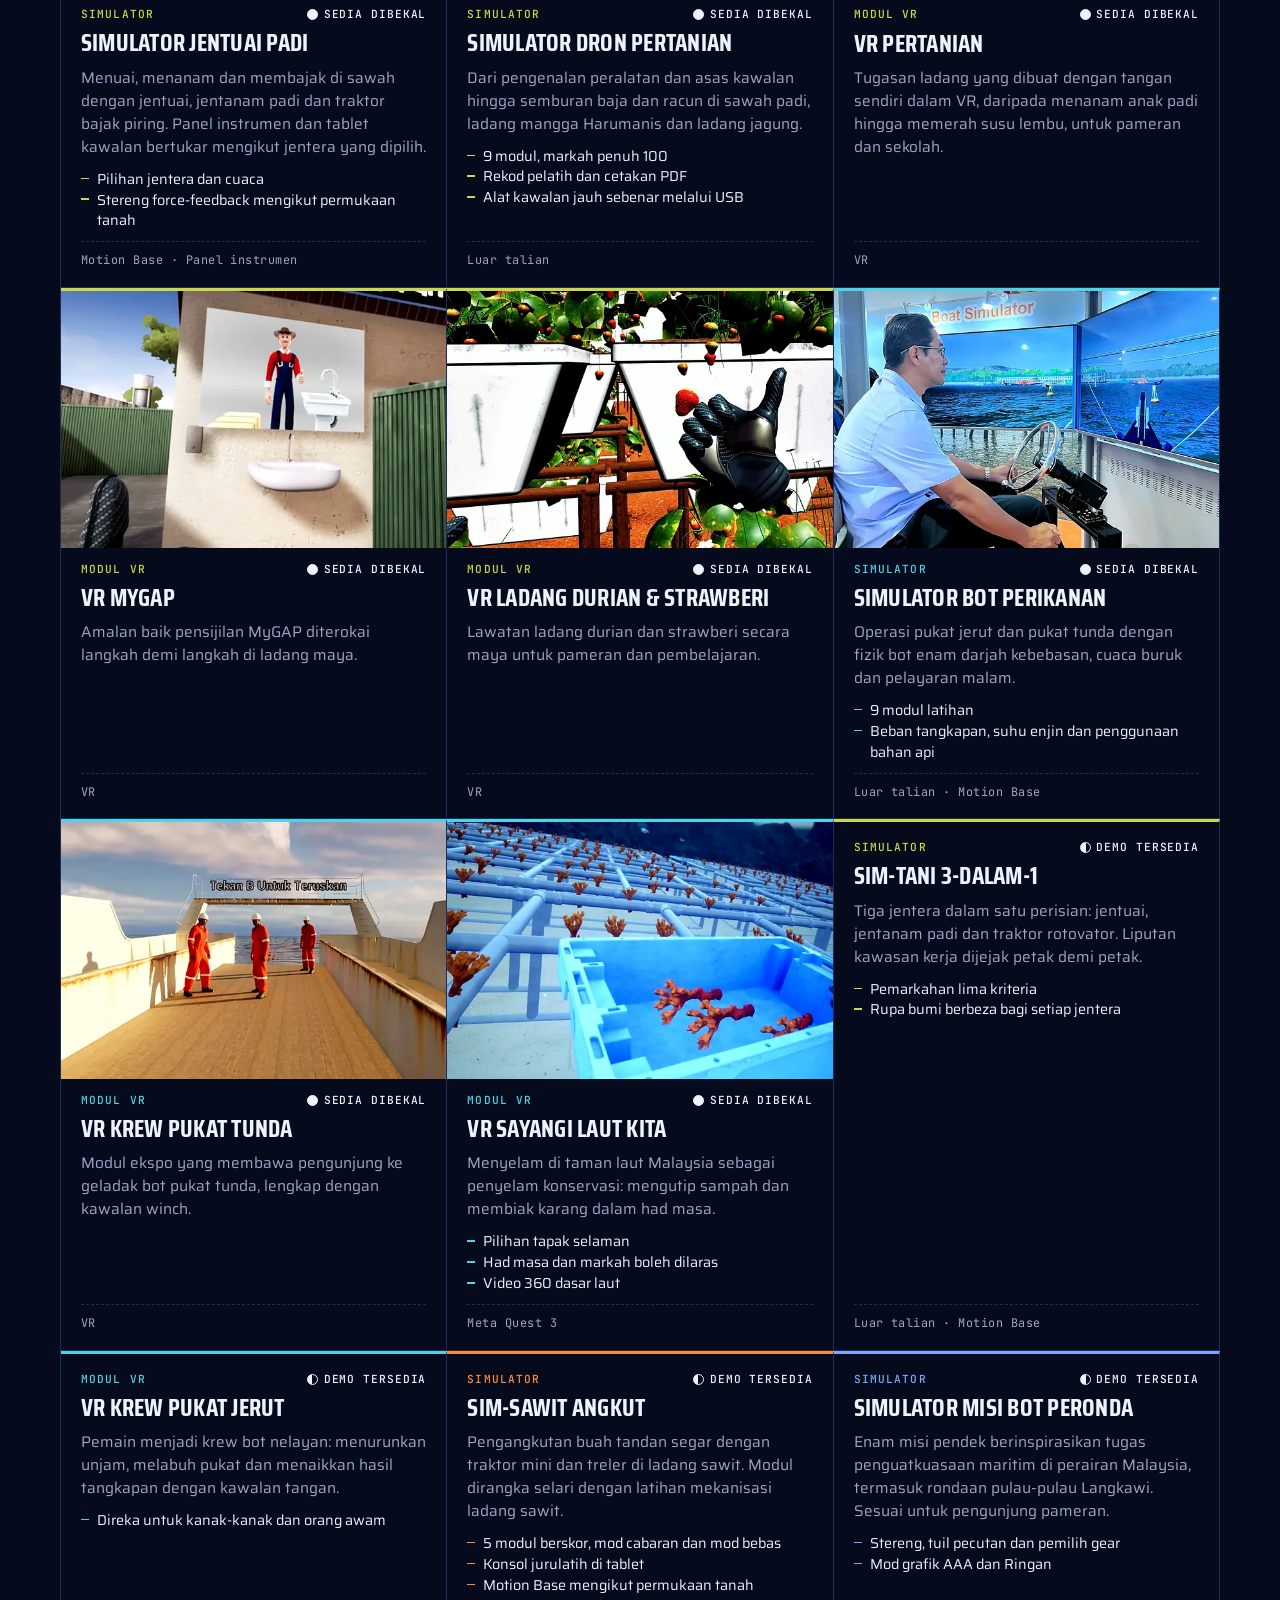
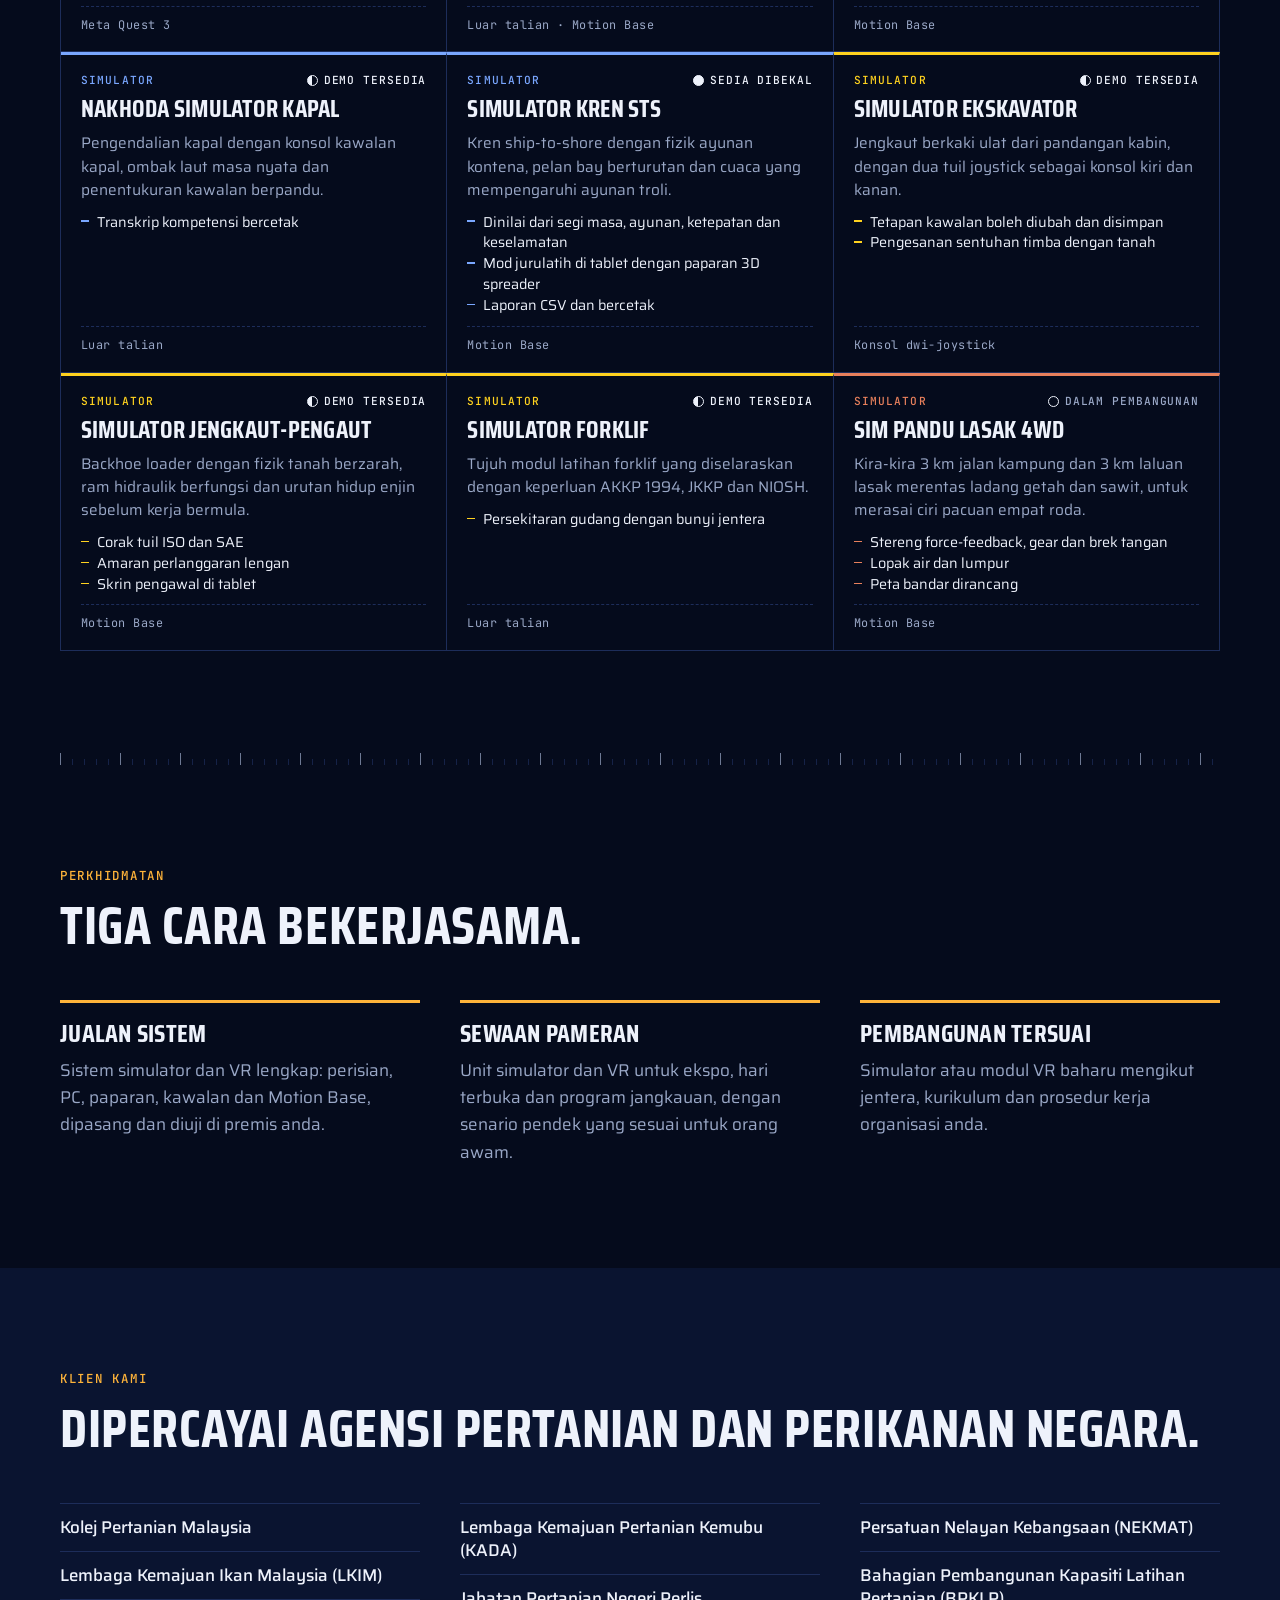
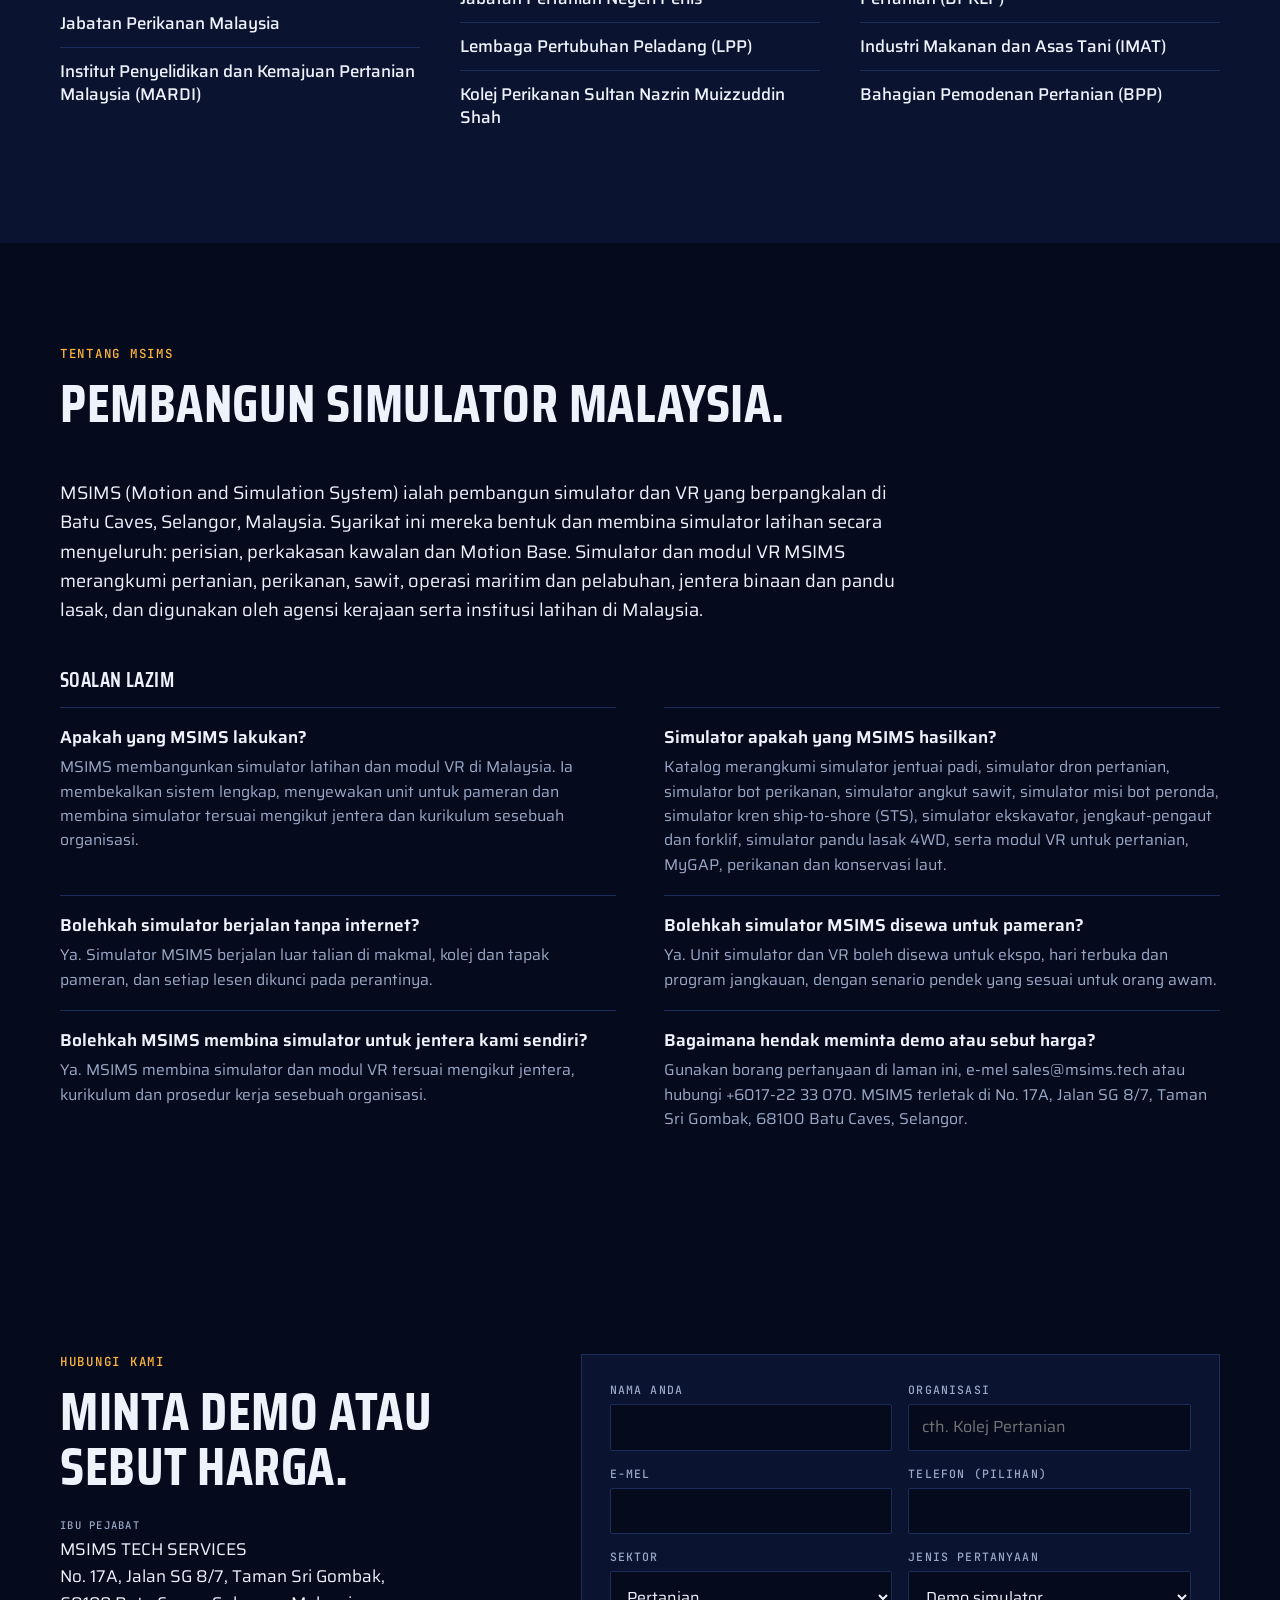
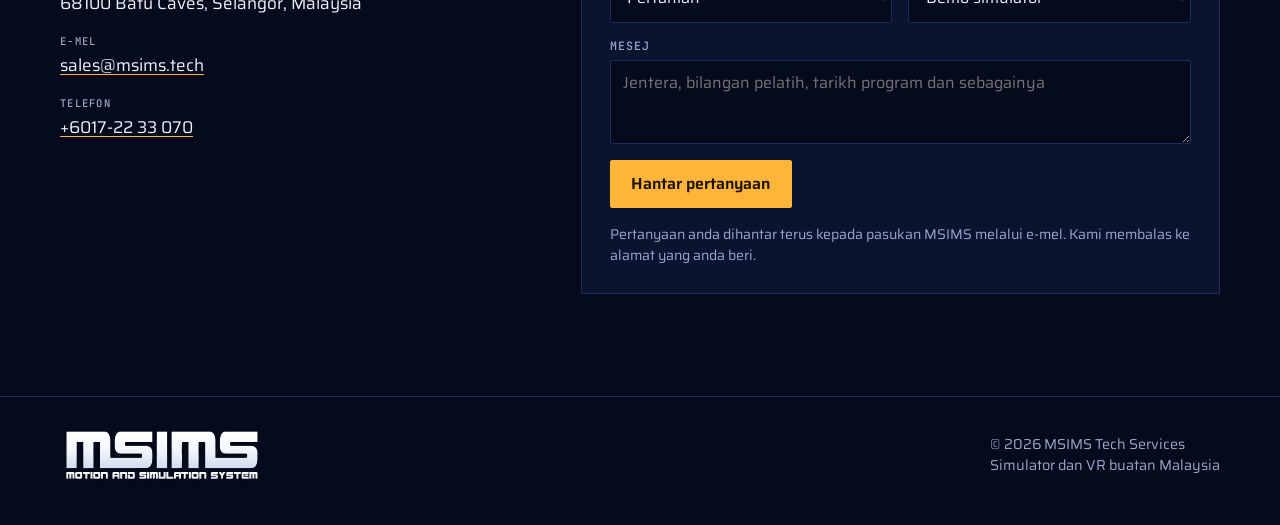
==== commit 3578780f: "Buang nota privasi di kaki laman Co-Authored-By: Claude Fable 5.2 <noreply@anthropic.com> Claude-Ses" ====
--- a/ms/index.html
+++ b/ms/index.html
@@ -1154,7 +1154,7 @@
 <footer class="site">
   <div class="wrap">
     <img src="../assets/msims-logo-putih.svg" alt="MSIMS, Motion and Simulation System" width="204" height="60">
-    <p>© 2026 MSIMS Tech Services<br>Simulator dan VR buatan Malaysia<br><small>Wajah dalam foto pameran telah diubah untuk melindungi privasi.</small></p>
+    <p>© 2026 MSIMS Tech Services<br>Simulator dan VR buatan Malaysia</p>
   </div>
 </footer>
 
